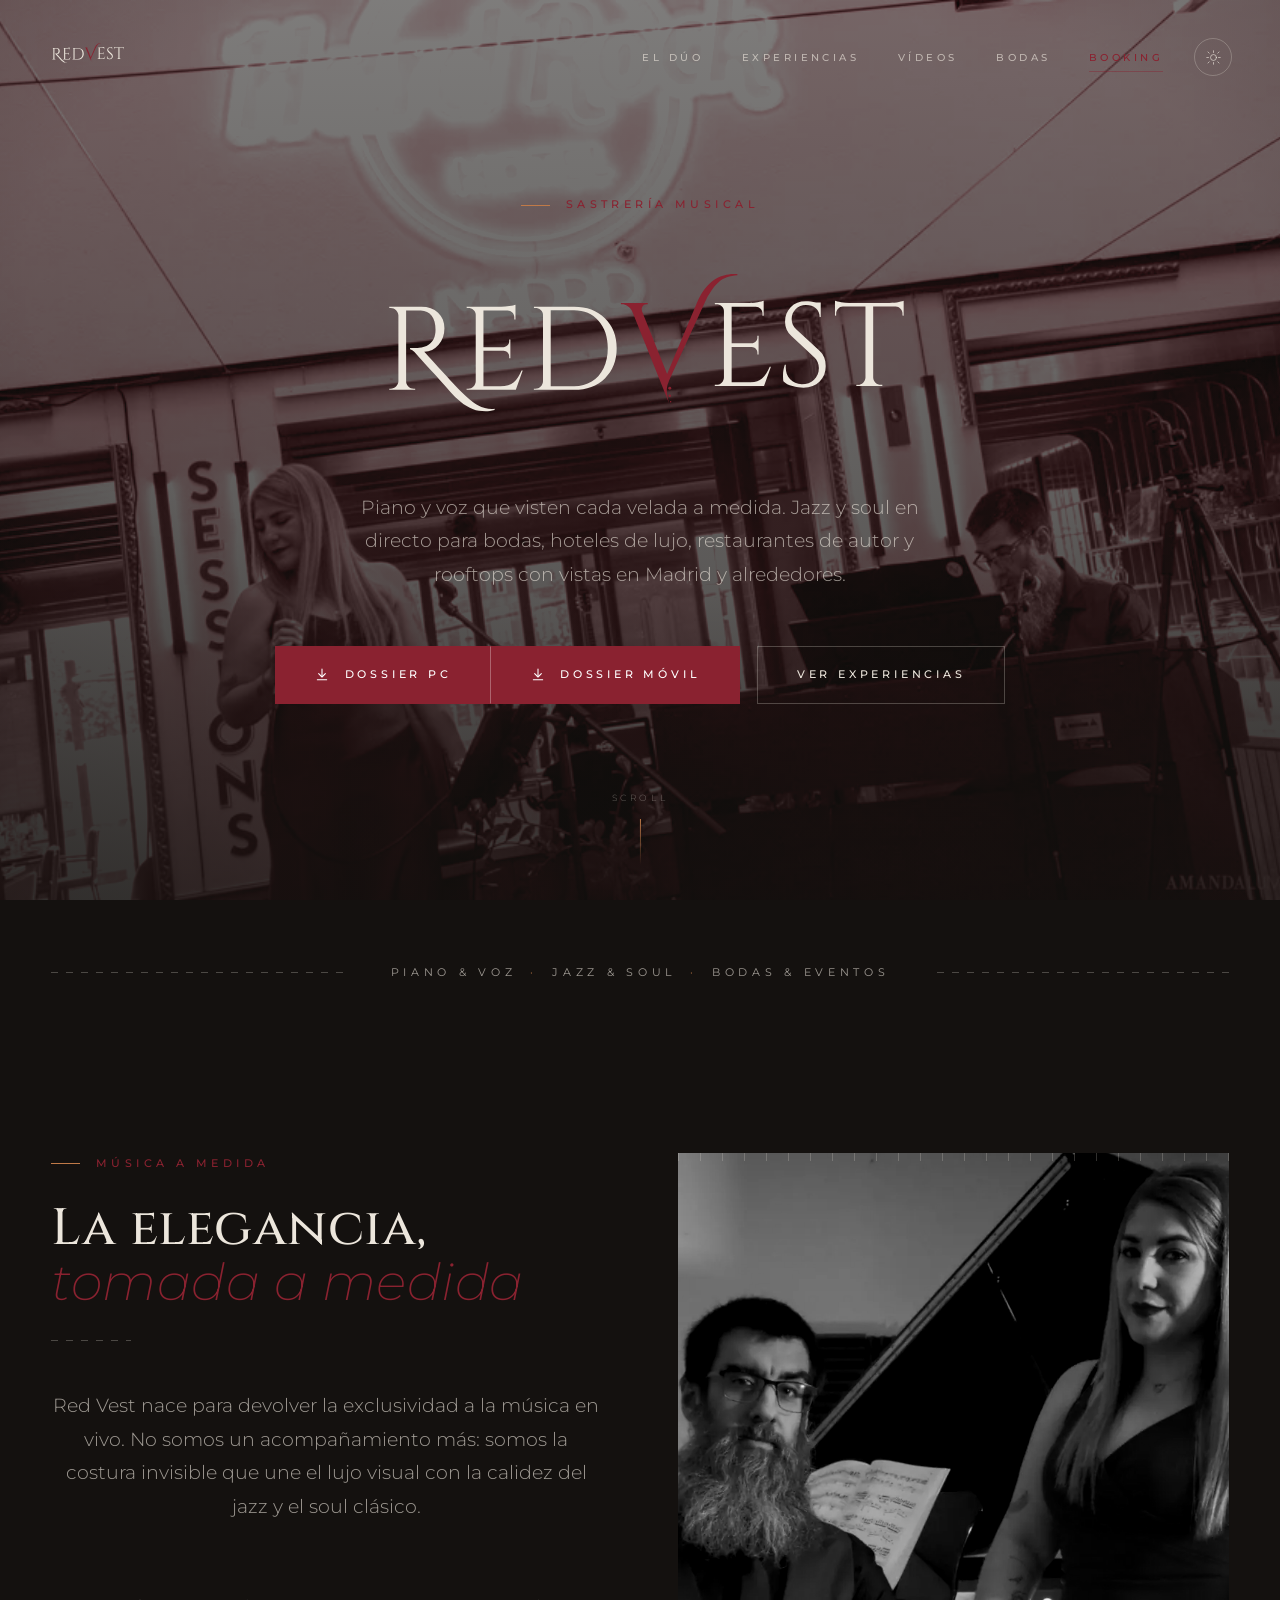
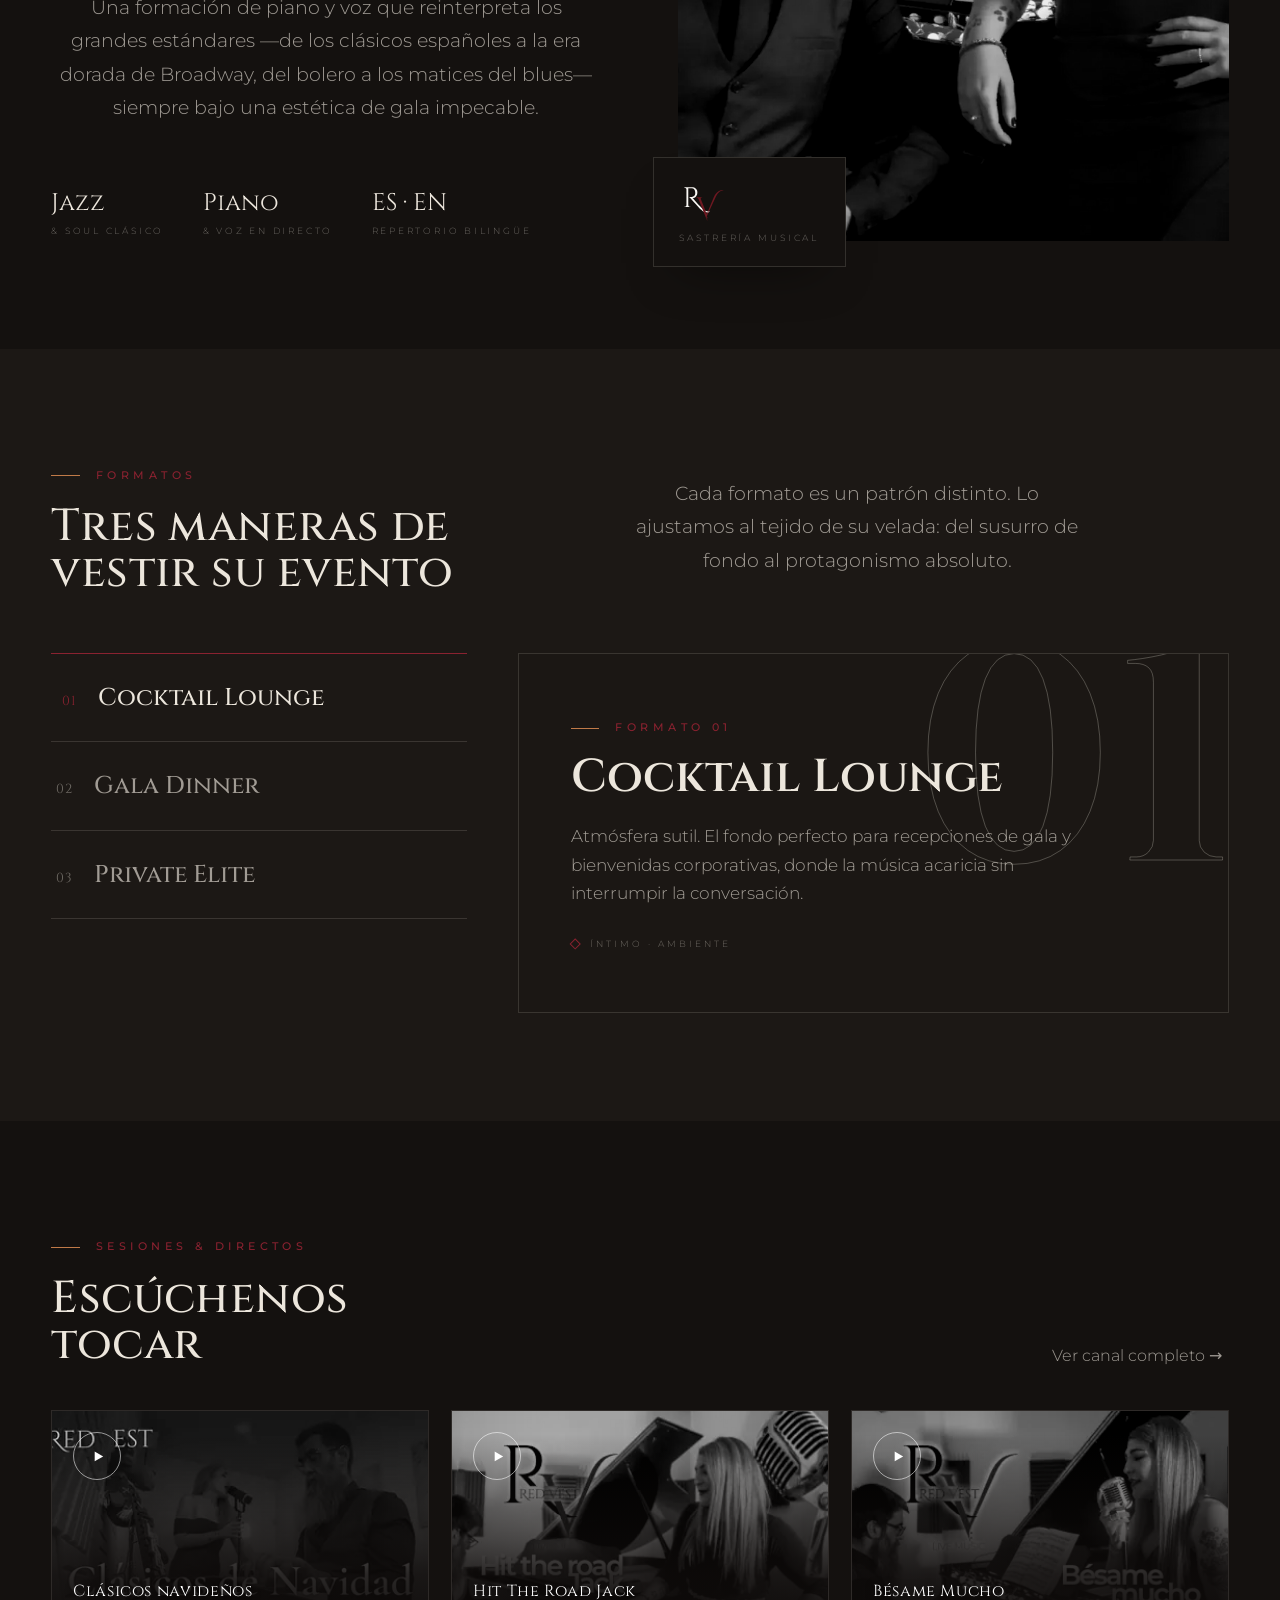
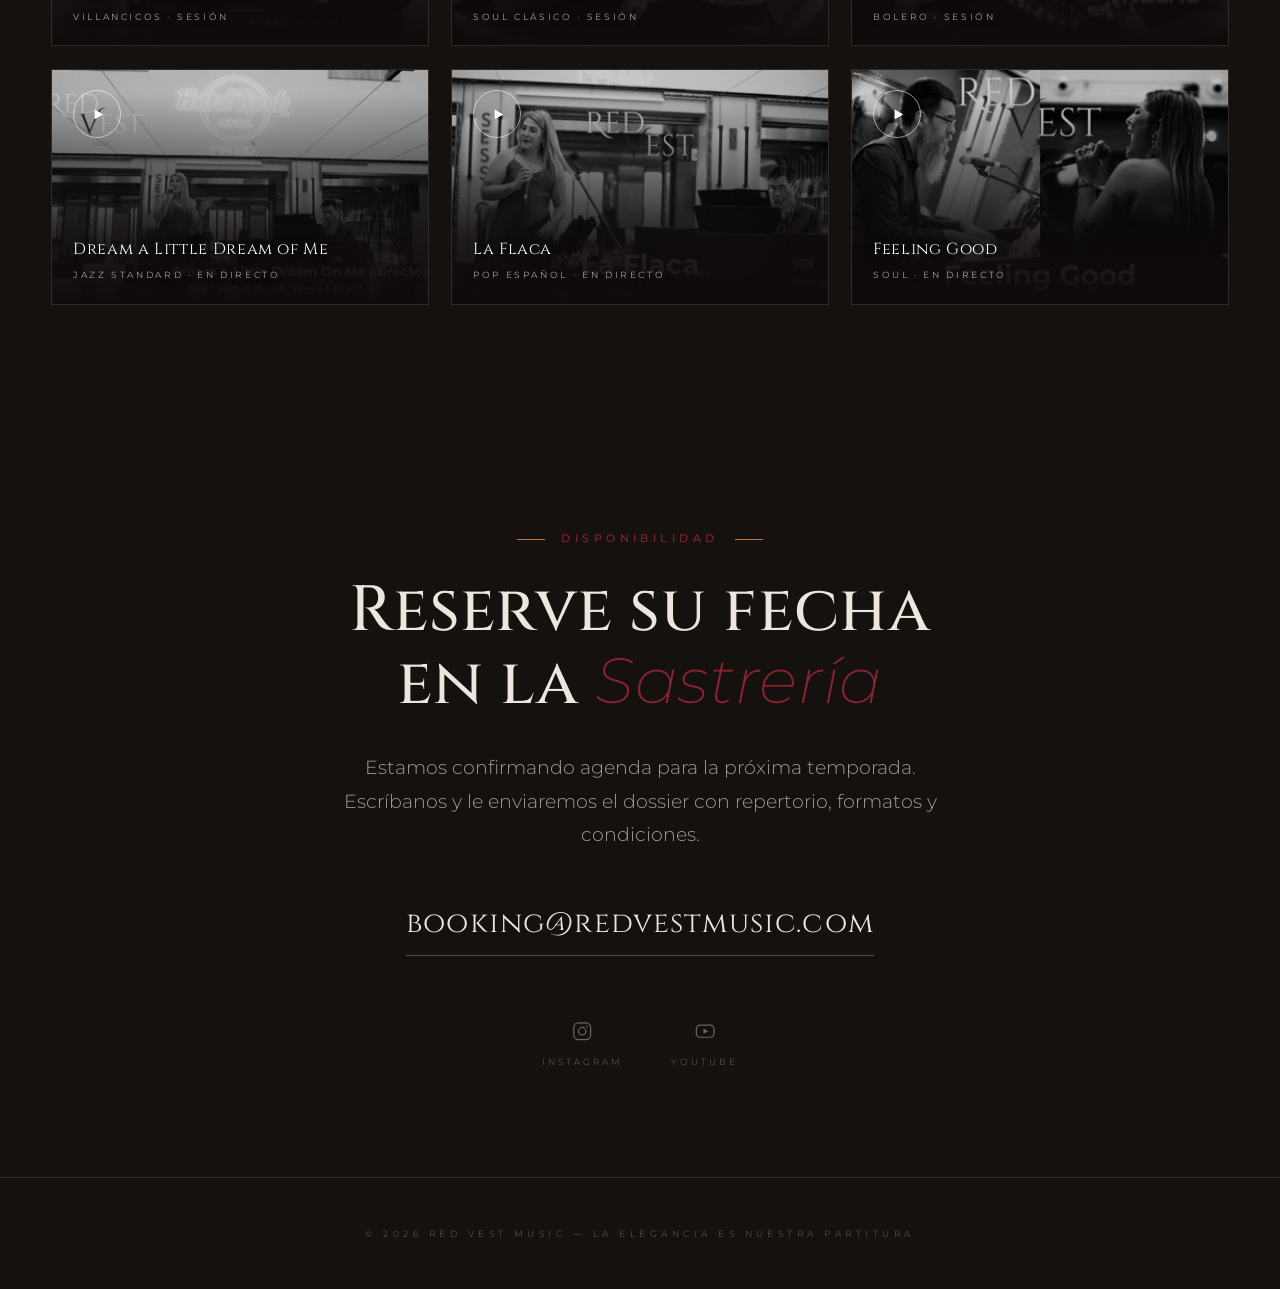
==== index.html @ f882c27f "Merge pull request #5 from tonymartin-dev/feat/self-host-fonts feat: self-host Cinzel and Montserrat" ====
<!DOCTYPE html>
<html lang="es" data-palette="midnight" data-hero="centrado" data-duo="on" data-grain="off" data-metal="copper" data-theme-sync="on">

<head>
  <meta charset="UTF-8">
  <meta name="viewport" content="width=device-width, initial-scale=1.0">
  <title>Red Vest · Música en directo para bodas y eventos en Madrid | Dúo Piano &amp; Voz</title>
  <meta name="description" content="Dúo de piano y voz para bodas, hoteles de lujo y eventos exclusivos en Madrid y alrededores. Jazz, soul y boleros en directo — de los clásicos españoles a los grandes estándares internacionales. Booking: booking@redvestmusic.com">
  <meta name="keywords" content="música para bodas Madrid, música en directo para bodas, dúo piano y voz Madrid, música para hoteles Madrid, música para eventos Madrid, jazz en vivo Madrid, soul en directo, cantante y pianista para bodas, música ceremonia civil Madrid, música cóctel evento, grupo de música para bodas Madrid, música ambiente para restaurantes, música para hoteles de lujo, música elegante en vivo, música para banquetes">
  <meta name="author" content="Red Vest">
  <meta name="robots" content="index,follow,max-image-preview:large">
  <meta name="language" content="Spanish">
  <link rel="canonical" href="https://redvestmusic.com/">
  <meta name="theme-color" content="#14110F">

  <!-- Open Graph / Social -->
  <meta property="og:title" content="Red Vest · Música en directo para bodas y eventos en Madrid">
  <meta property="og:description" content="Dúo de piano y voz: jazz, soul y boleros en directo para bodas y eventos exclusivos en Madrid y alrededores.">
  <meta property="og:type" content="website">
  <meta property="og:url" content="https://redvestmusic.com/">
  <meta property="og:site_name" content="Red Vest">
  <meta property="og:image" content="https://redvestmusic.com/assets/RV_Stacked_Logo_bg_Negative.png">
  <meta property="og:image:width" content="2008">
  <meta property="og:image:height" content="1223">
  <meta property="og:image:alt" content="Red Vest — dúo de piano y voz para eventos">
  <meta property="og:locale" content="es_ES">
  <meta name="twitter:card" content="summary_large_image">
  <meta name="twitter:title" content="Red Vest · Música en directo para bodas y eventos en Madrid">
  <meta name="twitter:description" content="Dúo de piano y voz: jazz, soul y boleros en directo para bodas y eventos exclusivos en Madrid.">
  <meta name="twitter:image" content="https://redvestmusic.com/assets/RV_Stacked_Logo_bg_Negative.png">
  <link rel="me" href="https://www.instagram.com/redvestmusic">
  <link rel="me" href="https://www.youtube.com/@redvestmusic">

  <!-- Structured Data -->
  <script type="application/ld+json">
  {
    "@context": "https://schema.org",
    "@graph": [
      {
        "@type": "MusicGroup",
        "@id": "https://redvestmusic.com/#group",
        "name": "Red Vest",
        "alternateName": "Red Vest Music",
        "url": "https://redvestmusic.com/",
        "logo": "https://redvestmusic.com/assets/RV_Stacked_Logo_bg_Negative.png",
        "image": "https://redvestmusic.com/assets/RV_Stacked_Logo_bg_Negative.png",
        "description": "Dúo de piano y voz para bodas, hoteles de lujo y eventos exclusivos en Madrid y alrededores. Jazz, soul y boleros en directo, de los clásicos españoles a los grandes estándares internacionales.",
        "email": "booking@redvestmusic.com",
        "genre": ["Jazz", "Soul", "Bolero", "Música en directo"],
        "areaServed": [
          { "@type": "City", "name": "Madrid" },
          { "@type": "AdministrativeArea", "name": "Comunidad de Madrid" }
        ],
        "address": { "@type": "PostalAddress", "addressLocality": "Madrid", "addressRegion": "Comunidad de Madrid", "addressCountry": "ES" },
        "contactPoint": [{
          "@type": "ContactPoint",
          "contactType": "booking",
          "email": "booking@redvestmusic.com",
          "availableLanguage": ["es", "en"]
        }],
        "sameAs": [
          "https://www.instagram.com/redvestmusic",
          "https://www.youtube.com/@redvestmusic"
        ]
      },
      {
        "@type": "Service",
        "@id": "https://redvestmusic.com/#service",
        "serviceType": "Música en directo para eventos",
        "provider": { "@id": "https://redvestmusic.com/#group" },
        "areaServed": [
          { "@type": "City", "name": "Madrid" },
          { "@type": "AdministrativeArea", "name": "Comunidad de Madrid" }
        ],
        "audience": { "@type": "Audience", "audienceType": "Bodas, hoteles de lujo, restaurantes y eventos privados" },
        "hasOfferCatalog": {
          "@type": "OfferCatalog",
          "name": "Formatos Red Vest",
          "itemListElement": [
            { "@type": "Offer", "itemOffered": { "@type": "Service", "name": "Cocktail Lounge", "description": "Música ambiental para recepciones y bienvenidas." } },
            { "@type": "Offer", "itemOffered": { "@type": "Service", "name": "Gala Dinner", "description": "La música como protagonista en cenas de etiqueta." } },
            { "@type": "Offer", "itemOffered": { "@type": "Service", "name": "Private Elite", "description": "Repertorio a medida para eventos privados exclusivos." } }
          ]
        }
      },
      {
        "@type": "WebSite",
        "@id": "https://redvestmusic.com/#website",
        "url": "https://redvestmusic.com/",
        "name": "Red Vest",
        "inLanguage": "es-ES",
        "publisher": { "@id": "https://redvestmusic.com/#group" }
      }
    ]
  }
  </script>

  <link rel="preload" href="assets/fonts/montserrat-latin.woff2" as="font" type="font/woff2" crossorigin>
  <link rel="stylesheet" href="fonts.css">
  <link rel="stylesheet" href="styles.css">
  <link rel="icon" href="assets/favicon.png" type="image/png">

  <!-- Apply tweak state before paint to avoid flash -->
  <script>
    var RV_TWEAKS = /*EDITMODE-BEGIN*/{
      "palette": "midnight",
      "hero": "centrado",
      "duotone": "on",
      "grain": "off",
      "metal": "copper"
    }/*EDITMODE-END*/;
    (function (t) {
      var r = document.documentElement;
      r.dataset.palette = t.palette;
      r.dataset.hero = t.hero;
      r.dataset.duo = t.duotone;
      r.dataset.grain = t.grain;
      r.dataset.metal = t.metal;
    })(RV_TWEAKS);
  </script>
</head>

<body>

  <!-- ===================== NAV ===================== -->
  <nav class="nav" id="nav" data-screen-label="Nav">
    <a href="#inicio" class="nav__brand" aria-label="Red Vest — inicio">
      <span class="nav__logo" data-logo-slot></span>
    </a>
    <button class="nav__toggle" id="navToggle" aria-label="Menú">
      <span></span><span></span><span></span>
    </button>
    <div class="nav__right">
      <div class="nav__menu" id="navMenu">
        <a href="#duo" class="nav__link">El Dúo</a>
        <a href="#experiencias" class="nav__link">Experiencias</a>
        <a href="#repertorio" class="nav__link">Vídeos</a>
        <a href="bodas/index.html" class="nav__link">Bodas</a>
        <a href="#booking" class="nav__link nav__link--book">Booking</a>
      </div>
      <button class="theme-toggle" id="themeToggle" aria-label="Cambiar entre modo claro y oscuro" title="Modo claro / oscuro">
        <svg class="ico-sun" viewBox="0 0 24 24" fill="none" stroke="currentColor" stroke-width="1.4" stroke-linecap="round"><circle cx="12" cy="12" r="4.2"/><path d="M12 2.5v2.4M12 19.1v2.4M4.2 4.2l1.7 1.7M18.1 18.1l1.7 1.7M2.5 12h2.4M19.1 12h2.4M4.2 19.8l1.7-1.7M18.1 5.9l1.7-1.7"/></svg>
        <svg class="ico-moon" viewBox="0 0 24 24" fill="currentColor"><path d="M20 14.2A8 8 0 1 1 9.8 4 6.4 6.4 0 0 0 20 14.2z"/></svg>
      </button>
    </div>
  </nav>

  <!-- ===================== HERO ===================== -->
  <header id="inicio" data-screen-label="Hero">
    <div class="hero">
      <div class="hero__copy">
        <h1 class="sr-only">Red Vest — música en directo para bodas, hoteles y eventos exclusivos en Madrid y alrededores. Dúo de piano y voz: jazz, soul y boleros, de clásicos españoles a estándares internacionales.</h1>
        <span class="eyebrow">Sastrería Musical</span>

        <svg id="brandmark" class="hero__wordmark lm-logo" viewBox="-659.49 -219.82 2000.01 666.64" xmlns="http://www.w3.org/2000/svg" role="img" aria-label="Red Vest">
          <g>
            <path fill="currentColor" d="M613.19,261.819c7.342,0,13.628-2.61,18.854-7.835c5.226-5.226,7.979-11.506,8.266-18.854V-2.135c0-6.778-2.69-12.5-8.054-17.16c-5.368-4.66-11.724-6.992-19.065-6.992h-5.082l-0.425-4.234h124.141c8.748,0,18.286-0.846,28.6-2.541c10.307-1.695,17.58-3.389,21.818-5.083v53.385h-4.238V7.612c0-6.781-2.329-12.563-6.986-17.371c-4.663-4.799-10.244-7.342-16.737-7.627h-86.433v130.917h71.605c5.645-0.278,10.445-2.393,14.402-6.355c3.952-3.952,5.932-8.895,5.932-14.827v-5.936h4.238v66.943h-4.238v-6.355c0-5.647-1.904-10.446-5.719-14.404c-3.814-3.953-8.547-6.071-14.196-6.354h-72.024v126.681h60.593c20.896,0,36.858-4.663,47.877-13.983c11.013-9.321,20.19-23.156,27.538-41.522h4.238l-24.578,68.641H607.683v-4.238H613.19z"></path>
            <path fill="currentColor" d="M852.569,248.685c-0.849-3.955-1.268-11.575-1.268-22.881c0-11.296,2.116-23.302,6.355-36.012h3.809c-0.287,3.111-0.425,6.218-0.425,9.323c0,17.228,5.22,31.564,15.676,43.002c10.451,11.442,24.292,17.161,41.522,17.161c17.798,0,32.413-5.363,43.856-16.101c11.437-10.729,17.155-24.217,17.155-40.457c0-16.238-5.507-29.448-16.524-39.618L881.38,87.691c-15.252-14.123-22.875-31.208-22.875-51.267c0-20.052,6.705-37.211,20.121-51.479c13.416-14.258,31.564-21.394,54.445-21.394c10.731,0,22.88,1.416,36.439,4.235h16.52v52.113h-3.809c0-13.274-4.595-23.864-13.772-31.776c-9.183-7.903-20.97-11.862-35.378-11.862c-14.403,0-26.482,4.808-36.223,14.405c-9.744,9.606-14.62,21.605-14.62,36.013c0,14.408,5.649,26.839,16.949,37.286l83.462,77.109c14.122,12.996,21.183,30.79,21.183,53.384c0,22.602-7.198,41.172-21.601,55.718c-14.409,14.552-33.618,21.818-57.623,21.818c-12.435,0-25.633-1.909-39.617-5.718C871.003,262.456,860.198,256.594,852.569,248.685z"></path>
            <path fill="currentColor" d="M1277.95,7.186c0-6.778-2.397-12.638-7.198-17.583c-4.813-4.938-10.463-7.55-16.95-7.838h-80.496v253.784c0.275,7.348,3.028,13.56,8.259,18.642c5.226,5.088,11.507,7.632,18.854,7.632h5.506v4.235h-92.782v-4.235h5.506c7.342,0,13.623-2.541,18.854-7.632c5.22-5.079,7.979-11.15,8.26-18.217V-18.238h-80.502c-6.779,0.288-12.498,2.899-17.162,7.838c-4.657,4.949-6.986,10.808-6.986,17.583v7.204l-4.238,0.424v-53.383c4.238,1.695,11.58,3.389,22.031,5.083s20.053,2.541,28.816,2.541h143.201c13.841,0,25.353-1.059,34.529-3.178c9.178-2.118,14.759-3.601,16.737-4.45v53.386l-4.233-0.424V7.186H1277.95z"></path>
            <circle class="lm-vest" fill="var(--wine)" cx="446.842" cy="274.309" r="5.314"></circle>
            <circle class="lm-vest" fill="var(--wine)" cx="450.029" cy="322.223" r="2.57"></circle>
            <circle class="lm-vest" fill="var(--wine)" cx="446.842" cy="300.801" r="4.438"></circle>
            <path class="lm-vest" id="Uve_2_" fill="var(--wine)" d="M313.196,0.945c-3.973-9.068-9.421-15.796-16.363-20.19c-6.952-4.394-13.965-6.59-21.045-6.59h-3.398v-4.251h95.645v4.251h-3.825c-8.507,0-14.173,3.971-17.007,11.903c-0.57,1.699-0.849,3.688-0.849,5.95c0,2.27,0.705,5.101,2.128,8.505l88.842,222.746L542.749-28.81c16.72-39.388,37.69-67.592,62.922-84.593c9.625-6.517,21.108-11.615,34.427-15.306c13.313-3.679,24.078-5.528,32.304-5.528c8.208,0,13.456,0,15.722,0v4.253c-13.318,0.569-25.788,3.186-37.397,7.861c-11.62,4.682-21.193,10.068-28.696,16.158c-7.508,6.097-14.81,14.173-21.888,24.228c-7.09,10.065-12.538,18.637-16.37,25.721c-3.826,7.086-8.291,16.152-13.388,27.206L453.671,225.833c-4.971,9.932-12.132,28.604-14.942,36.927c-7.835,23.253,5.61,63.484,5.61,65.041"></path>
            <path fill="currentColor" d="M-178.751,351.648c-11.865,3.103-22.39,4.663-31.564,4.663c-9.18,0-17.306-0.574-24.36-1.698c-7.063-1.13-14.621-3.321-22.669-6.567c-8.05-3.249-15.609-6.992-22.667-11.222c-7.063-4.239-14.127-9.473-21.183-15.677c-12.994-10.459-24.786-21.756-35.378-33.901c-10.59-12.137-31-34.951-61.223-68.423c-30.228-33.468-50.278-55.715-60.164-66.73c-9.892-11.016-17.515-16.8-22.88-17.371v-4.237c16.378,0,27.33-0.35,32.836-1.057c5.506-0.703,11.367-1.973,17.582-3.814c6.209-1.832,11.439-4.303,15.676-7.413c16.664-10.73,24.998-28.524,24.998-53.384c0-20.616-4.593-37.138-13.768-49.569c-9.183-12.427-22.106-18.784-38.769-19.066h-52.537v252.52c0,7.061,2.607,13.275,7.838,18.642c5.224,5.369,11.649,8.048,19.277,8.048h5.083l0.426,4.238h-92.787v-4.238h5.506c7.058,0,13.274-2.541,18.643-7.629c5.361-5.082,8.19-11.297,8.475-18.645V13.973c-0.284-7.342-3.039-13.624-8.261-18.854c-5.229-5.223-11.512-7.839-18.854-7.839h-5.506v-4.237h114.395c24.851,0,44.838,6.99,59.951,20.974c15.107,13.982,22.666,32.486,22.666,55.501c0,23.025-6.924,42.792-20.759,59.317c-13.841,16.522-30.789,24.786-50.841,24.786h-0.426c9.6,10.167,20.476,22.031,32.624,35.591c48.862,53.951,80.214,87.844,94.059,101.682c13.835,13.841,26.058,25.209,36.647,34.108c10.593,8.896,19.978,15.467,28.174,19.696c16.664,9.04,33.189,13.56,49.572,13.56c3.39,0,6.778-0.286,10.168-0.849V351.648z"></path>
            <path fill="currentColor" d="M-273.239,275.385c7.342,0,13.624-2.61,18.854-7.836c5.226-5.225,7.978-11.506,8.261-18.854V11.429c0-6.778-2.69-12.498-8.049-17.158c-5.369-4.661-11.724-6.991-19.066-6.991h-5.083l-0.423-4.237h124.139c8.751,0,18.284-0.849,28.599-2.54c10.308-1.695,17.582-3.39,21.819-5.083v53.383h-4.237v-7.63c0-6.777-2.329-12.563-6.989-17.371c-4.662-4.798-10.241-7.342-16.737-7.626h-86.432v130.918h71.604c5.647-0.277,10.446-2.398,14.404-6.355c3.953-3.953,5.932-8.899,5.932-14.832v-5.932h4.237v66.939h-4.237v-6.355c0-5.644-1.906-10.444-5.72-14.404c-3.813-3.951-8.546-6.069-14.193-6.354h-72.027v126.683h60.589c20.897,0,36.858-4.663,47.874-13.984c11.016-9.32,20.19-23.155,27.538-41.521h4.238l-24.575,68.641h-175.829v-4.238h5.509V275.385z"></path>
            <path fill="currentColor" d="M215.059,23.929c28.103,27.261,42.154,63.063,42.154,107.401c0,44.349-14.052,80.151-42.154,107.405c-28.107,27.257-64.757,40.888-109.945,40.888h-143.63v-4.238h5.507c7.342,0,13.622-2.61,18.854-7.836c5.224-5.225,7.976-11.506,8.261-18.854V11.429c0-6.778-2.754-12.498-8.261-17.158c-5.506-4.661-11.797-6.991-18.854-6.991h-5.085l-0.422-4.237h143.63C150.302-16.958,186.952-3.328,215.059,23.929z M21.649-4.247v271.159h83.465c23.726,0,44.697-5.649,62.917-16.949c18.218-11.293,32.338-27.182,42.368-47.664c10.023-20.478,15.042-44.126,15.042-70.965c0-40.675-11.089-73.437-33.259-98.297C170.004,8.187,140.984-4.247,105.117-4.247H21.649z"></path>
          </g>
        </svg>

        <p class="lede">Piano y voz que visten cada velada a medida. Jazz y soul en directo para bodas, hoteles de lujo, restaurantes de autor y rooftops con vistas en Madrid y alrededores.</p>

        <div class="hero__actions">
          <div class="hero__dossier" role="group" aria-label="Descargar dossier">
            <a href="https://drive.google.com/file/d/15PTk-KpDkAOPHV0LEqihn-02PngkFRr-/view?usp=drive_link" class="btn btn-wine hero__dossier-link" target="_blank" rel="noopener noreferrer">
              <svg class="hero__dossier-icon" viewBox="0 0 24 24" fill="none" stroke="currentColor" stroke-width="1.6" stroke-linecap="round" stroke-linejoin="round" aria-hidden="true"><path d="M12 3v11"/><path d="m7 10 5 5 5-5"/><path d="M5 19h14"/></svg>
              Dossier PC
            </a>
            <a href="https://drive.google.com/file/d/1-KsxnZRcZj-bfl2OVxy1sMebnj2odBSb/view?usp=drive_link" class="btn btn-wine hero__dossier-link" target="_blank" rel="noopener noreferrer">
              <svg class="hero__dossier-icon" viewBox="0 0 24 24" fill="none" stroke="currentColor" stroke-width="1.6" stroke-linecap="round" stroke-linejoin="round" aria-hidden="true"><path d="M12 3v11"/><path d="m7 10 5 5 5-5"/><path d="M5 19h14"/></svg>
              Dossier móvil
            </a>
          </div>
          <a href="#experiencias" class="btn">Ver experiencias</a>
        </div>
      </div>

      <div class="hero__media">
        <div class="photo photo--center grain">
          <picture>
            <source type="image/webp" srcset="assets/hero_home-480.webp 480w, assets/hero_home-768.webp 768w, assets/hero_home-896.webp 896w" sizes="100vw">
            <img src="assets/hero_home.webp" alt="Red Vest — piano y voz en directo" width="1920" height="1280" fetchpriority="high" decoding="async">
          </picture>
        </div>
      </div>

      <div class="hero__scroll">
        <span>Scroll</span>
        <span class="line"></span>
      </div>
    </div>
  </header>

  <!-- ===================== SEAM TAGLINE ===================== -->
  <div class="section" style="padding-block: clamp(3rem,7vh,5rem)">
    <div class="wrap">
      <div class="tagline-row reveal">
        <span class="seam-h"></span>
        <p class="tagline">Piano &amp; Voz <span class="dot">·</span> Jazz &amp; Soul <span class="dot">·</span> Bodas &amp; Eventos</p>
        <span class="seam-h"></span>
      </div>
    </div>
  </div>

  <!-- ===================== EL DÚO ===================== -->
  <section id="duo" class="section" data-screen-label="El Dúo">
    <div class="wrap">
      <div class="duo">
        <div class="duo__copy">
          <span class="eyebrow reveal">Música a medida</span>
          <h2 class="display duo__title reveal d1">La elegancia,<br><em>tomada a medida</em></h2>
          <span class="seam-h reveal d1" style="max-width:5rem"></span>
          <p class="lede reveal d2">Red Vest nace para devolver la exclusividad a la música en vivo. No somos un acompañamiento más: somos la costura invisible que une el lujo visual con la calidez del jazz y el soul clásico.</p>
          <p class="lede reveal d2">Una formación de piano y voz que reinterpreta los grandes estándares —de los clásicos españoles a la era dorada de Broadway, del bolero a los matices del blues— siempre bajo una estética de gala impecable.</p>
          <div class="signature reveal d3">
            <div class="item"><div class="k serif">Jazz</div><div class="v">&amp; Soul clásico</div></div>
            <div class="item"><div class="k serif">Piano</div><div class="v">&amp; Voz en directo</div></div>
            <div class="item"><div class="k serif">ES · EN</div><div class="v">Repertorio bilingüe</div></div>
          </div>
        </div>
        <div class="duo__media reveal d1">
          <div class="photo photo--top duo__photo ticked photo--bw">
            <picture>
              <source type="image/webp" srcset="assets/main_photo-480.webp 480w, assets/main_photo-768.webp 768w, assets/main_photo-896.webp 896w" sizes="(max-width:900px) 100vw, 46vw">
              <img src="assets/main_photo-896.webp" alt="Red Vest al piano" width="896" height="1184" loading="lazy" decoding="async">
            </picture>
          </div>
          <div class="duo__badge">
            <span class="big" aria-hidden="true">
              <img class="duo__badge-icon duo__badge-icon--negative" src="assets/RV_Jewel_Symbol_Negative.svg" alt="" width="48" height="48">
              <img class="duo__badge-icon duo__badge-icon--positive" src="assets/RV_Jewel_Symbol_Positive.svg" alt="" width="48" height="48">
            </span>
            <span class="small">Sastrería Musical</span>
          </div>
        </div>
      </div>
    </div>
  </section>

  <!-- ===================== EXPERIENCIAS ===================== -->
  <section id="experiencias" class="section exp" data-screen-label="Experiencias">
    <div class="wrap">
      <div class="exp__head">
        <div>
          <span class="eyebrow reveal">Formatos</span>
          <h2 class="display exp__title reveal d1" style="margin-top:1.2rem">Tres maneras de<br>vestir su evento</h2>
        </div>
        <p class="lede reveal d2" style="max-width:34ch">Cada formato es un patrón distinto. Lo ajustamos al tejido de su velada: del susurro de fondo al protagonismo absoluto.</p>
      </div>

      <div class="formats reveal d1">
        <div class="formats__nav" id="fmtNav">
          <button class="fmt-tab active" data-i="0"><span class="fmt-tab__bar"></span><span class="fmt-tab__n">01</span><span class="fmt-tab__name">Cocktail Lounge</span></button>
          <button class="fmt-tab" data-i="1"><span class="fmt-tab__bar"></span><span class="fmt-tab__n">02</span><span class="fmt-tab__name">Gala Dinner</span></button>
          <button class="fmt-tab" data-i="2"><span class="fmt-tab__bar"></span><span class="fmt-tab__n">03</span><span class="fmt-tab__name">Private Elite</span></button>
        </div>
        <div class="formats__stage" id="fmtStage">
          <span class="fmt-ghost" id="fmtGhost">01</span>
          <div class="fmt-body" id="fmtBody">
            <span class="eyebrow" id="fmtKicker">Formato 01</span>
            <h3 class="fmt-name" id="fmtName">Cocktail Lounge</h3>
            <p class="fmt-desc" id="fmtDesc">Atmósfera sutil. El fondo perfecto para recepciones de gala y bienvenidas corporativas, donde la música acaricia sin interrumpir la conversación.</p>
            <span class="fmt-tag" id="fmtTag">Íntimo · Ambiente</span>
          </div>
        </div>
      </div>
    </div>
  </section>

  <!-- ===================== VÍDEOS (SESIONES + DIRECTOS) ===================== -->
  <section id="repertorio" class="section" data-screen-label="Vídeos">
    <div class="wrap">
      <div class="exp__head" style="margin-bottom:2.6rem">
        <div>
          <span class="eyebrow reveal">Sesiones &amp; directos</span>
          <h2 class="display exp__title reveal d1" style="margin-top:1.2rem">Escúchenos<br>tocar</h2>
        </div>
        <a href="https://www.youtube.com/@redvestmusic" target="_blank" rel="noopener" class="btn-ghost reveal d2" style="align-self:flex-end">Ver canal completo <span class="arrow">→</span></a>
      </div>

      <div class="media__grid">
        <a class="vid reveal" data-season="resto" href="https://www.youtube.com/watch?v=bHL8_QDHadM" target="_blank" rel="noopener">
          <img src="assets/yt-fly-400.webp" alt="Fly Me To The Moon — Red Vest" loading="lazy" decoding="async">
          <div class="vid__overlay">
            <span class="vid__play"><svg viewBox="0 0 24 24" fill="currentColor"><path d="M5 3l16 9-16 9z"/></svg></span>
            <span class="vid__label">Fly Me To The Moon<span>Jazz standard · Sesión</span></span>
          </div>
        </a>
        <a class="vid reveal" data-season="navidad" hidden href="https://www.youtube.com/watch?v=q-8Wjq5Qzt8" target="_blank" rel="noopener">
          <img src="assets/yt-navidad-400.webp" alt="Clásicos navideños — Red Vest" loading="lazy" decoding="async">
          <div class="vid__overlay">
            <span class="vid__play"><svg viewBox="0 0 24 24" fill="currentColor"><path d="M5 3l16 9-16 9z"/></svg></span>
            <span class="vid__label">Clásicos navideños<span>Villancicos · Sesión</span></span>
          </div>
        </a>
        <a class="vid reveal d1" href="https://www.youtube.com/watch?v=3yUndyYxe5s" target="_blank" rel="noopener">
          <img src="assets/yt-hit_the_road-400.webp" alt="Hit The Road Jack — Red Vest" loading="lazy" decoding="async">
          <div class="vid__overlay">
            <span class="vid__play"><svg viewBox="0 0 24 24" fill="currentColor"><path d="M5 3l16 9-16 9z"/></svg></span>
            <span class="vid__label">Hit The Road Jack<span>Soul clásico · Sesión</span></span>
          </div>
        </a>
        <a class="vid reveal d2" href="https://www.youtube.com/watch?v=v73Bj7pbpmw" target="_blank" rel="noopener">
          <img src="assets/yt-besame-400.webp" alt="Bésame Mucho — Red Vest" loading="lazy" decoding="async">
          <div class="vid__overlay">
            <span class="vid__play"><svg viewBox="0 0 24 24" fill="currentColor"><path d="M5 3l16 9-16 9z"/></svg></span>
            <span class="vid__label">Bésame Mucho<span>Bolero · Sesión</span></span>
          </div>
        </a>
        <a class="vid reveal" href="https://www.youtube.com/watch?v=juX0-DUq-DI" target="_blank" rel="noopener">
          <img src="assets/yt-dream-400.webp" alt="Dream a Little Dream of Me — Red Vest" loading="lazy" decoding="async">
          <div class="vid__overlay">
            <span class="vid__play"><svg viewBox="0 0 24 24" fill="currentColor"><path d="M5 3l16 9-16 9z"/></svg></span>
            <span class="vid__label">Dream a Little Dream of Me<span>Jazz standard · En directo</span></span>
          </div>
        </a>
        <a class="vid reveal d1" href="https://www.youtube.com/watch?v=Lhr_Wz1Da14" target="_blank" rel="noopener">
          <img src="assets/yt-la_flaca-400.webp" alt="La Flaca — Red Vest" loading="lazy" decoding="async">
          <div class="vid__overlay">
            <span class="vid__play"><svg viewBox="0 0 24 24" fill="currentColor"><path d="M5 3l16 9-16 9z"/></svg></span>
            <span class="vid__label">La Flaca<span>Pop español · En directo</span></span>
          </div>
        </a>
        <a class="vid reveal d2" href="https://www.youtube.com/watch?v=MFTEsU4Vvks" target="_blank" rel="noopener">
          <img src="assets/yt-feeling-400.webp" alt="Feeling Good — Red Vest" loading="lazy" decoding="async">
          <div class="vid__overlay">
            <span class="vid__play"><svg viewBox="0 0 24 24" fill="currentColor"><path d="M5 3l16 9-16 9z"/></svg></span>
            <span class="vid__label">Feeling Good<span>Soul · En directo</span></span>
          </div>
        </a>
      </div>
      <script>
        (function () {
          var d = new Date(), m = d.getMonth(), day = d.getDate();
          var navidad = m >= 10 || (m === 0 && day <= 6);
          var show = navidad ? 'navidad' : 'resto';
          var cards = document.querySelectorAll('.media__grid [data-season]');
          for (var i = 0; i < cards.length; i++) {
            cards[i].hidden = cards[i].getAttribute('data-season') !== show;
          }
        })();
      </script>
    </div>
  </section>

  <!-- ===================== BOOKING ===================== -->
  <section id="booking" class="section booking grain-fixed" data-screen-label="Booking">
    <div class="wrap-tight">
      <span class="eyebrow center reveal" style="justify-content:center">Disponibilidad</span>
      <h2 class="display booking__title reveal d1" style="margin-top:1.8rem">Reserve su fecha<br>en la <em>Sastrería</em></h2>
      <p class="lede reveal d2" style="margin:2rem auto 3rem; text-align:center">Estamos confirmando agenda para la próxima temporada. Escríbanos y le enviaremos el dossier con repertorio, formatos y condiciones.</p>
      <div class="reveal d2">
        <a href="mailto:booking@redvestmusic.com" class="booking__mail">booking@redvestmusic.com</a>
      </div>

      <div class="social reveal d3">
        <a href="https://www.instagram.com/redvestmusic" target="_blank" rel="noopener" aria-label="Instagram">
          <svg viewBox="0 0 24 24" fill="none" stroke="currentColor" stroke-width="1.3"><rect x="3" y="3" width="18" height="18" rx="5"/><circle cx="12" cy="12" r="4"/><circle cx="17.2" cy="6.8" r="0.9" fill="currentColor" stroke="none"/></svg>
          Instagram
        </a>
        <a href="https://www.youtube.com/@redvestmusic" target="_blank" rel="noopener" aria-label="YouTube">
          <svg viewBox="0 0 24 24" fill="none" stroke="currentColor" stroke-width="1.3"><rect x="2.5" y="5.5" width="19" height="13" rx="4"/><path d="M10.2 9.2l5 2.8-5 2.8z" fill="currentColor" stroke="none"/></svg>
          YouTube
        </a>
      </div>
    </div>
  </section>

  <!-- ===================== FOOTER ===================== -->
  <footer class="foot">
    <p>© 2026 Red Vest Music — La elegancia es nuestra partitura</p>
  </footer>

  <!-- ===================== TWEAKS PANEL ===================== -->
  <aside class="tw" id="twPanel" hidden aria-label="Tweaks">
    <div class="tw__head">
      <span class="tw__title">Tweaks</span>
      <button class="tw__close" id="twClose" aria-label="Cerrar">✕</button>
    </div>
    <div class="tw__body">
      <div class="tw__group">
        <span class="tw__label">Paleta</span>
        <div class="tw__seg" data-tw="palette">
          <button data-val="midnight">Medianoche</button>
          <button data-val="claro">Atelier Claro</button>
          <button data-val="cobre">Vino &amp; Cobre</button>
        </div>
      </div>
      <div class="tw__group">
        <span class="tw__label">Hero</span>
        <div class="tw__seg" data-tw="hero">
          <button data-val="editorial">Editorial</button>
          <button data-val="centrado">Centrado</button>
          <button data-val="portico">Pórtico</button>
        </div>
      </div>
      <div class="tw__group">
        <span class="tw__label">Detalle metálico</span>
        <div class="tw__seg" data-tw="metal">
          <button data-val="brass">Latón</button>
          <button data-val="copper">Cobre</button>
          <button data-val="none">Ninguno</button>
        </div>
      </div>
      <div class="tw__group">
        <span class="tw__label">Fotografía</span>
        <div class="tw__seg" data-tw="duotone">
          <button data-val="on">Duotono</button>
          <button data-val="off">Natural</button>
        </div>
      </div>
      <div class="tw__group">
        <span class="tw__label">Grano de película</span>
        <div class="tw__seg" data-tw="grain">
          <button data-val="on">Activado</button>
          <button data-val="off">Desactivado</button>
        </div>
      </div>
    </div>
  </aside>

  <div class="film-grain" aria-hidden="true"></div>

  <script src="app.js"></script>
  <script src="tweaks.js"></script>
</body>

</html>
---- fonts.css ----
@font-face {
  font-family: 'Cinzel';
  font-style: normal;
  font-weight: 400 700;
  font-display: swap;
  src: url(assets/fonts/cinzel-latin.woff2) format('woff2');
  unicode-range: U+0000-00FF, U+0131, U+0152-0153, U+02BB-02BC, U+02C6, U+02DA, U+02DC, U+0304, U+0308, U+0329, U+2000-206F, U+20AC, U+2122, U+2191, U+2193, U+2212, U+2215, U+FEFF, U+FFFD;
}
@font-face {
  font-family: 'Montserrat';
  font-style: normal;
  font-weight: 200 500;
  font-display: swap;
  src: url(assets/fonts/montserrat-latin.woff2) format('woff2');
  unicode-range: U+0000-00FF, U+0131, U+0152-0153, U+02BB-02BC, U+02C6, U+02DA, U+02DC, U+0304, U+0308, U+0329, U+2000-206F, U+20AC, U+2122, U+2191, U+2193, U+2212, U+2215, U+FEFF, U+FFFD;
}
@font-face {
  font-family: 'Montserrat';
  font-style: italic;
  font-weight: 200 300;
  font-display: swap;
  src: url(assets/fonts/montserrat-italic-latin.woff2) format('woff2');
  unicode-range: U+0000-00FF, U+0131, U+0152-0153, U+02BB-02BC, U+02C6, U+02DA, U+02DC, U+0304, U+0308, U+0329, U+2000-206F, U+20AC, U+2122, U+2191, U+2193, U+2212, U+2215, U+FEFF, U+FFFD;
}
---- styles.css ----
/* ============================================================
   RED VEST — "Atelier" design system
   Sastrería Musical · piano & voz · jazz & soul
   ============================================================ */

/* ---------- Palettes (switchable via [data-palette]) -------- */
:root,
:root[data-palette="midnight"] {
  --bg:        #14110F;
  --bg-2:      #1C1815;
  --ink:       #ECE6DC;
  --ink-soft:  rgba(236, 230, 220, 0.64);
  --ink-faint: rgba(236, 230, 220, 0.40);
  --wine:      #8A2230;
  --wine-deep: #5E141C;
  --hair:      rgba(236, 230, 220, 0.14);
  --hair-strong: rgba(236, 230, 220, 0.26);
  --metal:     #B8975C;
  --duo-tint:  #8A2230;
  --duo-base:  #0E0B0A;
  --shadow:    rgba(0, 0, 0, 0.55);
  color-scheme: dark;
}

:root[data-palette="claro"] {
  --bg:        #F3EEE4;
  --bg-2:      #EAE2D4;
  --ink:       #211C19;
  --ink-soft:  rgba(33, 28, 25, 0.68);
  --ink-faint: rgba(33, 28, 25, 0.44);
  --wine:      #6D1821;
  --wine-deep: #54121A;
  --hair:      rgba(33, 28, 25, 0.16);
  --hair-strong: rgba(33, 28, 25, 0.30);
  --metal:     #9C7A3C;
  --duo-tint:  #6D1821;
  --duo-base:  #2A211C;
  --shadow:    rgba(60, 48, 40, 0.18);
  color-scheme: light;
}

:root[data-palette="cobre"] {
  --bg:        #16100E;
  --bg-2:      #20161300;
  --bg-2:      #201613;
  --ink:       #F0E7DB;
  --ink-soft:  rgba(240, 231, 219, 0.64);
  --ink-faint: rgba(240, 231, 219, 0.38);
  --wine:      #8E2433;
  --wine-deep: #611620;
  --hair:      rgba(240, 231, 219, 0.14);
  --hair-strong: rgba(240, 231, 219, 0.26);
  --metal:     #C07A48;
  --duo-tint:  #9A2A36;
  --duo-base:  #0C0807;
  --shadow:    rgba(0, 0, 0, 0.6);
  color-scheme: dark;
}

/* Metal accent override (tweak) */
:root[data-metal="brass"]  { --metal: #B8975C; }
:root[data-metal="copper"] { --metal: #C07A48; }
:root[data-metal="none"]   { --metal: var(--ink-faint); }

/* ---------- Base ------------------------------------------- */
* { box-sizing: border-box; }

html { scroll-behavior: smooth; }

body {
  margin: 0;
  background: var(--bg);
  color: var(--ink);
  font-family: "Montserrat", system-ui, -apple-system, "Segoe UI", sans-serif;
  font-weight: 300;
  line-height: 1.7;
  -webkit-font-smoothing: antialiased;
  text-rendering: optimizeLegibility;
  overflow-x: hidden;
  transition: background 0.6s ease, color 0.6s ease;
}

::selection { background: var(--wine); color: #fff; }

img { display: block; max-width: 100%; }

a { color: inherit; text-decoration: none; }

.serif { font-family: "Cinzel", serif; }

/* ---------- Layout helpers --------------------------------- */
.wrap { width: min(1180px, 92vw); margin-inline: auto; }
.wrap-tight { width: min(880px, 92vw); margin-inline: auto; }

.section { padding: clamp(5rem, 12vh, 11rem) 0; }

/* ---------- Typographic primitives ------------------------- */
.eyebrow {
  font-size: 0.66rem;
  letter-spacing: 0.42em;
  text-transform: uppercase;
  font-weight: 500;
  color: var(--wine);
  display: inline-flex;
  align-items: center;
  gap: 1rem;
}
:root[data-palette="claro"] .eyebrow { color: var(--wine); }
.eyebrow::before {
  content: "";
  width: 1.8rem;
  height: 1px;
  background: var(--metal);
  display: inline-block;
}
.eyebrow.center::after {
  content: "";
  width: 1.8rem;
  height: 1px;
  background: var(--metal);
  display: inline-block;
}

.display {
  font-family: "Cinzel", serif;
  font-weight: 500;
  line-height: 1.04;
  letter-spacing: 0.01em;
  margin: 0;
}

.lede {
  font-size: clamp(1.05rem, 1.5vw, 1.22rem);
  line-height: 1.75;
  color: var(--ink-soft);
  font-weight: 300;
  max-width: 46ch;
}

.quote {
  font-family: "Montserrat", sans-serif;
  font-style: italic;
  font-weight: 300;
  line-height: 1.4;
}

/* ---------- Seam / stitch motif (tailoring) ---------------- */
.seam-v {
  width: 1px;
  background-image: repeating-linear-gradient(
    to bottom, var(--hair-strong) 0 7px, transparent 7px 15px);
}
.seam-h {
  height: 1px;
  width: 100%;
  background-image: repeating-linear-gradient(
    to right, var(--hair-strong) 0 7px, transparent 7px 15px);
}
.rule {
  height: 1px;
  width: 100%;
  background: var(--hair);
}

/* ---------- Buttons ---------------------------------------- */
.btn {
  --pad-x: 2.4rem;
  position: relative;
  display: inline-flex;
  align-items: center;
  gap: 0.9rem;
  padding: 1.15rem var(--pad-x);
  font-size: 0.7rem;
  letter-spacing: 0.34em;
  text-transform: uppercase;
  font-weight: 500;
  color: var(--ink);
  border: 1px solid var(--hair-strong);
  background: transparent;
  overflow: hidden;
  cursor: pointer;
  transition: color 0.5s cubic-bezier(0.19,1,0.22,1),
              border-color 0.5s ease;
  z-index: 0;
}
.btn::before {
  content: "";
  position: absolute;
  inset: 0;
  background: var(--ink);
  transform: translateX(-101%);
  transition: transform 0.55s cubic-bezier(0.19,1,0.22,1);
  z-index: -1;
}
.btn:hover { color: var(--bg); border-color: var(--ink); }
.btn:hover::before { transform: translateX(0); }

.btn-wine {
  color: #fff;
  border-color: var(--wine);
  background: var(--wine);
}
.btn-wine::before { background: var(--wine-deep); }
.btn-wine:hover { color: #fff; border-color: var(--wine-deep); }

.btn-ghost {
  border-color: transparent;
  padding-inline: 0.4rem;
  color: var(--ink-soft);
}
.btn-ghost::before { display: none; }
.btn-ghost:hover { color: var(--ink); }
.btn-ghost .arrow { transition: transform 0.4s ease; }
.btn-ghost:hover .arrow { transform: translateX(6px); }

/* ---------- Photo: duotone + grain ------------------------- */
.photo {
  position: relative;
  overflow: hidden;
  background: var(--duo-base);
  isolation: isolate;
}
.photo img {
  position: absolute;
  inset: 0;
  width: 100%; height: 100%;
  object-fit: cover;
  object-position: center;
  transition: transform 1.4s cubic-bezier(0.19,1,0.22,1), filter 1.2s ease;
}
.photo--top img { object-position: center top; }
.photo--center img { object-position: center; }
.photo picture { position: absolute; inset: 0; display: block; }
/* duotone on — grayscale image, wine tint via colour blend (image stays visible) */
:root[data-duo="on"] .photo img {
  filter: grayscale(1) contrast(1.05) brightness(1.04);
}
:root[data-duo="on"] .photo::after {
  content: "";
  position: absolute; inset: 0;
  background: var(--duo-tint);
  mix-blend-mode: color;
  opacity: 0.55;
  pointer-events: none;
  z-index: 1;
}
/* gentle vignette always */
.photo::before {
  content: "";
  position: absolute; inset: 0;
  background: radial-gradient(120% 90% at 50% 30%,
              transparent 40%, var(--duo-base) 140%);
  opacity: 0.55;
  pointer-events: none;
  z-index: 2;
}
.photo:hover img { transform: scale(1.04); }

/* soften vignette on light palettes so white pages don't get heavy edges */
:root[data-palette="claro"] .photo::before { opacity: 0.28; }

/* black & white -> colour on hover (no duotone tint) */
.photo--bw::after { display: none !important; }
.photo--bw img {
  filter: grayscale(1) contrast(1.05) brightness(0.92) !important;
  mix-blend-mode: normal !important;
  opacity: 1 !important;
}
.photo--bw:hover img { filter: grayscale(0) contrast(1.02) !important; transform: scale(1.04); }

/* screen-reader only */
.sr-only {
  position: absolute !important;
  width: 1px; height: 1px;
  padding: 0; margin: -1px;
  overflow: hidden; clip: rect(0 0 0 0);
  white-space: nowrap; border: 0;
}

/* ============================================================
   FORMATOS — interactive switcher
   ============================================================ */
.formats {
  display: grid;
  grid-template-columns: 0.82fr 1.4fr;
  gap: clamp(1.8rem, 4vw, 4.5rem);
  align-items: stretch;
}
.formats__nav { display: flex; flex-direction: column; }
.fmt-tab {
  position: relative;
  display: flex; align-items: baseline; gap: 1.3rem;
  text-align: left;
  background: none; border: none;
  border-top: 1px solid var(--hair);
  padding: 1.7rem 0.3rem;
  color: var(--ink-soft);
  cursor: pointer;
  font-family: inherit;
  transition: color 0.4s ease, padding-left 0.5s cubic-bezier(0.19,1,0.22,1);
}
.fmt-tab:last-child { border-bottom: 1px solid var(--hair); }
.fmt-tab:hover { color: var(--ink); padding-left: 0.7rem; }
.fmt-tab.active { color: var(--ink); padding-left: 0.7rem; }
.fmt-tab__n { font-family: "Cinzel", serif; font-size: 0.82rem; letter-spacing: 0.08em; color: var(--ink-faint); transition: color 0.4s ease; }
.fmt-tab.active .fmt-tab__n { color: var(--wine); }
.fmt-tab__name { font-family: "Cinzel", serif; font-size: clamp(1.15rem, 1.9vw, 1.55rem); font-weight: 500; }
.fmt-tab__bar {
  position: absolute; left: 0; top: -1px; height: 1px; width: 100%;
  background: var(--wine);
  transform: scaleX(0); transform-origin: left;
}
.fmt-tab.active .fmt-tab__bar { animation: fmtfill 6s linear forwards; }
@keyframes fmtfill { from { transform: scaleX(0); } to { transform: scaleX(1); } }

.formats__stage {
  position: relative;
  border: 1px solid var(--hair);
  background: color-mix(in srgb, var(--bg-2) 55%, transparent);
  padding: clamp(2rem, 4vw, 3.6rem);
  display: flex; flex-direction: column; justify-content: center;
  min-height: 360px;
  overflow: hidden;
}
.fmt-ghost {
  position: absolute; top: -2.5rem; right: -0.5rem;
  font-family: "Cinzel", serif; font-weight: 700;
  font-size: clamp(11rem, 24vw, 20rem); line-height: 1;
  color: transparent; -webkit-text-stroke: 1px var(--hair-strong);
  pointer-events: none; user-select: none;
}
.fmt-body { position: relative; z-index: 1; }
.fmt-name { font-family: "Cinzel", serif; font-size: clamp(1.9rem, 3.6vw, 3.1rem); font-weight: 600; margin: 1rem 0 0; line-height: 1.05; }
.fmt-desc { color: var(--ink-soft); max-width: 46ch; margin: 1.3rem 0 0; font-size: 1.04rem; line-height: 1.7; }
.fmt-tag {
  display: inline-flex; align-items: center; gap: 0.7rem;
  margin-top: 1.8rem;
  font-size: 0.58rem; letter-spacing: 0.32em; text-transform: uppercase; color: var(--ink-faint);
}
.fmt-tag::before { content: ""; width: 0.4rem; height: 0.4rem; border: 1px solid var(--wine); transform: rotate(45deg); }
.fmt-anim { animation: fmtIn 0.6s cubic-bezier(0.19,1,0.22,1) both; }
@keyframes fmtIn { from { opacity: 0; transform: translateY(14px); } to { opacity: 1; transform: none; } }

@media (max-width: 820px) {
  .formats { grid-template-columns: 1fr; }
  .formats__stage { min-height: 300px; order: -1; }
}

/* grain — single global film layer (avoids ::after conflicts on photos) */
.film-grain {
  position: fixed;
  inset: 0;
  z-index: 150;
  pointer-events: none;
  opacity: 0;
  mix-blend-mode: overlay;
  background-image: url("data:image/svg+xml,%3Csvg xmlns='http://www.w3.org/2000/svg' width='160' height='160'%3E%3Cfilter id='n'%3E%3CfeTurbulence type='fractalNoise' baseFrequency='0.9' numOctaves='2' stitchTiles='stitch'/%3E%3C/filter%3E%3Crect width='100%25' height='100%25' filter='url(%23n)'/%3E%3C/svg%3E");
  transition: opacity 0.5s ease;
}
:root[data-grain="on"] .film-grain { opacity: 0.06; }

/* measurement-tick frame (tailoring detail) */
.ticked { position: relative; }
.ticked::before {
  content: "";
  position: absolute;
  top: -1px; left: 0; right: 0;
  height: 9px;
  background-image: repeating-linear-gradient(
    to right, var(--hair-strong) 0 1px, transparent 1px 22px);
  opacity: 0.8;
}

/* ============================================================
   NAV
   ============================================================ */
.nav {
  position: fixed;
  top: 0; left: 0; right: 0;
  z-index: 60;
  display: flex;
  justify-content: space-between;
  align-items: center;
  padding: 2.4rem clamp(1.4rem, 4vw, 3rem);
  transition: padding 0.5s ease, background 0.5s ease, border-color 0.5s ease;
  border-bottom: 1px solid transparent;
}
.nav.scrolled {
  padding-block: 1.15rem;
  background: color-mix(in srgb, var(--bg) 86%, transparent);
  -webkit-backdrop-filter: blur(14px);
  backdrop-filter: blur(14px);
  border-bottom-color: var(--hair);
}
.nav__logo { display: inline-flex; align-items: center; height: 26px; color: var(--ink); }
.nav__logo svg { height: 26px; width: auto; display: block; }
.nav__menu {
  display: flex;
  gap: clamp(1.6rem, 3vw, 3rem);
  align-items: center;
}
.nav__right { display: flex; align-items: center; gap: clamp(1.2rem, 2.4vw, 2rem); }

/* light/dark theme toggle */
.theme-toggle {
  background: none;
  border: 1px solid var(--hair-strong);
  color: var(--ink-soft);
  width: 38px; height: 38px;
  border-radius: 50%;
  display: grid; place-items: center;
  cursor: pointer;
  transition: color 0.35s ease, border-color 0.35s ease, transform 0.4s ease;
  flex: none;
}
.theme-toggle:hover { color: var(--ink); border-color: var(--ink); transform: rotate(18deg); }
.theme-toggle svg { width: 17px; height: 17px; }
.theme-toggle .ico-sun, .theme-toggle .ico-moon { display: none; }
:root[data-palette="claro"] .theme-toggle .ico-moon { display: block; }
:root:not([data-palette="claro"]) .theme-toggle .ico-sun { display: block; }
.nav__link {
  font-size: 0.64rem;
  letter-spacing: 0.34em;
  text-transform: uppercase;
  font-weight: 500;
  color: var(--ink-soft);
  position: relative;
  padding-block: 0.4rem;
  transition: color 0.35s ease;
}
.nav__link::after {
  content: "";
  position: absolute;
  left: 0; bottom: 0;
  width: 100%; height: 1px;
  background: var(--wine);
  transform: scaleX(0);
  transform-origin: left;
  transition: transform 0.45s cubic-bezier(0.25,0.46,0.45,0.94);
}
.nav__link:hover { color: var(--ink); }
.nav__link:hover::after { transform: scaleX(1); }
.nav__link--book { color: var(--wine); }
.nav__link--book::after { transform: scaleX(1); opacity: 0.4; }
.nav__toggle { display: none; }

/* ============================================================
   HERO  (3 layouts via [data-hero])
   ============================================================ */
.hero { position: relative; overflow: hidden; }

/* shared hero bits */
.hero__wordmark { width: min(420px, 70vw); height: auto; }
.hero__wordmark .ink { fill: var(--ink); }
.hero__wordmark .wine { fill: var(--wine); }
.hero__tag {
  font-size: 0.72rem;
  letter-spacing: 0.5em;
  text-transform: uppercase;
  color: var(--ink-soft);
  font-weight: 300;
}
.hero__tag b { color: var(--wine); font-weight: 500; }

.hero__scroll {
  position: absolute;
  bottom: 2.2rem; left: 50%;
  transform: translateX(-50%);
  display: flex; flex-direction: column; align-items: center; gap: 0.8rem;
  font-size: 0.55rem; letter-spacing: 0.4em; text-transform: uppercase;
  color: var(--ink-faint);
}
.hero__scroll .line {
  width: 1px; height: 46px;
  background: linear-gradient(var(--metal), transparent);
  animation: drip 2.6s ease-in-out infinite;
  transform-origin: top;
}
@keyframes drip {
  0%,100% { transform: scaleY(0.4); opacity: 0.4; }
  50%     { transform: scaleY(1);   opacity: 1; }
}

/* --- layout: editorial (split) --- */
:root[data-hero="editorial"] .hero {
  min-height: 100vh;
  display: grid;
  grid-template-columns: 1.05fr 0.95fr;
  align-items: stretch;
}
:root[data-hero="editorial"] .hero__copy {
  display: flex; flex-direction: column; justify-content: center;
  padding: 8rem clamp(2rem, 5vw, 6rem) 6rem;
  gap: 2.4rem;
}
:root[data-hero="editorial"] .hero__media { position: relative; }
:root[data-hero="editorial"] .hero__media .photo { position: absolute; inset: 0; }
:root[data-hero="editorial"] .hero__wordmark { width: min(440px, 60vw); }
:root[data-hero="editorial"] .hero__center-only { display: none; }

/* --- layout: centrado (full-bleed photo) --- */
:root[data-hero="centrado"] .hero {
  min-height: 100vh;
  display: grid;
  place-items: center;
  text-align: center;
}
:root[data-hero="centrado"] .hero__media {
  position: absolute; inset: 0; z-index: 0;
}
:root[data-hero="centrado"] .hero__media .photo { position: absolute; inset: 0; }
:root[data-hero="centrado"] .hero__media .photo::before { opacity: 0.9; }
:root[data-hero="centrado"] .hero__media::after {
  content: ""; position: absolute; inset: 0;
  background: linear-gradient(to bottom,
    color-mix(in srgb, var(--bg) 55%, transparent),
    color-mix(in srgb, var(--bg) 78%, transparent));
}
:root[data-hero="centrado"] .hero__copy {
  position: relative; z-index: 2;
  display: flex; flex-direction: column; align-items: center; gap: 2.2rem;
  padding: 2rem;
}
:root[data-hero="centrado"] .hero__wordmark { width: min(560px, 82vw); }
:root[data-hero="centrado"] .lede { text-align: center; margin-inline: auto; }
:root[data-hero="centrado"] .hero__actions { justify-content: center; }

/* --- layout: portico (type-forward, minimal) --- */
:root[data-hero="portico"] .hero {
  min-height: 100vh;
  display: flex; flex-direction: column;
  justify-content: center; align-items: center;
  text-align: center;
  gap: 3rem;
  padding: 8rem 2rem 4rem;
}
:root[data-hero="portico"] .hero__media {
  position: relative;
  width: min(760px, 88vw);
  height: clamp(160px, 26vh, 280px);
}
:root[data-hero="portico"] .hero__media .photo { position: absolute; inset: 0; }
:root[data-hero="portico"] .hero__wordmark { width: min(520px, 80vw); }
:root[data-hero="portico"] .lede { text-align: center; margin-inline: auto; }
:root[data-hero="portico"] .hero__actions { justify-content: center; }

.hero__actions {
  display: flex; flex-wrap: wrap; gap: 1.1rem; align-items: center;
}
.hero__dossier { display: inline-flex; }
.hero__dossier-link:first-child { border-right: 0; }
.hero__dossier-link + .hero__dossier-link { border-left-color: var(--hair-strong); }
.hero__dossier-link.btn-wine + .hero__dossier-link.btn-wine { border-left-color: rgba(255,255,255,0.3); }
.hero__dossier-icon { width: 1rem; height: 1rem; flex: 0 0 auto; }

/* media wrapper used by portico (needs relative box) */
.hero__media-box { position: relative; }

/* ============================================================
   DÚO (editorial)
   ============================================================ */
.duo {
  display: grid;
  grid-template-columns: 1fr 1fr;
  gap: clamp(2.5rem, 6vw, 6rem);
  align-items: center;
}
.duo__copy { display: flex; flex-direction: column; gap: 1.8rem; }
.duo__title { font-size: clamp(2rem, 4vw, 3.4rem); }
.duo__title em { font-style: italic; font-family: "Montserrat"; font-weight: 200; color: var(--wine); }
.duo__media { position: relative; }
.duo__photo { aspect-ratio: 4/5; }
.duo__badge {
  position: absolute;
  bottom: -1.6rem; left: -1.6rem;
  background: var(--bg);
  border: 1px solid var(--hair);
  padding: 1.3rem 1.6rem;
  display: flex; flex-direction: column; gap: 0.2rem;
  box-shadow: 0 24px 50px -28px var(--shadow);
}
.duo__badge .big {
  line-height: 1;
  display: inline-grid;
  place-items: center;
  width: 3rem;
  min-height: 3rem;
}
.duo__badge-icon {
  grid-area: 1 / 1;
  width: 100%;
  height: auto;
}
.duo__badge-icon--positive { display: none; }
:root[data-palette="claro"] .duo__badge-icon--negative { display: none; }
:root[data-palette="claro"] .duo__badge-icon--positive { display: block; }
.duo__badge .small { font-size: 0.56rem; letter-spacing: 0.32em; text-transform: uppercase; color: var(--ink-faint); }

.signature {
  display: flex; gap: 2.4rem; flex-wrap: wrap;
  padding-top: 0.6rem;
}
.signature .item .k { font-family: "Cinzel", serif; font-size: 1.5rem; color: var(--ink); }
.signature .item .v { font-size: 0.58rem; letter-spacing: 0.3em; text-transform: uppercase; color: var(--ink-faint); }

/* ============================================================
   EXPERIENCIAS (numbered editorial list)
   ============================================================ */
.exp { background: var(--bg-2); }
.exp__head {
  display: flex; justify-content: space-between; align-items: flex-end;
  gap: 2rem; flex-wrap: wrap; margin-bottom: 3.5rem;
}
.exp__title { font-size: clamp(1.8rem, 3.5vw, 2.8rem); }
.exp__list { display: flex; flex-direction: column; }
.exp__row {
  display: grid;
  grid-template-columns: 5.5rem 1fr auto;
  gap: clamp(1rem, 4vw, 4rem);
  align-items: center;
  padding: 2.4rem 0.5rem;
  border-top: 1px solid var(--hair);
  position: relative;
  transition: padding-left 0.5s cubic-bezier(0.19,1,0.22,1);
}
.exp__row:last-child { border-bottom: 1px solid var(--hair); }
.exp__row::before {
  content: "";
  position: absolute; left: 0; top: -1px; height: 1px; width: 0;
  background: var(--wine);
  transition: width 0.6s cubic-bezier(0.19,1,0.22,1);
}
.exp__row:hover { padding-left: 1.4rem; }
.exp__row:hover::before { width: 100%; }
.exp__num { font-family: "Cinzel", serif; font-size: 1.05rem; color: var(--metal); letter-spacing: 0.1em; }
.exp__name { font-family: "Cinzel", serif; font-size: clamp(1.3rem, 2.6vw, 2rem); font-weight: 500; }
.exp__desc { color: var(--ink-soft); max-width: 52ch; font-size: 0.96rem; margin-top: 0.5rem; }
.exp__tag {
  justify-self: end;
  font-size: 0.56rem; letter-spacing: 0.32em; text-transform: uppercase;
  color: var(--ink-faint); white-space: nowrap;
  display: flex; align-items: center; gap: 0.7rem;
}
.exp__tag::before { content: ""; width: 0.4rem; height: 0.4rem; border: 1px solid var(--wine); transform: rotate(45deg); }

/* ============================================================
   VÍDEOS
   ============================================================ */
.media__grid {
  display: grid;
  grid-template-columns: repeat(3, 1fr);
  gap: 1.4rem;
}
.vid {
  position: relative;
  aspect-ratio: 16/10;
  overflow: hidden;
  border: 1px solid var(--hair);
  background: var(--duo-base);
}
.vid img {
  width: 100%; height: 100%; object-fit: cover;
  filter: grayscale(1) contrast(1.05) brightness(0.78);
  transition: filter 0.7s ease, transform 1.2s cubic-bezier(0.19,1,0.22,1);
}
.vid:hover img { filter: grayscale(0) brightness(0.92); transform: scale(1.05); }
.vid__overlay {
  position: absolute; inset: 0;
  display: flex; flex-direction: column; justify-content: space-between;
  padding: 1.3rem;
  isolation: isolate;
}
.vid__overlay::before {
  content: "";
  position: absolute; inset: 0;
  z-index: -1;
  background: linear-gradient(to top, var(--duo-base) 0%, color-mix(in srgb, var(--duo-base) 85%, transparent) 30%, transparent 90%);
  transition: opacity 0.5s ease;
}
.vid__play {
  align-self: flex-start;
  width: 3rem; height: 3rem; border-radius: 50%;
  border: 1px solid rgba(255,255,255,0.55);
  display: grid; place-items: center;
  color: #fff;
  transition: background 0.4s ease, border-color 0.4s ease, transform 0.4s ease;
}
.vid:hover .vid__play { background: var(--wine); border-color: var(--wine); transform: scale(1.08); }
.vid__play svg { width: 0.8rem; height: 0.8rem; margin-left: 2px; }
.vid__label {
  align-self: flex-start;
  color: #fff;
  font-family: "Cinzel", serif;
  font-size: 1rem;
  letter-spacing: 0.04em;
  text-shadow: 0 1px 8px rgba(0,0,0,0.6);
  transition: opacity 0.5s ease;
}
@media (hover: hover) {
  .vid:hover .vid__overlay::before,
  .vid:hover .vid__label { opacity: 0; }
}
.vid__label span { display: block; font-family: "Montserrat"; font-size: 0.55rem; letter-spacing: 0.3em; text-transform: uppercase; color: rgba(255,255,255,0.6); margin-top: 0.3rem; font-weight: 400; }

/* ============================================================
   BOOKING
   ============================================================ */
.booking { text-align: center; }
.booking__title { font-size: clamp(2.2rem, 5vw, 4.2rem); line-height: 1.08; }
.booking__title em { font-style: italic; font-family: "Montserrat"; font-weight: 200; color: var(--wine); }
.booking__mail {
  display: inline-block;
  font-family: "Cinzel", serif;
  font-size: clamp(1.1rem, 2.6vw, 1.8rem);
  letter-spacing: 0.04em;
  padding-bottom: 0.4rem;
  border-bottom: 1px solid var(--hair-strong);
  transition: border-color 0.4s ease, color 0.4s ease;
}
.booking__mail:hover { color: var(--wine); border-color: var(--wine); }
.social {
  display: flex; justify-content: center; gap: 3rem;
  margin-top: 4rem;
}
.social a {
  display: flex; flex-direction: column; align-items: center; gap: 0.7rem;
  font-size: 0.56rem; letter-spacing: 0.34em; text-transform: uppercase;
  color: var(--ink-faint);
  transition: color 0.4s ease, transform 0.4s ease;
}
.social a:hover { color: var(--wine); transform: translateY(-3px); }
.social svg { width: 1.4rem; height: 1.4rem; }

/* ============================================================
   FOOTER
   ============================================================ */
.foot {
  border-top: 1px solid var(--hair);
  padding: 3rem 0;
  text-align: center;
}
.foot p {
  font-size: 0.56rem; letter-spacing: 0.5em; text-transform: uppercase;
  color: var(--ink-faint); margin: 0;
}

/* ---------- Tagline seam row ------------------------------- */
.tagline-row {
  display: grid;
  grid-template-columns: 1fr auto 1fr;
  align-items: center;
  gap: clamp(1.2rem, 4vw, 3rem);
}
.tagline {
  font-size: 0.7rem;
  letter-spacing: 0.42em;
  text-transform: uppercase;
  color: var(--ink-soft);
  margin: 0;
  white-space: nowrap;
  font-weight: 400;
}
.tagline .dot { color: var(--metal); margin: 0 0.4rem; }
@media (max-width: 620px) {
  .tagline { font-size: 0.56rem; letter-spacing: 0.28em; white-space: normal; text-align: center; }
}

/* ============================================================
   TWEAKS PANEL
   ============================================================ */
.tw {
  position: fixed;
  right: clamp(1rem, 3vw, 2rem);
  bottom: clamp(1rem, 3vw, 2rem);
  z-index: 200;
  width: 290px;
  max-width: calc(100vw - 2rem);
  background: color-mix(in srgb, var(--bg-2) 94%, #000);
  border: 1px solid var(--hair-strong);
  box-shadow: 0 30px 70px -30px rgba(0,0,0,0.7);
  color: var(--ink);
  font-family: "Montserrat", sans-serif;
  animation: twIn 0.4s cubic-bezier(0.19,1,0.22,1);
}
@keyframes twIn { from { opacity: 0; transform: translateY(14px); } to { opacity: 1; transform: none; } }
.tw[hidden] { display: none; }
.tw__head {
  display: flex; align-items: center; justify-content: space-between;
  padding: 1rem 1.2rem;
  border-bottom: 1px solid var(--hair);
}
.tw__title {
  font-family: "Cinzel", serif;
  font-size: 0.82rem;
  letter-spacing: 0.28em;
  text-transform: uppercase;
}
.tw__close {
  background: none; border: none; color: var(--ink-faint);
  cursor: pointer; font-size: 0.85rem; line-height: 1; padding: 4px;
  transition: color 0.3s ease;
}
.tw__close:hover { color: var(--ink); }
.tw__body { padding: 1.1rem 1.2rem 1.4rem; display: flex; flex-direction: column; gap: 1.1rem; }
.tw__group { display: flex; flex-direction: column; gap: 0.55rem; }
.tw__label {
  font-size: 0.56rem; letter-spacing: 0.3em; text-transform: uppercase;
  color: var(--ink-faint);
}
.tw__seg {
  display: flex;
  border: 1px solid var(--hair);
  overflow: hidden;
}
.tw__seg button {
  flex: 1;
  background: transparent;
  border: none;
  border-right: 1px solid var(--hair);
  color: var(--ink-soft);
  font-family: inherit;
  font-size: 0.6rem;
  letter-spacing: 0.08em;
  text-transform: uppercase;
  padding: 0.6rem 0.3rem;
  cursor: pointer;
  transition: background 0.3s ease, color 0.3s ease;
  white-space: nowrap;
}
.tw__seg button:last-child { border-right: none; }
.tw__seg button:hover { color: var(--ink); }
.tw__seg button.active { background: var(--wine); color: #fff; }

/* ============================================================
   REVEAL ANIMATION
   ============================================================ */
.reveal {
  opacity: 0;
  transform: translateY(34px);
  transition: opacity 1.1s cubic-bezier(0.19,1,0.22,1),
              transform 1.1s cubic-bezier(0.19,1,0.22,1);
}
.reveal.in { opacity: 1; transform: none; }
.reveal.d1 { transition-delay: 0.12s; }
.reveal.d2 { transition-delay: 0.24s; }
.reveal.d3 { transition-delay: 0.36s; }
@media (prefers-reduced-motion: reduce) {
  .reveal { opacity: 1; transform: none; transition: none; }
  .hero__scroll .line { animation: none; }
}

/* ============================================================
   RESPONSIVE
   ============================================================ */
@media (max-width: 900px) {
  .nav__menu { display: none; }
  .nav__menu.open {
    display: flex; flex-direction: column;
    position: absolute; top: 100%; right: 0; left: 0;
    background: var(--bg); padding: 1.6rem 2rem 2rem; gap: 1.4rem;
    border-bottom: 1px solid var(--hair);
  }
  .nav__toggle {
    display: flex; flex-direction: column; gap: 5px;
    background: none; border: none; cursor: pointer; padding: 6px;
  }
  .nav__toggle span { width: 26px; height: 1px; background: var(--ink); transition: 0.3s; }

  :root[data-hero="editorial"] .hero { grid-template-columns: 1fr; }
  :root[data-hero="editorial"] .hero__media { min-height: 56vh; order: -1; }
  :root[data-hero="editorial"] .hero__copy { padding: 7rem 1.8rem 4rem; text-align: center; align-items: center; }
  :root[data-hero="editorial"] .lede { text-align: center; }
  :root[data-hero="editorial"] .hero__actions { justify-content: center; }

  .duo { grid-template-columns: 1fr; }
  .duo__media { order: -1; }
  .duo__photo { aspect-ratio: 4/3; }
  .media__grid { grid-template-columns: 1fr; }

  .exp__row { grid-template-columns: 3rem 1fr; }
  .exp__tag { grid-column: 1 / -1; justify-self: start; padding-left: 0; }
}

@media (max-width: 560px) {
  .hero__copy { width: 100%; }
  .hero__actions { flex-direction: column; align-items: stretch; width: 100%; }
  .btn { justify-content: center; }
  .hero__dossier { display: flex; width: 100%; }
  .hero__dossier-link {
    --pad-x: 0.75rem;
    flex: 1;
    min-width: 0;
    gap: 0.5rem;
    font-size: 0.54rem;
    letter-spacing: 0.1em;
  }
  .hero__dossier-icon { width: 0.9rem; height: 0.9rem; }
  .social { gap: 2rem; }
}
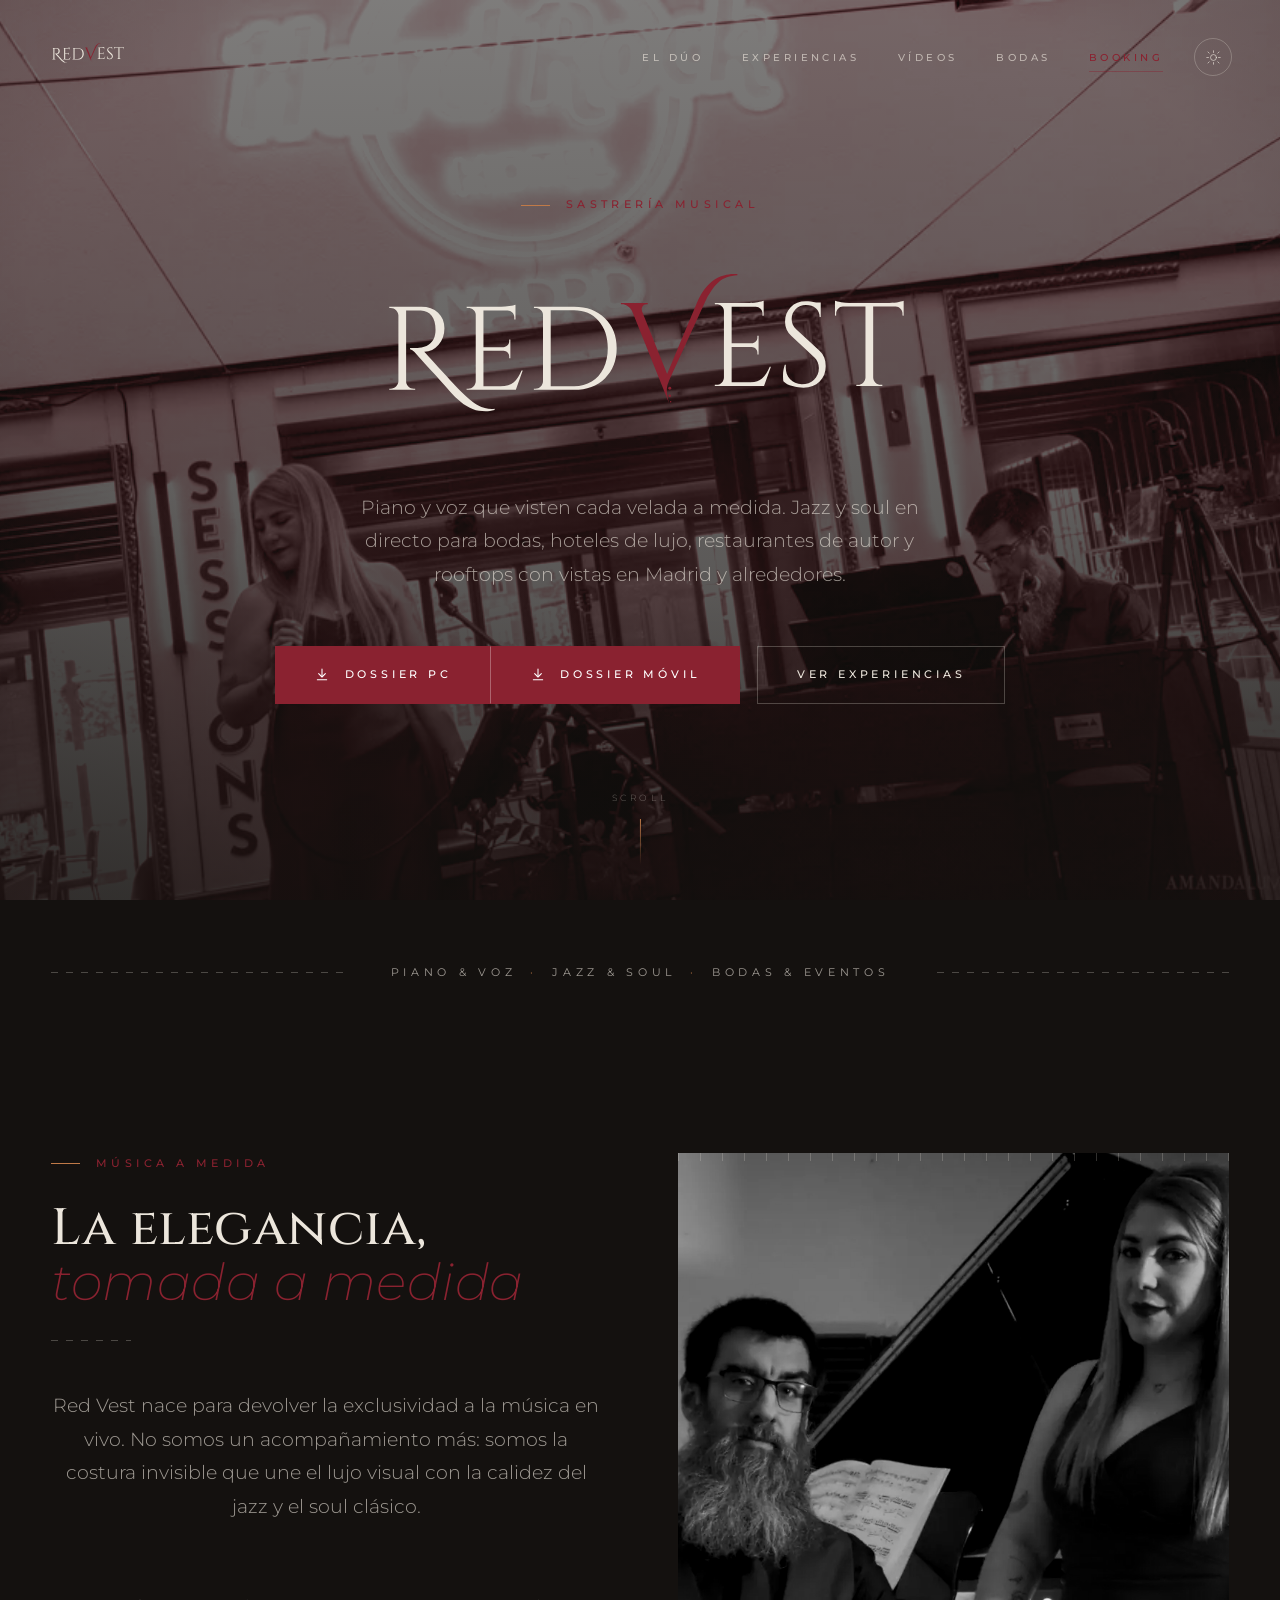
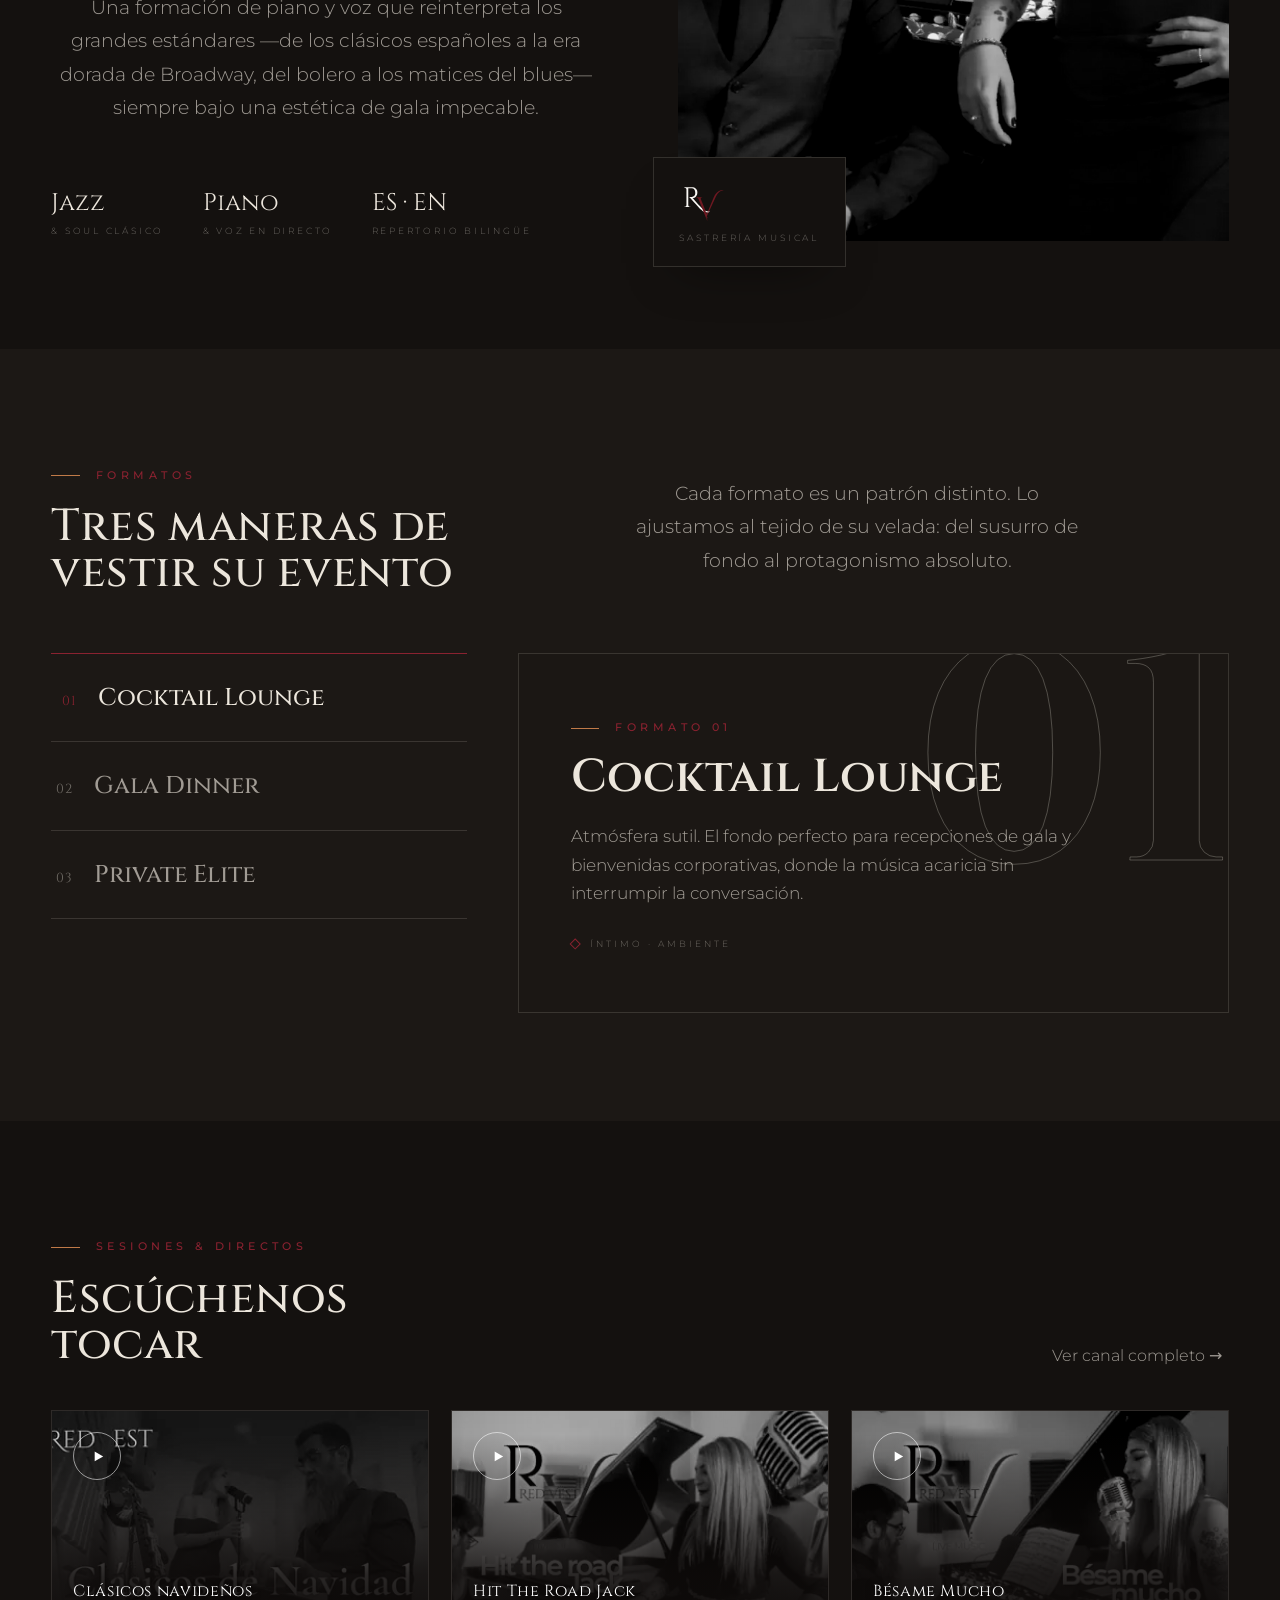
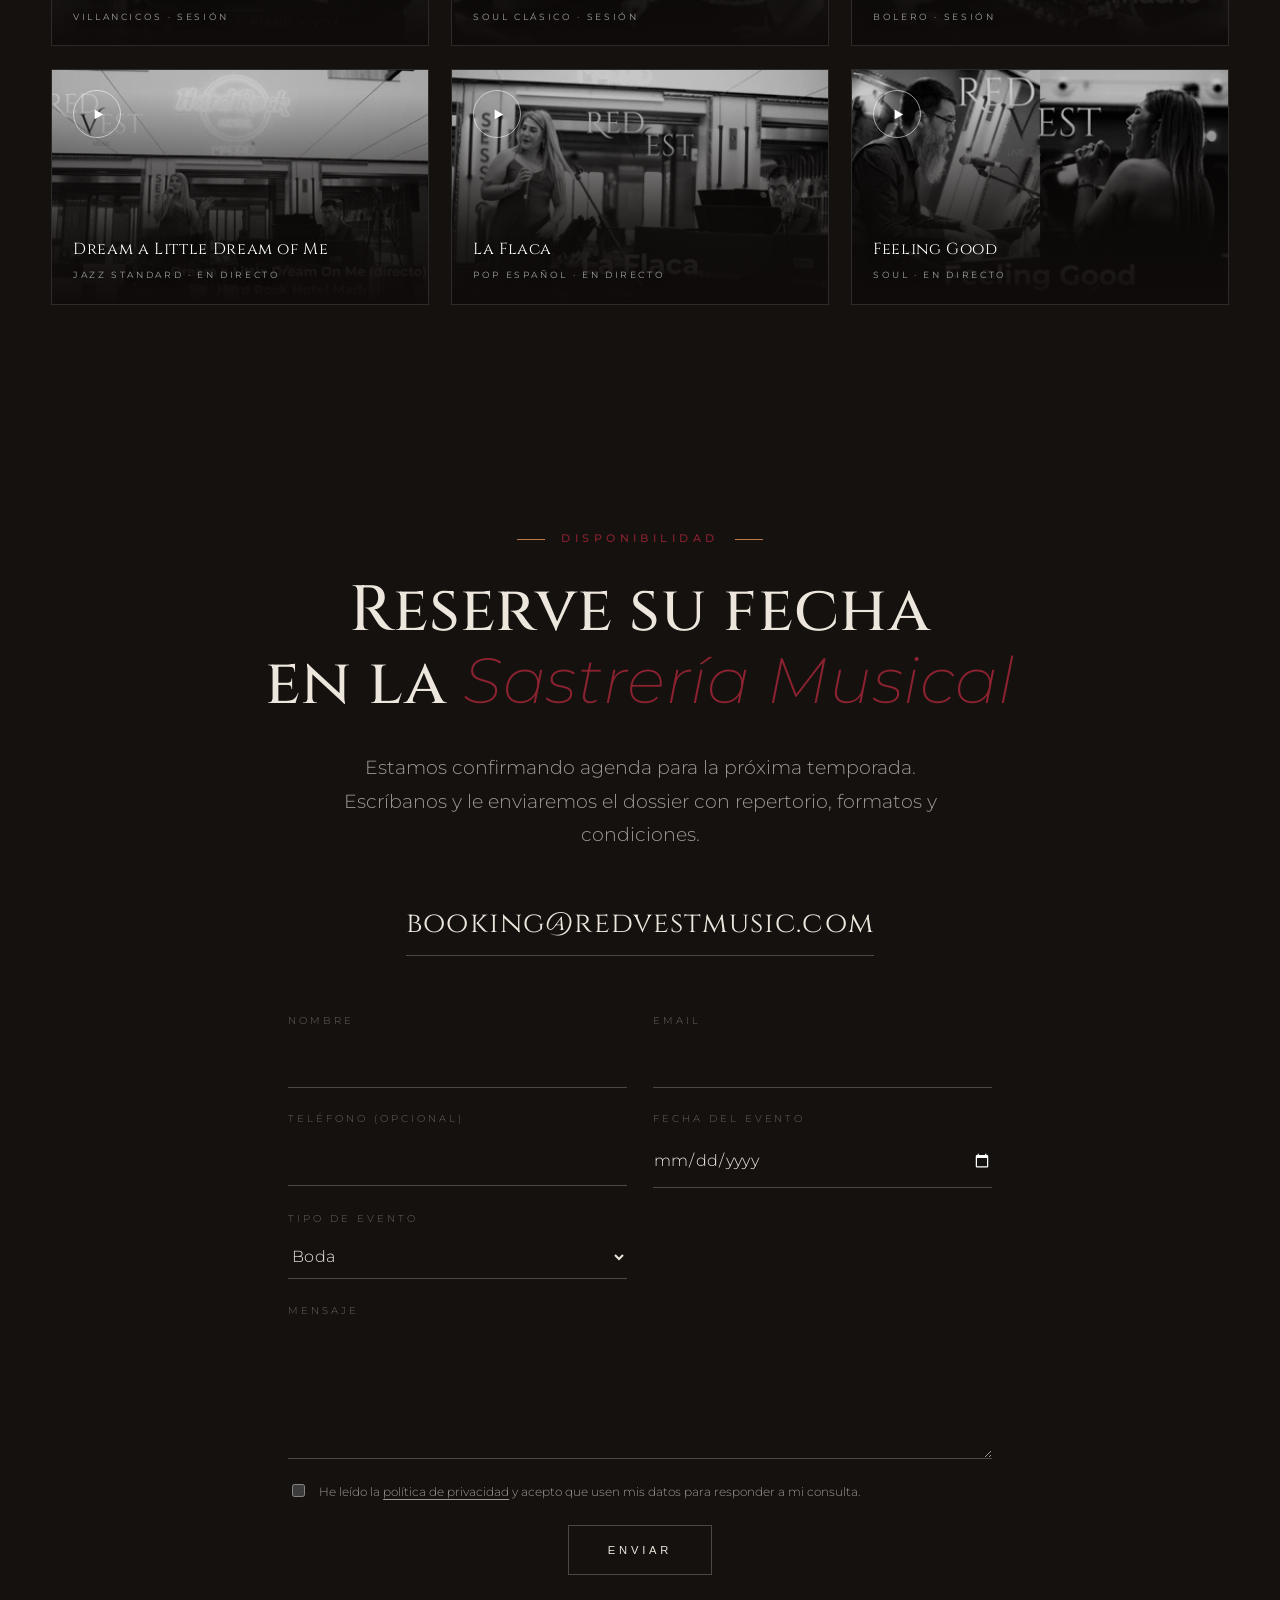
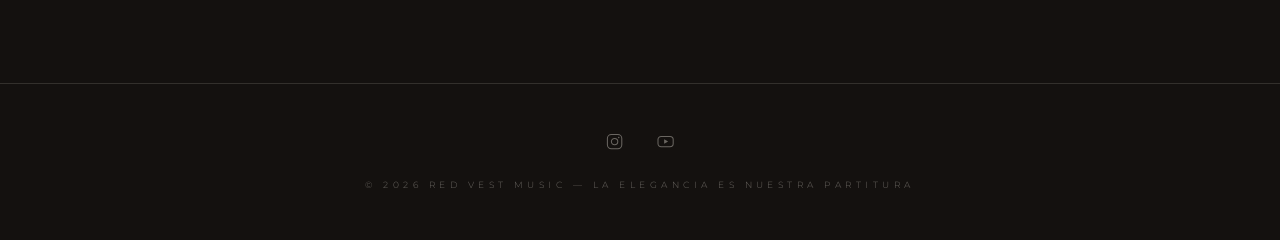
==== commit 645de8f8: "Merge main into feat/contact-form" ====
--- a/index.html
+++ b/index.html
@@ -98,6 +98,7 @@
   <link rel="preload" href="assets/fonts/montserrat-latin.woff2" as="font" type="font/woff2" crossorigin>
   <link rel="stylesheet" href="fonts.css">
   <link rel="stylesheet" href="styles.css">
+  <link rel="stylesheet" href="contact.css">
   <link rel="icon" href="assets/favicon.png" type="image/png">
 
   <!-- Apply tweak state before paint to avoid flash -->
@@ -356,27 +357,57 @@
   <section id="booking" class="section booking grain-fixed" data-screen-label="Booking">
     <div class="wrap-tight">
       <span class="eyebrow center reveal" style="justify-content:center">Disponibilidad</span>
-      <h2 class="display booking__title reveal d1" style="margin-top:1.8rem">Reserve su fecha<br>en la <em>Sastrería</em></h2>
+      <h2 class="display booking__title reveal d1" style="margin-top:1.8rem">Reserve su fecha<br>en la <em>Sastrería Musical</em></h2>
       <p class="lede reveal d2" style="margin:2rem auto 3rem; text-align:center">Estamos confirmando agenda para la próxima temporada. Escríbanos y le enviaremos el dossier con repertorio, formatos y condiciones.</p>
       <div class="reveal d2">
         <a href="mailto:booking@redvestmusic.com" class="booking__mail">booking@redvestmusic.com</a>
       </div>
 
-      <div class="social reveal d3">
-        <a href="https://www.instagram.com/redvestmusic" target="_blank" rel="noopener" aria-label="Instagram">
-          <svg viewBox="0 0 24 24" fill="none" stroke="currentColor" stroke-width="1.3"><rect x="3" y="3" width="18" height="18" rx="5"/><circle cx="12" cy="12" r="4"/><circle cx="17.2" cy="6.8" r="0.9" fill="currentColor" stroke="none"/></svg>
-          Instagram
-        </a>
-        <a href="https://www.youtube.com/@redvestmusic" target="_blank" rel="noopener" aria-label="YouTube">
-          <svg viewBox="0 0 24 24" fill="none" stroke="currentColor" stroke-width="1.3"><rect x="2.5" y="5.5" width="19" height="13" rx="4"/><path d="M10.2 9.2l5 2.8-5 2.8z" fill="currentColor" stroke="none"/></svg>
-          YouTube
-        </a>
-      </div>
+      <form name="contacto" method="POST" action="/gracias/" class="contact reveal d2" data-netlify="true" netlify-honeypot="bot-field">
+        <input type="hidden" name="form-name" value="contacto">
+        <input type="hidden" name="origen" value="home">
+        <p class="contact__trap" hidden><label>No rellenar: <input name="bot-field"></label></p>
+        <label class="contact__field">Nombre
+          <input type="text" name="nombre" required autocomplete="name">
+        </label>
+        <label class="contact__field">Email
+          <input type="email" name="email" required autocomplete="email">
+        </label>
+        <label class="contact__field">Teléfono (opcional)
+          <input type="tel" name="telefono" autocomplete="tel">
+        </label>
+        <label class="contact__field">Fecha del evento
+          <input type="date" name="fecha">
+        </label>
+        <label class="contact__field">Tipo de evento
+          <select name="tipo">
+            <option value="boda">Boda</option>
+            <option value="hotel">Hotel</option>
+            <option value="evento">Otro evento</option>
+          </select>
+        </label>
+        <label class="contact__field contact__field--wide">Mensaje
+          <textarea name="mensaje" rows="4" required></textarea>
+        </label>
+        <label class="contact__legal">
+          <input type="checkbox" name="privacidad" required>
+          <span>He leído la <a href="/privacidad/">política de privacidad</a> y acepto que usen mis datos para responder a mi consulta.</span>
+        </label>
+        <button type="submit" class="btn contact__submit">Enviar</button>
+      </form>
     </div>
   </section>
 
   <!-- ===================== FOOTER ===================== -->
   <footer class="foot">
+    <div class="social">
+      <a href="https://www.instagram.com/redvestmusic" target="_blank" rel="noopener" aria-label="Instagram">
+        <svg viewBox="0 0 24 24" fill="none" stroke="currentColor" stroke-width="1.3"><rect x="3" y="3" width="18" height="18" rx="5"/><circle cx="12" cy="12" r="4"/><circle cx="17.2" cy="6.8" r="0.9" fill="currentColor" stroke="none"/></svg>
+      </a>
+      <a href="https://www.youtube.com/@redvestmusic" target="_blank" rel="noopener" aria-label="YouTube">
+        <svg viewBox="0 0 24 24" fill="none" stroke="currentColor" stroke-width="1.3"><rect x="2.5" y="5.5" width="19" height="13" rx="4"/><path d="M10.2 9.2l5 2.8-5 2.8z" fill="currentColor" stroke="none"/></svg>
+      </a>
+    </div>
     <p>© 2026 Red Vest Music — La elegancia es nuestra partitura</p>
   </footer>
 
--- a/contact.css
+++ b/contact.css
@@ -0,0 +1,67 @@
+.contact {
+  display: grid;
+  grid-template-columns: 1fr 1fr;
+  gap: 1.4rem 1.6rem;
+  margin: 3.5rem auto 0;
+  max-width: 44rem;
+  text-align: left;
+}
+
+.contact__field {
+  display: flex;
+  flex-direction: column;
+  gap: 0.5rem;
+  font-size: 0.62rem;
+  letter-spacing: 0.3em;
+  text-transform: uppercase;
+  color: var(--ink-faint);
+}
+
+.contact__field--wide,
+.contact__legal,
+.contact__submit { grid-column: 1 / -1; }
+
+.contact input[type="text"],
+.contact input[type="email"],
+.contact input[type="tel"],
+.contact input[type="date"],
+.contact select,
+.contact textarea {
+  width: 100%;
+  padding: 0.7rem 0;
+  background: transparent;
+  color: var(--ink);
+  border: 0;
+  border-bottom: 1px solid var(--hair-strong);
+  border-radius: 0;
+  font: inherit;
+  font-size: 1rem;
+  letter-spacing: 0.02em;
+  text-transform: none;
+}
+
+.contact select option { color: #211C19; }
+
+.contact input:focus,
+.contact select:focus,
+.contact textarea:focus { outline: none; border-bottom-color: var(--ink); }
+
+.contact__legal {
+  display: flex;
+  gap: 0.7rem;
+  align-items: flex-start;
+  font-size: 0.78rem;
+  color: var(--ink-soft);
+}
+
+.contact__legal a { text-decoration: underline; text-underline-offset: 3px; }
+
+.contact__submit { justify-self: center; }
+
+@media (max-width: 600px) {
+  .contact { grid-template-columns: 1fr; }
+}
+
+.foot .social { margin: 0 0 1.6rem; gap: 2rem; }
+.foot .social a { gap: 0; }
+.foot .social svg { width: 1.2rem; height: 1.2rem; }
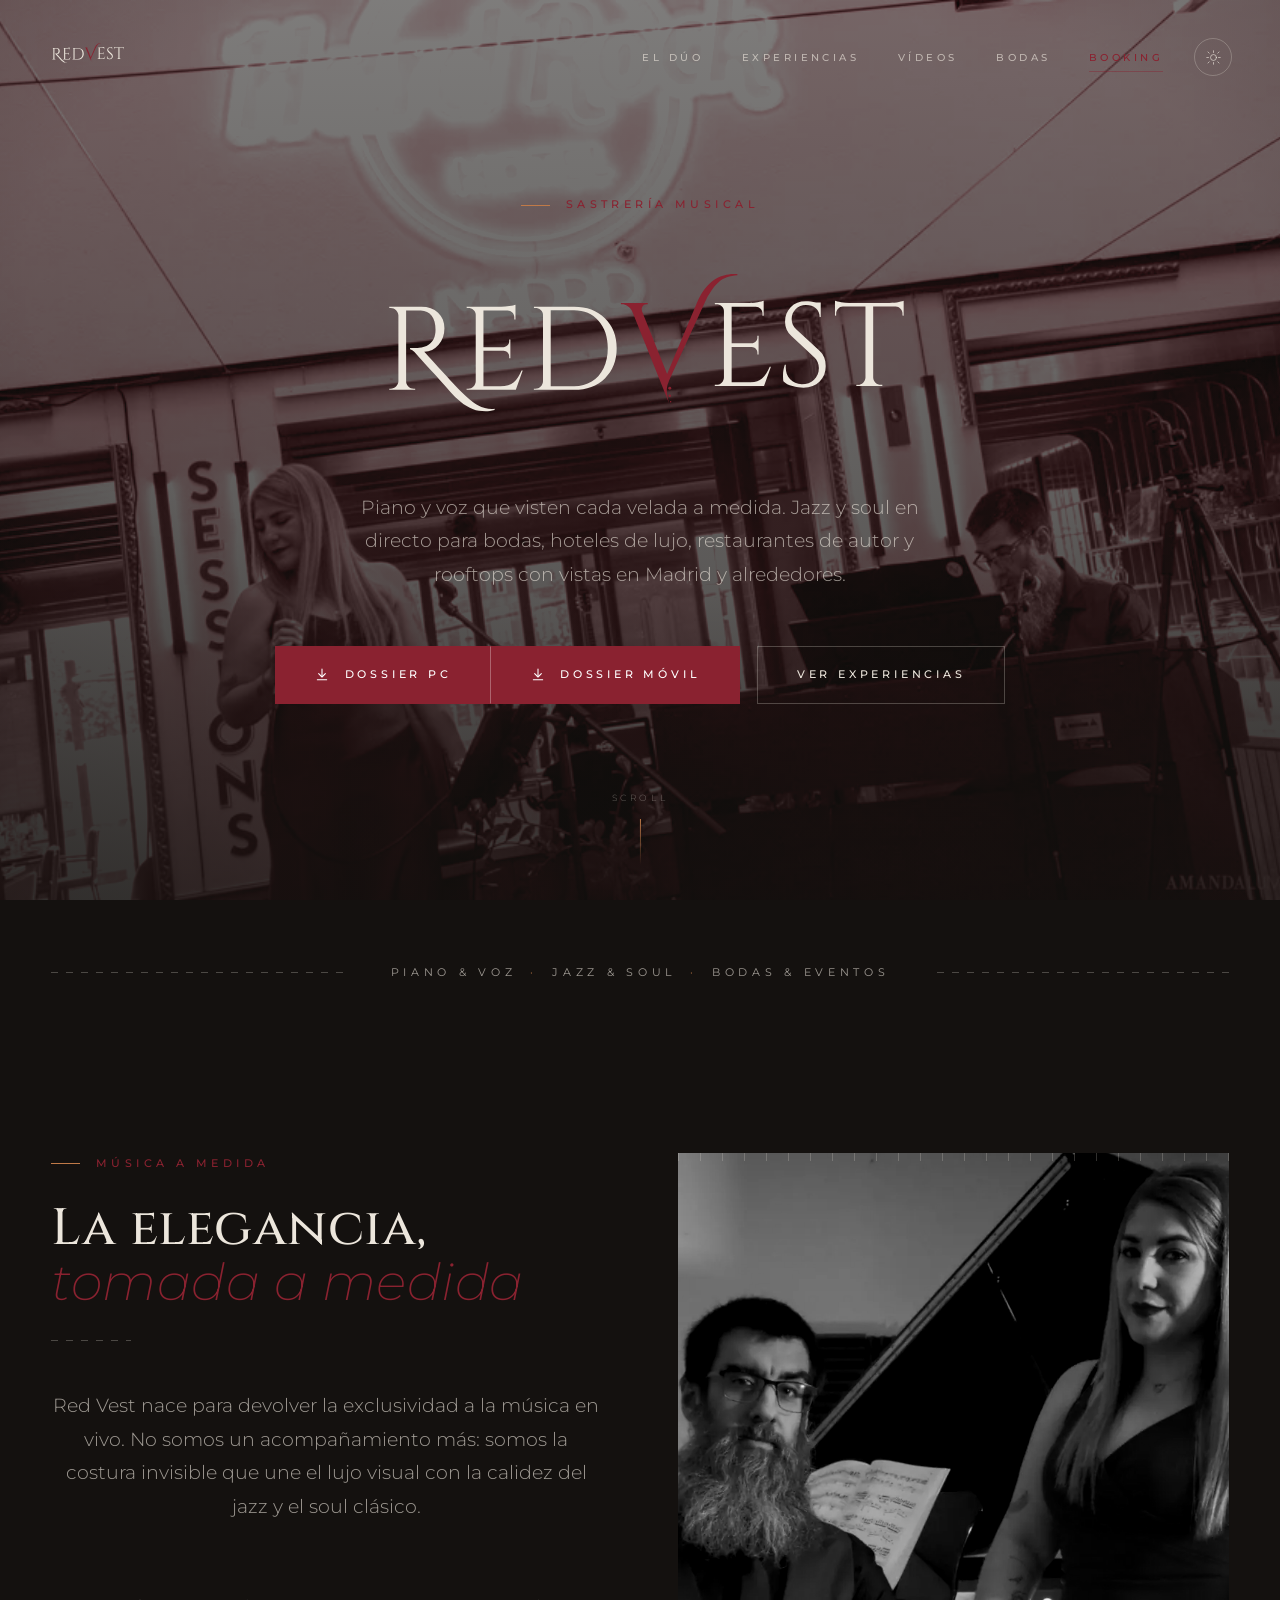
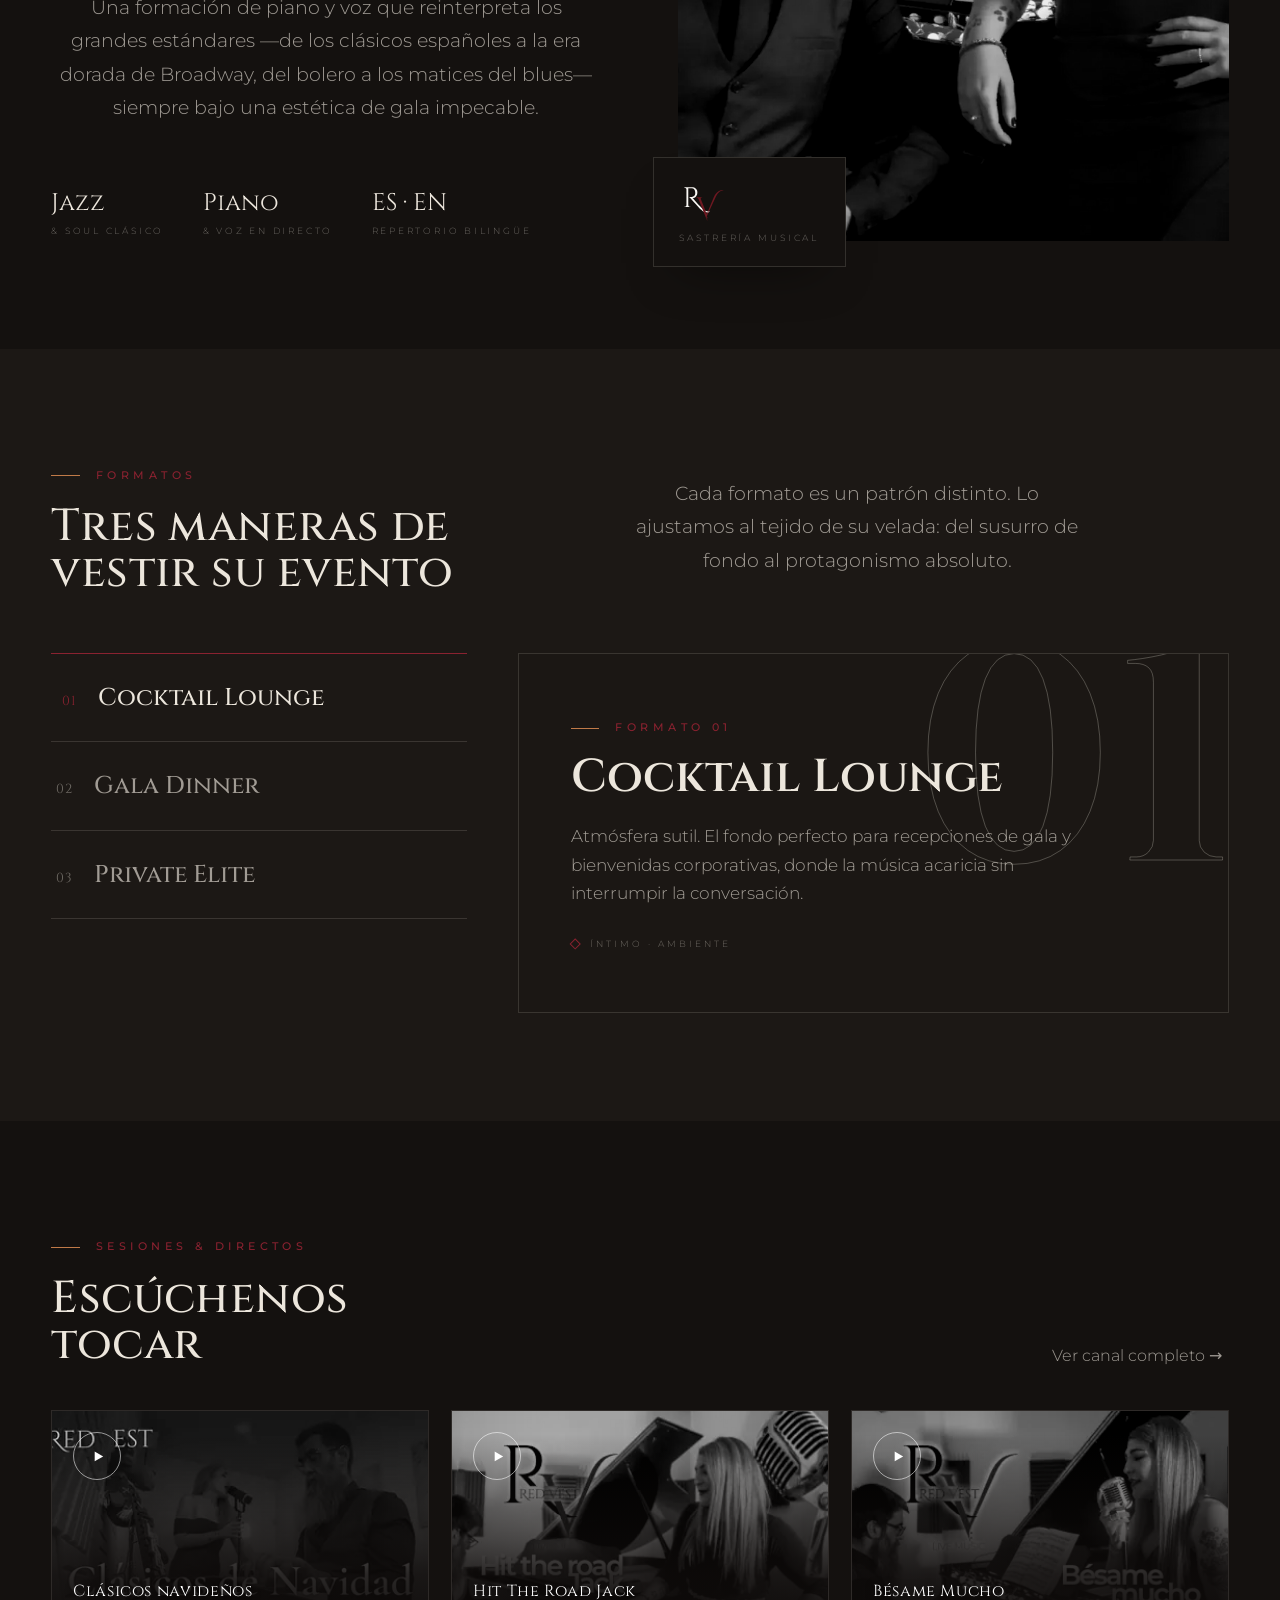
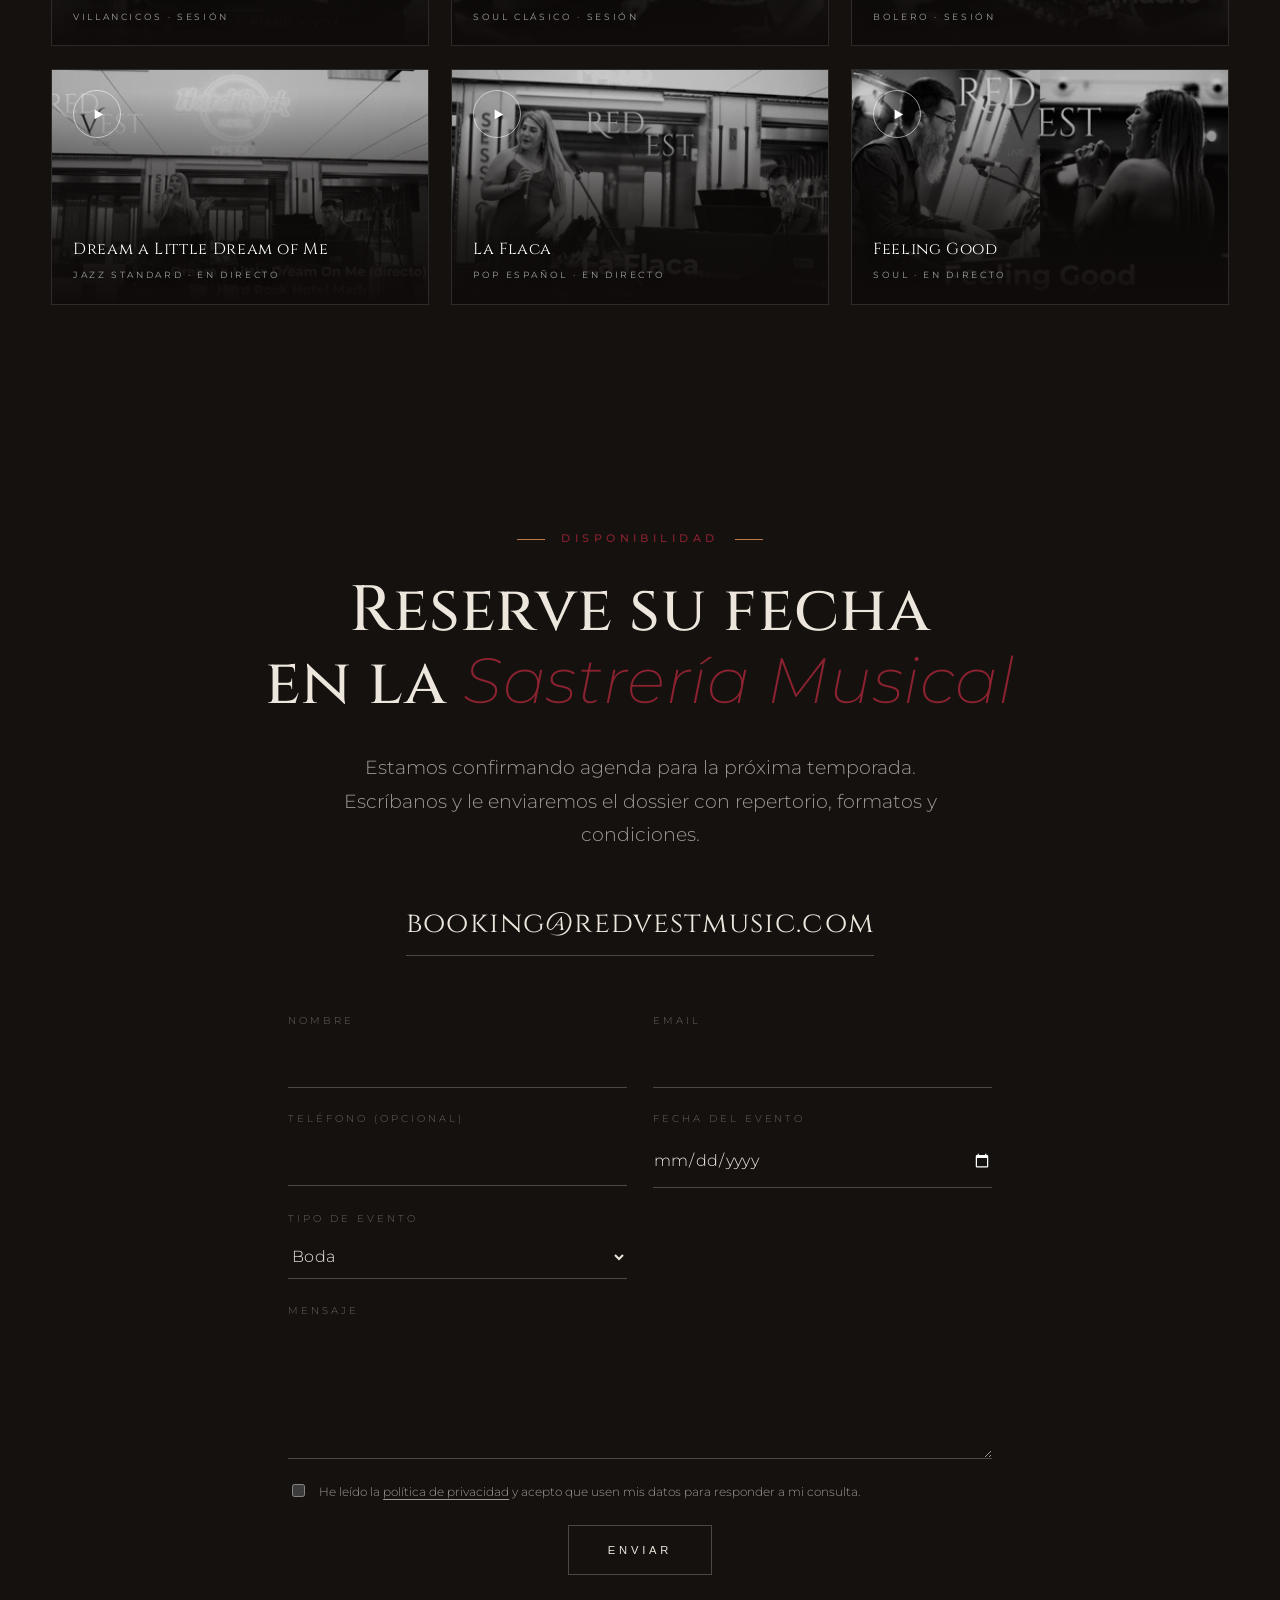
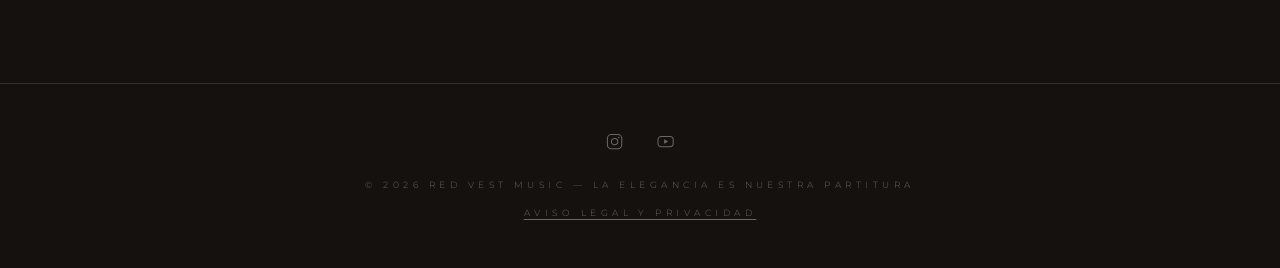
==== commit 6ccc7b81: "feat: combine legal notice and privacy policy, link from footers Co-Authored-By: Claude Sonnet 5.5 <" ====
--- a/index.html
+++ b/index.html
@@ -409,6 +409,7 @@
       </a>
     </div>
     <p>© 2026 Red Vest Music — La elegancia es nuestra partitura</p>
+    <p class="foot__legal"><a href="/privacidad/">Aviso legal y privacidad</a></p>
   </footer>
 
   <!-- ===================== TWEAKS PANEL ===================== -->
--- a/contact.css
+++ b/contact.css
@@ -65,3 +65,6 @@
 .foot .social { margin: 0 0 1.6rem; gap: 2rem; }
 .foot .social a { gap: 0; }
 .foot .social svg { width: 1.2rem; height: 1.2rem; }
+
+.foot .foot__legal { margin-top: 0.8rem; }
+.foot .foot__legal a { text-decoration: underline; text-underline-offset: 3px; }
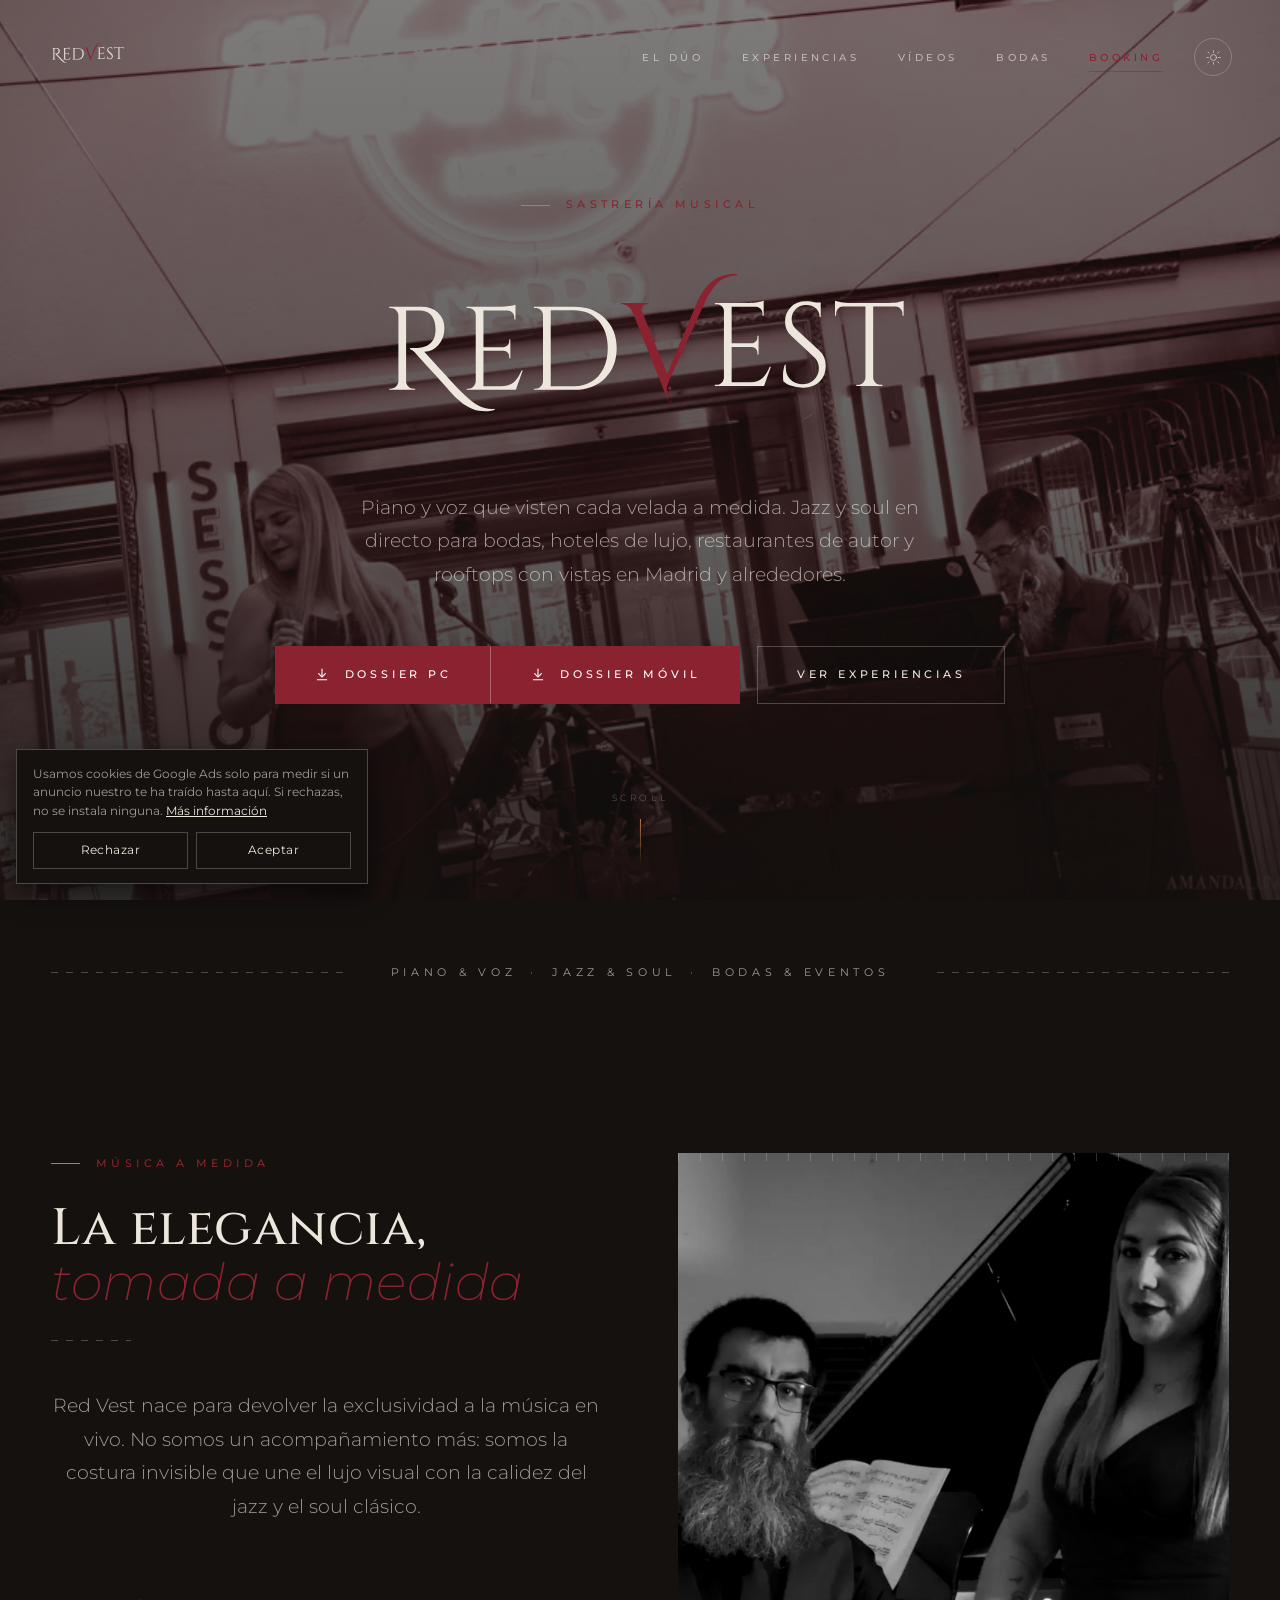
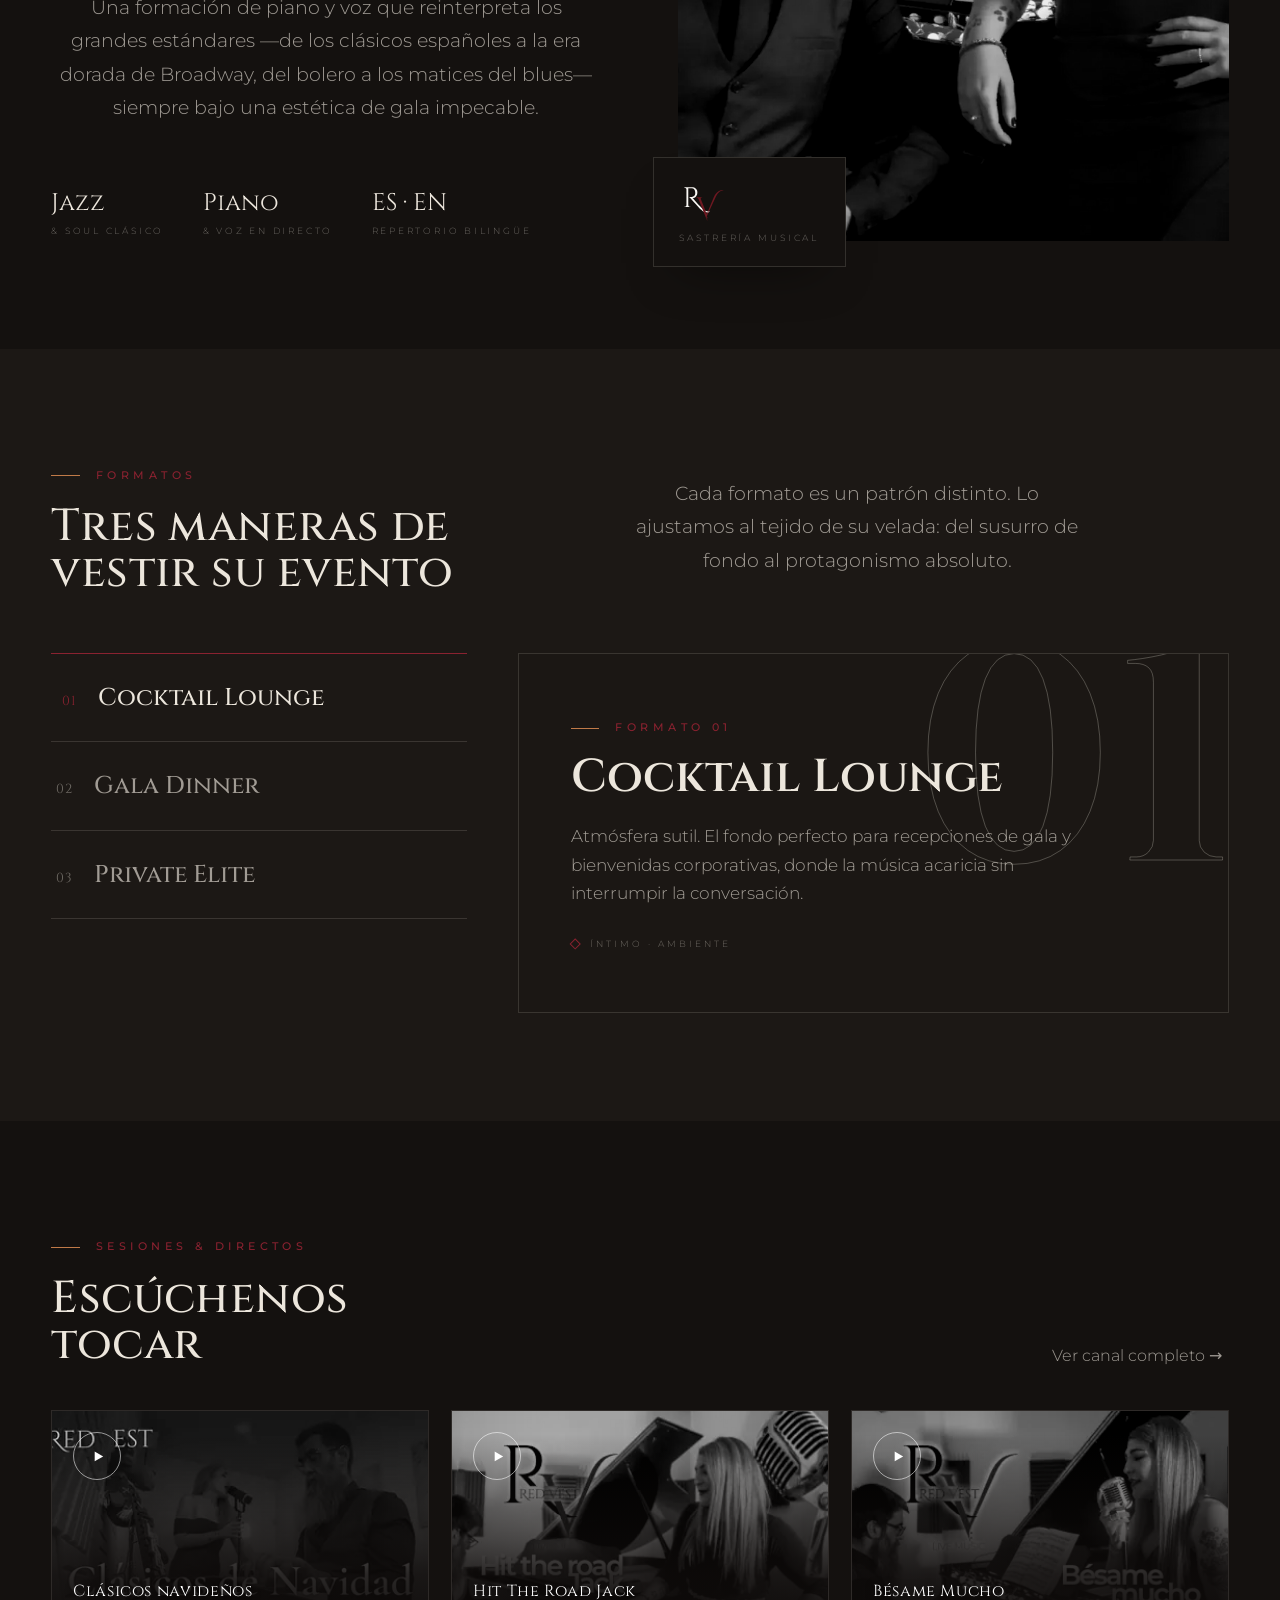
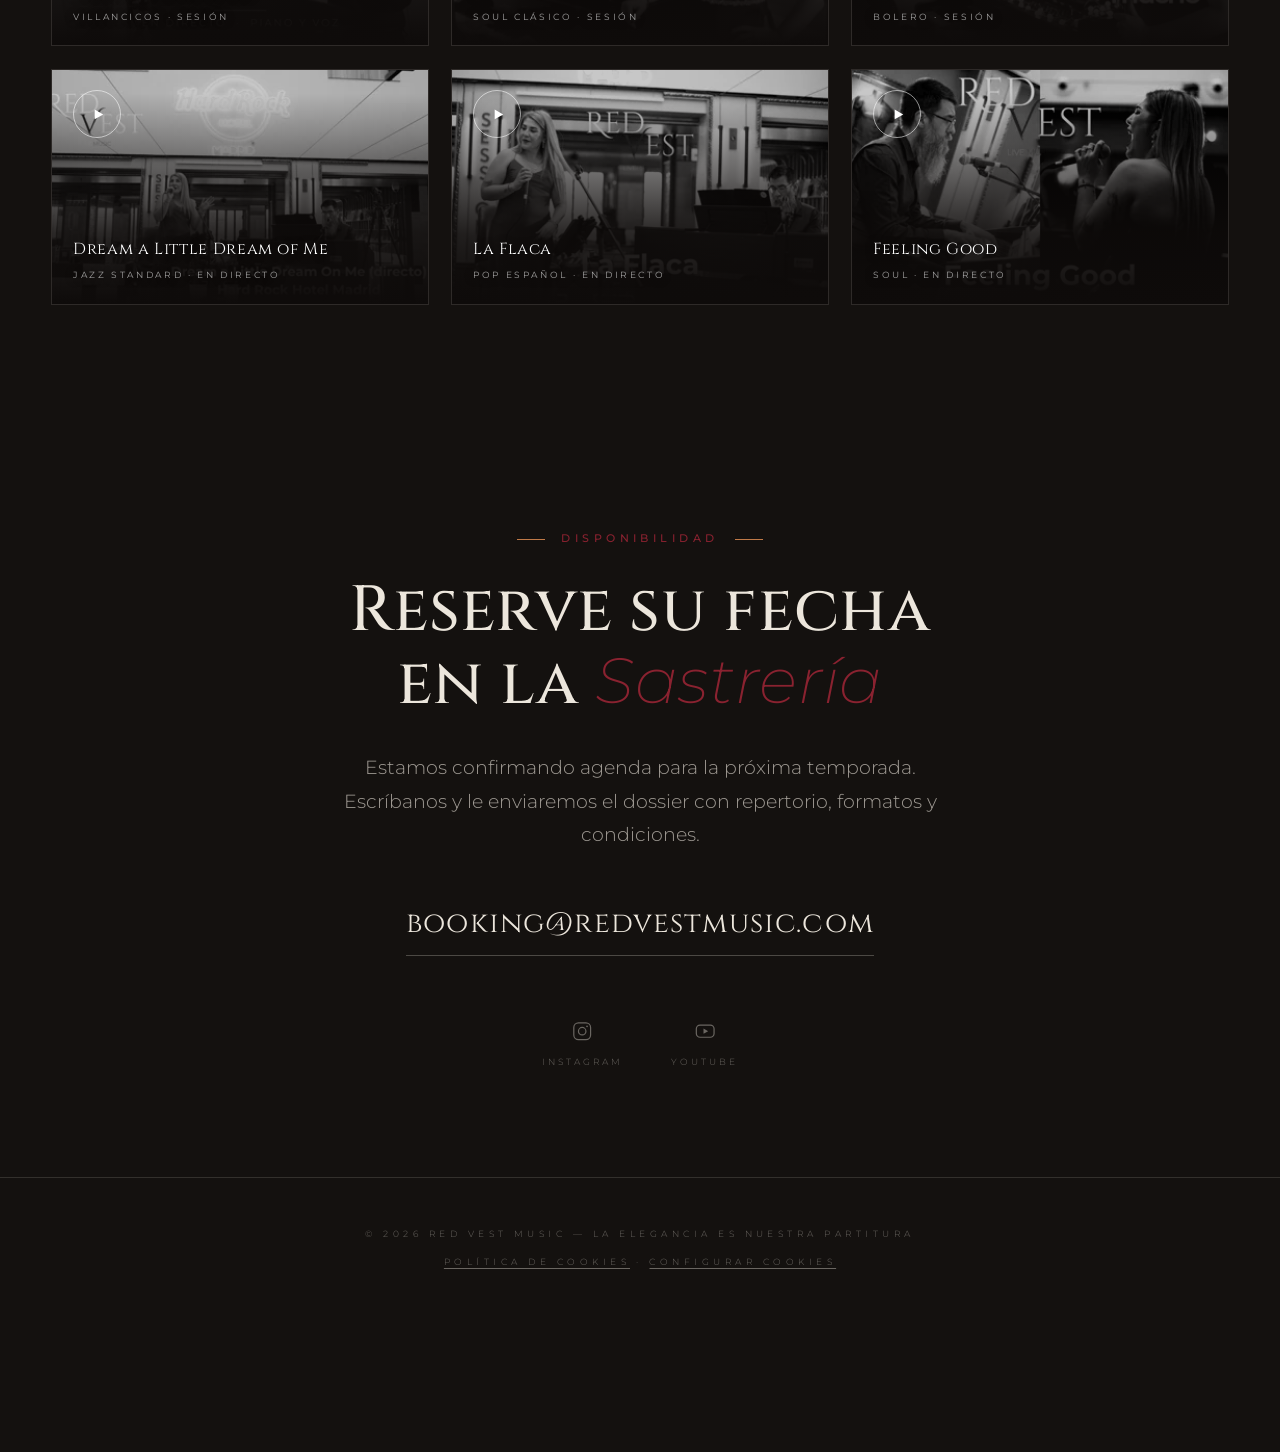
==== commit ff814043: "Merge pull request #2 from tonymartin-dev/feat/google-ads-tag feat: Google Ads tag with consent bann" ====
--- a/index.html
+++ b/index.html
@@ -98,7 +98,7 @@
   <link rel="preload" href="assets/fonts/montserrat-latin.woff2" as="font" type="font/woff2" crossorigin>
   <link rel="stylesheet" href="fonts.css">
   <link rel="stylesheet" href="styles.css">
-  <link rel="stylesheet" href="contact.css">
+  <link rel="stylesheet" href="consent.css">
   <link rel="icon" href="assets/favicon.png" type="image/png">
 
   <!-- Apply tweak state before paint to avoid flash -->
@@ -119,6 +119,32 @@
       r.dataset.metal = t.metal;
     })(RV_TWEAKS);
   </script>
+
+  <!-- Google tag (gtag.js) -->
+  <script async src="https://www.googletagmanager.com/gtag/js?id=AW-18553879747"></script>
+  <script>
+    window.dataLayer = window.dataLayer || [];
+    function gtag(){dataLayer.push(arguments);}
+    gtag('consent', 'default', {
+      ad_storage: 'denied',
+      ad_user_data: 'denied',
+      ad_personalization: 'denied',
+      analytics_storage: 'denied'
+    });
+    try {
+      if (localStorage.getItem('rv-consent') === 'granted') {
+        gtag('consent', 'update', {
+          ad_storage: 'granted',
+          ad_user_data: 'granted',
+          ad_personalization: 'granted',
+          analytics_storage: 'granted'
+        });
+      }
+    } catch (e) {}
+    gtag('js', new Date());
+
+    gtag('config', 'AW-18553879747');
+  </script>
 </head>
 
 <body>
@@ -357,59 +383,29 @@
   <section id="booking" class="section booking grain-fixed" data-screen-label="Booking">
     <div class="wrap-tight">
       <span class="eyebrow center reveal" style="justify-content:center">Disponibilidad</span>
-      <h2 class="display booking__title reveal d1" style="margin-top:1.8rem">Reserve su fecha<br>en la <em>Sastrería Musical</em></h2>
+      <h2 class="display booking__title reveal d1" style="margin-top:1.8rem">Reserve su fecha<br>en la <em>Sastrería</em></h2>
       <p class="lede reveal d2" style="margin:2rem auto 3rem; text-align:center">Estamos confirmando agenda para la próxima temporada. Escríbanos y le enviaremos el dossier con repertorio, formatos y condiciones.</p>
       <div class="reveal d2">
         <a href="mailto:booking@redvestmusic.com" class="booking__mail">booking@redvestmusic.com</a>
       </div>
 
-      <form name="contacto" method="POST" action="/gracias/" class="contact reveal d2" data-netlify="true" netlify-honeypot="bot-field">
-        <input type="hidden" name="form-name" value="contacto">
-        <input type="hidden" name="origen" value="home">
-        <p class="contact__trap" hidden><label>No rellenar: <input name="bot-field"></label></p>
-        <label class="contact__field">Nombre
-          <input type="text" name="nombre" required autocomplete="name">
-        </label>
-        <label class="contact__field">Email
-          <input type="email" name="email" required autocomplete="email">
-        </label>
-        <label class="contact__field">Teléfono (opcional)
-          <input type="tel" name="telefono" autocomplete="tel">
-        </label>
-        <label class="contact__field">Fecha del evento
-          <input type="date" name="fecha">
-        </label>
-        <label class="contact__field">Tipo de evento
-          <select name="tipo">
-            <option value="boda">Boda</option>
-            <option value="hotel">Hotel</option>
-            <option value="evento">Otro evento</option>
-          </select>
-        </label>
-        <label class="contact__field contact__field--wide">Mensaje
-          <textarea name="mensaje" rows="4" required></textarea>
-        </label>
-        <label class="contact__legal">
-          <input type="checkbox" name="privacidad" required>
-          <span>He leído la <a href="/privacidad/">política de privacidad</a> y acepto que usen mis datos para responder a mi consulta.</span>
-        </label>
-        <button type="submit" class="btn contact__submit">Enviar</button>
-      </form>
+      <div class="social reveal d3">
+        <a href="https://www.instagram.com/redvestmusic" target="_blank" rel="noopener" aria-label="Instagram">
+          <svg viewBox="0 0 24 24" fill="none" stroke="currentColor" stroke-width="1.3"><rect x="3" y="3" width="18" height="18" rx="5"/><circle cx="12" cy="12" r="4"/><circle cx="17.2" cy="6.8" r="0.9" fill="currentColor" stroke="none"/></svg>
+          Instagram
+        </a>
+        <a href="https://www.youtube.com/@redvestmusic" target="_blank" rel="noopener" aria-label="YouTube">
+          <svg viewBox="0 0 24 24" fill="none" stroke="currentColor" stroke-width="1.3"><rect x="2.5" y="5.5" width="19" height="13" rx="4"/><path d="M10.2 9.2l5 2.8-5 2.8z" fill="currentColor" stroke="none"/></svg>
+          YouTube
+        </a>
+      </div>
     </div>
   </section>
 
   <!-- ===================== FOOTER ===================== -->
   <footer class="foot">
-    <div class="social">
-      <a href="https://www.instagram.com/redvestmusic" target="_blank" rel="noopener" aria-label="Instagram">
-        <svg viewBox="0 0 24 24" fill="none" stroke="currentColor" stroke-width="1.3"><rect x="3" y="3" width="18" height="18" rx="5"/><circle cx="12" cy="12" r="4"/><circle cx="17.2" cy="6.8" r="0.9" fill="currentColor" stroke="none"/></svg>
-      </a>
-      <a href="https://www.youtube.com/@redvestmusic" target="_blank" rel="noopener" aria-label="YouTube">
-        <svg viewBox="0 0 24 24" fill="none" stroke="currentColor" stroke-width="1.3"><rect x="2.5" y="5.5" width="19" height="13" rx="4"/><path d="M10.2 9.2l5 2.8-5 2.8z" fill="currentColor" stroke="none"/></svg>
-      </a>
-    </div>
     <p>© 2026 Red Vest Music — La elegancia es nuestra partitura</p>
-    <p class="foot__legal"><a href="/privacidad/">Aviso legal y privacidad</a></p>
+    <p class="foot__legal"><a href="/cookies/">Política de cookies</a> · <a href="#" data-consent-open>Configurar cookies</a></p>
   </footer>
 
   <!-- ===================== TWEAKS PANEL ===================== -->
@@ -464,6 +460,7 @@
 
   <script src="app.js"></script>
   <script src="tweaks.js"></script>
+  <script src="consent.js"></script>
 </body>
 
 </html>
--- a/consent.css
+++ b/consent.css
@@ -0,0 +1,50 @@
+.consent {
+  position: fixed;
+  left: 1rem;
+  bottom: 1rem;
+  z-index: 1000;
+  max-width: 22rem;
+  padding: 0.9rem 1rem;
+  background: var(--bg);
+  color: var(--ink-soft);
+  border: 1px solid var(--hair-strong);
+  box-shadow: 0 8px 24px var(--shadow);
+  font: 0.78rem/1.5 "Montserrat", system-ui, sans-serif;
+}
+
+.consent p { margin: 0 0 0.7rem; }
+
+.consent__actions { display: flex; gap: 0.5rem; }
+
+.consent__btn {
+  flex: 1;
+  padding: 0.5rem 0.75rem;
+  background: transparent;
+  color: var(--ink);
+  border: 1px solid var(--hair-strong);
+  font: inherit;
+  letter-spacing: 0.04em;
+  cursor: pointer;
+}
+
+.consent__btn:hover,
+.consent__btn:focus-visible { border-color: var(--ink); }
+
+@media (max-width: 480px) {
+  .consent { left: 0.5rem; right: 0.5rem; bottom: 0.5rem; max-width: none; }
+}
+
+.consent a { color: var(--ink); text-decoration: underline; }
+
+.foot .foot__legal { margin-top: 0.8rem; }
+.foot .foot__legal a { text-decoration: underline; text-underline-offset: 3px; }
+
+.legal { padding: clamp(3rem, 8vh, 6rem) 0; font-size: 0.9rem; }
+.legal h1 { font-weight: 500; letter-spacing: 0.06em; margin: 2rem 0; }
+.legal h2 { font-size: 1rem; font-weight: 500; margin: 2rem 0 0.5rem; }
+.legal a { text-decoration: underline; text-underline-offset: 3px; }
+.legal__back { font-size: 0.7rem; letter-spacing: 0.3em; text-transform: uppercase; text-decoration: none !important; color: var(--ink-faint); }
+.legal__date { color: var(--ink-faint); margin-top: 2rem; }
+.legal table { width: 100%; border-collapse: collapse; font-size: 0.8rem; }
+.legal th, .legal td { text-align: left; vertical-align: top; padding: 0.6rem 0.5rem; border-bottom: 1px solid var(--hair); }
+.legal-table-wrap { overflow-x: auto; }
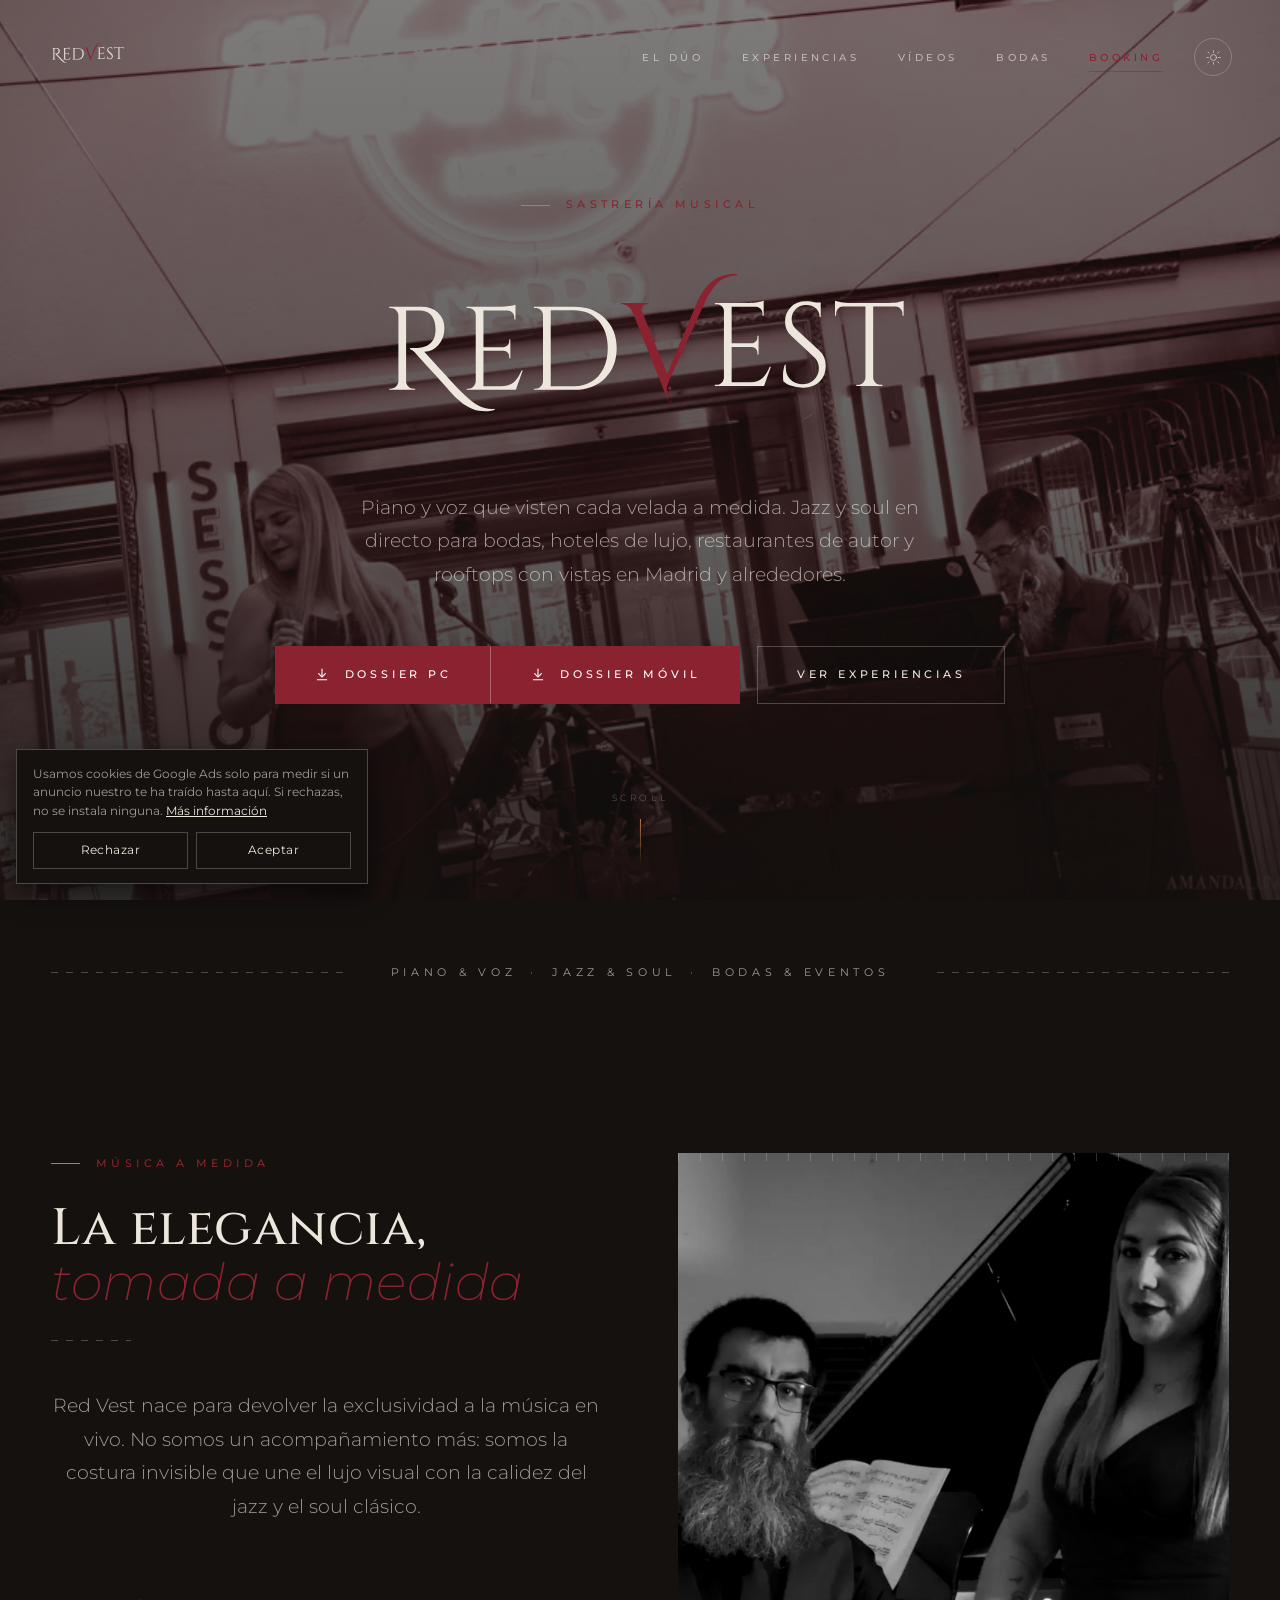
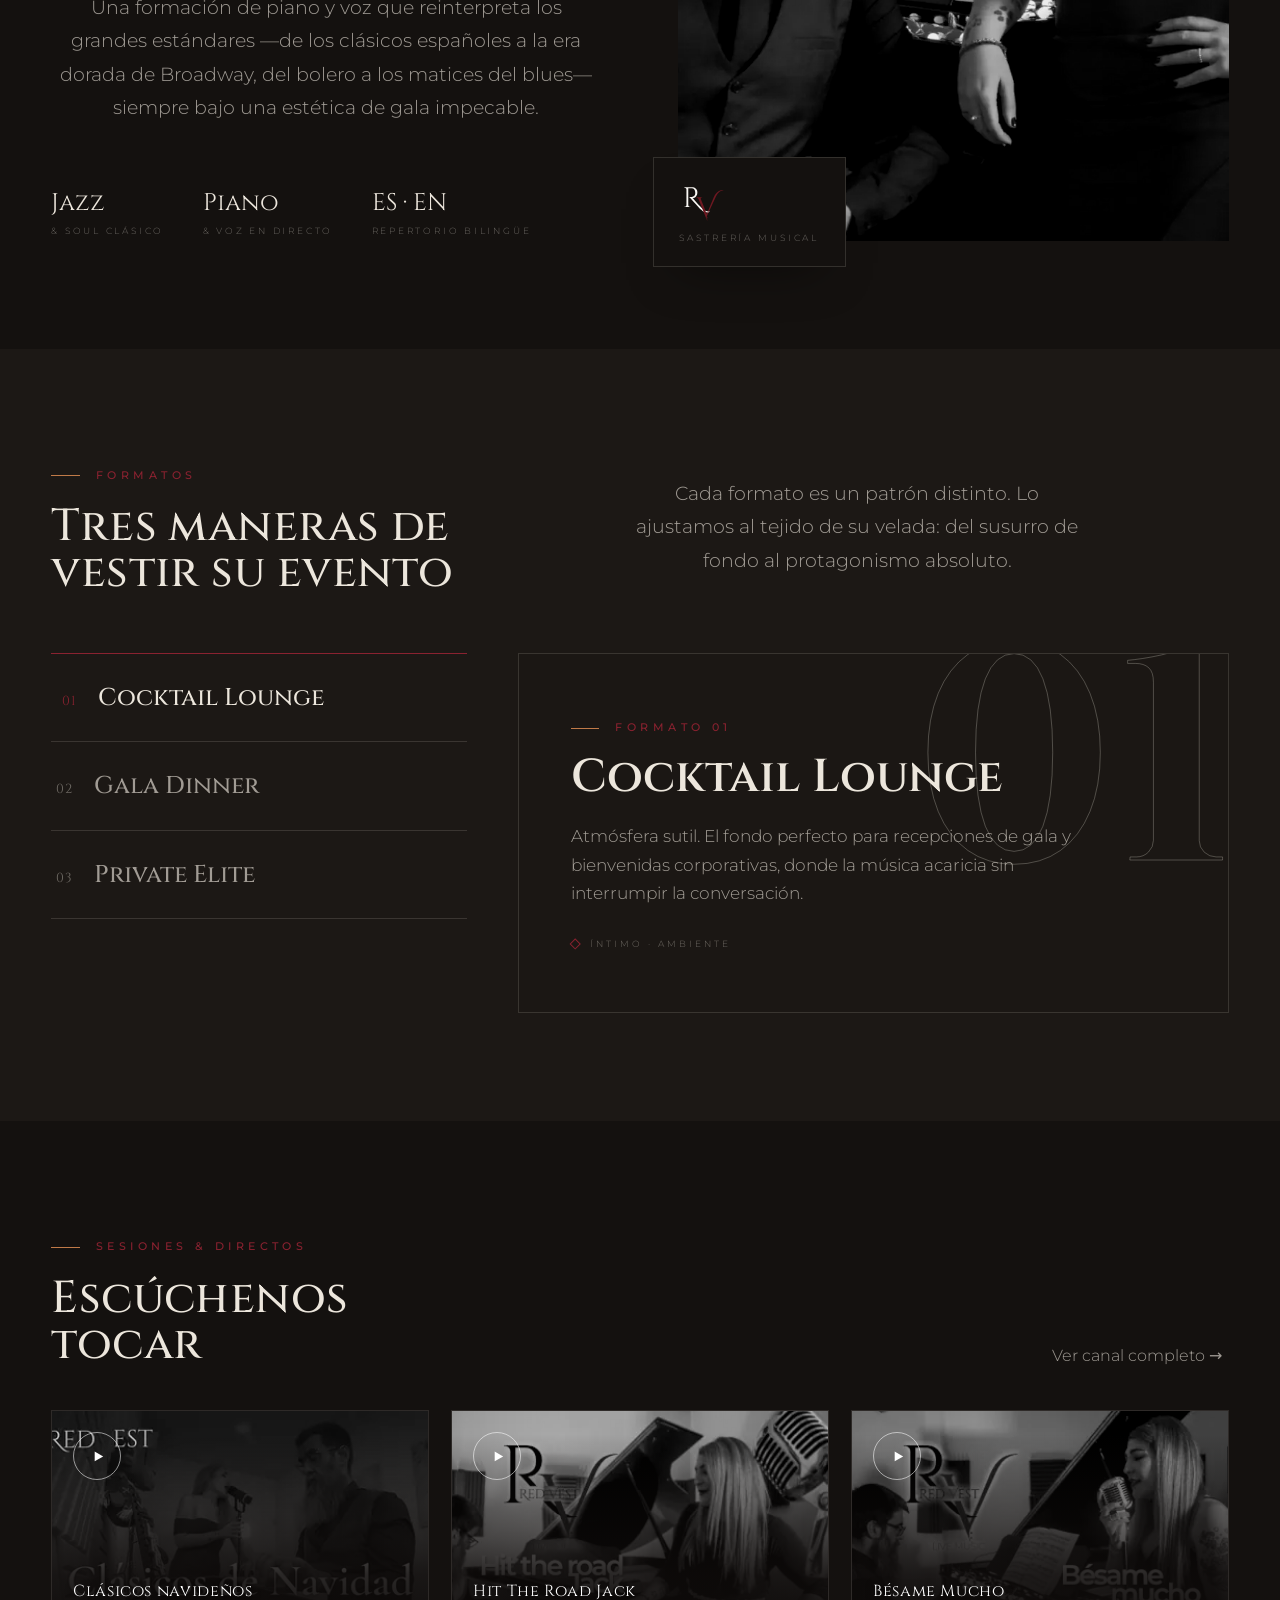
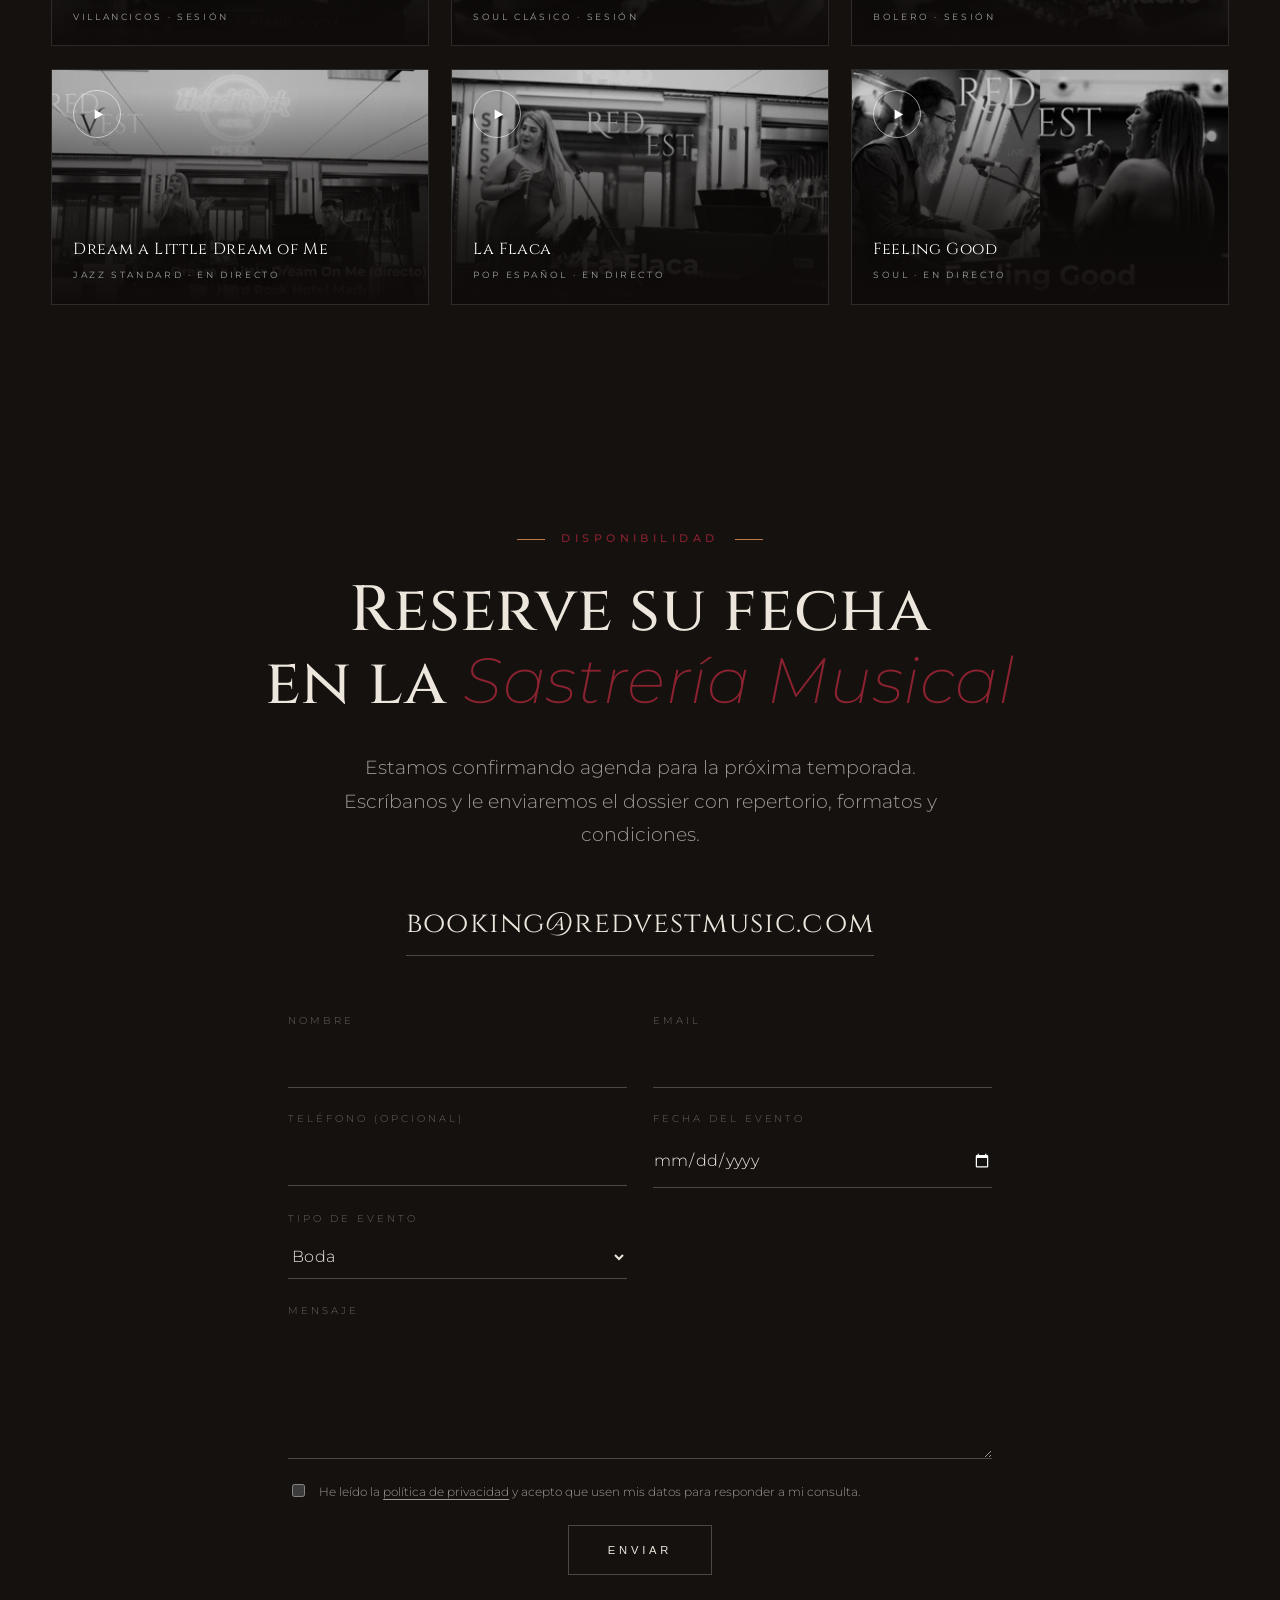
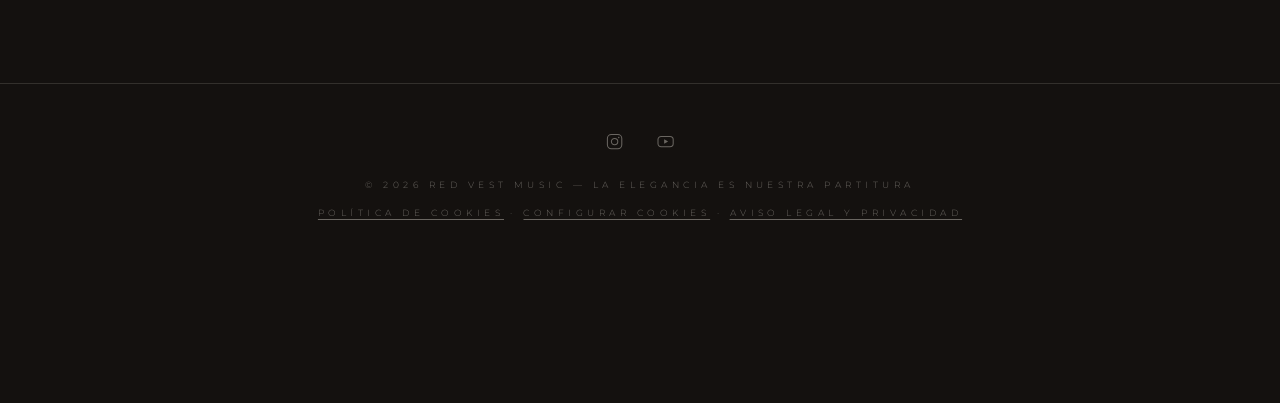
==== commit 706e14ff: "Merge main into feat/contact-form Combine footer legal links and move shared legal styles to legal.c" ====
--- a/index.html
+++ b/index.html
@@ -99,6 +99,7 @@
   <link rel="stylesheet" href="fonts.css">
   <link rel="stylesheet" href="styles.css">
   <link rel="stylesheet" href="consent.css">
+  <link rel="stylesheet" href="contact.css">
   <link rel="icon" href="assets/favicon.png" type="image/png">
 
   <!-- Apply tweak state before paint to avoid flash -->
@@ -383,29 +384,59 @@
   <section id="booking" class="section booking grain-fixed" data-screen-label="Booking">
     <div class="wrap-tight">
       <span class="eyebrow center reveal" style="justify-content:center">Disponibilidad</span>
-      <h2 class="display booking__title reveal d1" style="margin-top:1.8rem">Reserve su fecha<br>en la <em>Sastrería</em></h2>
+      <h2 class="display booking__title reveal d1" style="margin-top:1.8rem">Reserve su fecha<br>en la <em>Sastrería Musical</em></h2>
       <p class="lede reveal d2" style="margin:2rem auto 3rem; text-align:center">Estamos confirmando agenda para la próxima temporada. Escríbanos y le enviaremos el dossier con repertorio, formatos y condiciones.</p>
       <div class="reveal d2">
         <a href="mailto:booking@redvestmusic.com" class="booking__mail">booking@redvestmusic.com</a>
       </div>
 
-      <div class="social reveal d3">
-        <a href="https://www.instagram.com/redvestmusic" target="_blank" rel="noopener" aria-label="Instagram">
-          <svg viewBox="0 0 24 24" fill="none" stroke="currentColor" stroke-width="1.3"><rect x="3" y="3" width="18" height="18" rx="5"/><circle cx="12" cy="12" r="4"/><circle cx="17.2" cy="6.8" r="0.9" fill="currentColor" stroke="none"/></svg>
-          Instagram
-        </a>
-        <a href="https://www.youtube.com/@redvestmusic" target="_blank" rel="noopener" aria-label="YouTube">
-          <svg viewBox="0 0 24 24" fill="none" stroke="currentColor" stroke-width="1.3"><rect x="2.5" y="5.5" width="19" height="13" rx="4"/><path d="M10.2 9.2l5 2.8-5 2.8z" fill="currentColor" stroke="none"/></svg>
-          YouTube
-        </a>
-      </div>
+      <form name="contacto" method="POST" action="/gracias/" class="contact reveal d2" data-netlify="true" netlify-honeypot="bot-field">
+        <input type="hidden" name="form-name" value="contacto">
+        <input type="hidden" name="origen" value="home">
+        <p class="contact__trap" hidden><label>No rellenar: <input name="bot-field"></label></p>
+        <label class="contact__field">Nombre
+          <input type="text" name="nombre" required autocomplete="name">
+        </label>
+        <label class="contact__field">Email
+          <input type="email" name="email" required autocomplete="email">
+        </label>
+        <label class="contact__field">Teléfono (opcional)
+          <input type="tel" name="telefono" autocomplete="tel">
+        </label>
+        <label class="contact__field">Fecha del evento
+          <input type="date" name="fecha">
+        </label>
+        <label class="contact__field">Tipo de evento
+          <select name="tipo">
+            <option value="boda">Boda</option>
+            <option value="hotel">Hotel</option>
+            <option value="evento">Otro evento</option>
+          </select>
+        </label>
+        <label class="contact__field contact__field--wide">Mensaje
+          <textarea name="mensaje" rows="4" required></textarea>
+        </label>
+        <label class="contact__legal">
+          <input type="checkbox" name="privacidad" required>
+          <span>He leído la <a href="/privacidad/">política de privacidad</a> y acepto que usen mis datos para responder a mi consulta.</span>
+        </label>
+        <button type="submit" class="btn contact__submit">Enviar</button>
+      </form>
     </div>
   </section>
 
   <!-- ===================== FOOTER ===================== -->
   <footer class="foot">
+    <div class="social">
+      <a href="https://www.instagram.com/redvestmusic" target="_blank" rel="noopener" aria-label="Instagram">
+        <svg viewBox="0 0 24 24" fill="none" stroke="currentColor" stroke-width="1.3"><rect x="3" y="3" width="18" height="18" rx="5"/><circle cx="12" cy="12" r="4"/><circle cx="17.2" cy="6.8" r="0.9" fill="currentColor" stroke="none"/></svg>
+      </a>
+      <a href="https://www.youtube.com/@redvestmusic" target="_blank" rel="noopener" aria-label="YouTube">
+        <svg viewBox="0 0 24 24" fill="none" stroke="currentColor" stroke-width="1.3"><rect x="2.5" y="5.5" width="19" height="13" rx="4"/><path d="M10.2 9.2l5 2.8-5 2.8z" fill="currentColor" stroke="none"/></svg>
+      </a>
+    </div>
     <p>© 2026 Red Vest Music — La elegancia es nuestra partitura</p>
-    <p class="foot__legal"><a href="/cookies/">Política de cookies</a> · <a href="#" data-consent-open>Configurar cookies</a></p>
+    <p class="foot__legal"><a href="/cookies/">Política de cookies</a> · <a href="#" data-consent-open>Configurar cookies</a> · <a href="/privacidad/">Aviso legal y privacidad</a></p>
   </footer>
 
   <!-- ===================== TWEAKS PANEL ===================== -->
--- a/consent.css
+++ b/consent.css
@@ -39,12 +39,3 @@
 .foot .foot__legal { margin-top: 0.8rem; }
 .foot .foot__legal a { text-decoration: underline; text-underline-offset: 3px; }
 
-.legal { padding: clamp(3rem, 8vh, 6rem) 0; font-size: 0.9rem; }
-.legal h1 { font-weight: 500; letter-spacing: 0.06em; margin: 2rem 0; }
-.legal h2 { font-size: 1rem; font-weight: 500; margin: 2rem 0 0.5rem; }
-.legal a { text-decoration: underline; text-underline-offset: 3px; }
-.legal__back { font-size: 0.7rem; letter-spacing: 0.3em; text-transform: uppercase; text-decoration: none !important; color: var(--ink-faint); }
-.legal__date { color: var(--ink-faint); margin-top: 2rem; }
-.legal table { width: 100%; border-collapse: collapse; font-size: 0.8rem; }
-.legal th, .legal td { text-align: left; vertical-align: top; padding: 0.6rem 0.5rem; border-bottom: 1px solid var(--hair); }
-.legal-table-wrap { overflow-x: auto; }
--- a/contact.css
+++ b/contact.css
@@ -0,0 +1,67 @@
+.contact {
+  display: grid;
+  grid-template-columns: 1fr 1fr;
+  gap: 1.4rem 1.6rem;
+  margin: 3.5rem auto 0;
+  max-width: 44rem;
+  text-align: left;
+}
+
+.contact__field {
+  display: flex;
+  flex-direction: column;
+  gap: 0.5rem;
+  font-size: 0.62rem;
+  letter-spacing: 0.3em;
+  text-transform: uppercase;
+  color: var(--ink-faint);
+}
+
+.contact__field--wide,
+.contact__legal,
+.contact__submit { grid-column: 1 / -1; }
+
+.contact input[type="text"],
+.contact input[type="email"],
+.contact input[type="tel"],
+.contact input[type="date"],
+.contact select,
+.contact textarea {
+  width: 100%;
+  padding: 0.7rem 0;
+  background: transparent;
+  color: var(--ink);
+  border: 0;
+  border-bottom: 1px solid var(--hair-strong);
+  border-radius: 0;
+  font: inherit;
+  font-size: 1rem;
+  letter-spacing: 0.02em;
+  text-transform: none;
+}
+
+.contact select option { color: #211C19; }
+
+.contact input:focus,
+.contact select:focus,
+.contact textarea:focus { outline: none; border-bottom-color: var(--ink); }
+
+.contact__legal {
+  display: flex;
+  gap: 0.7rem;
+  align-items: flex-start;
+  font-size: 0.78rem;
+  color: var(--ink-soft);
+}
+
+.contact__legal a { text-decoration: underline; text-underline-offset: 3px; }
+
+.contact__submit { justify-self: center; }
+
+@media (max-width: 600px) {
+  .contact { grid-template-columns: 1fr; }
+}
+
+.foot .social { margin: 0 0 1.6rem; gap: 2rem; }
+.foot .social a { gap: 0; }
+.foot .social svg { width: 1.2rem; height: 1.2rem; }
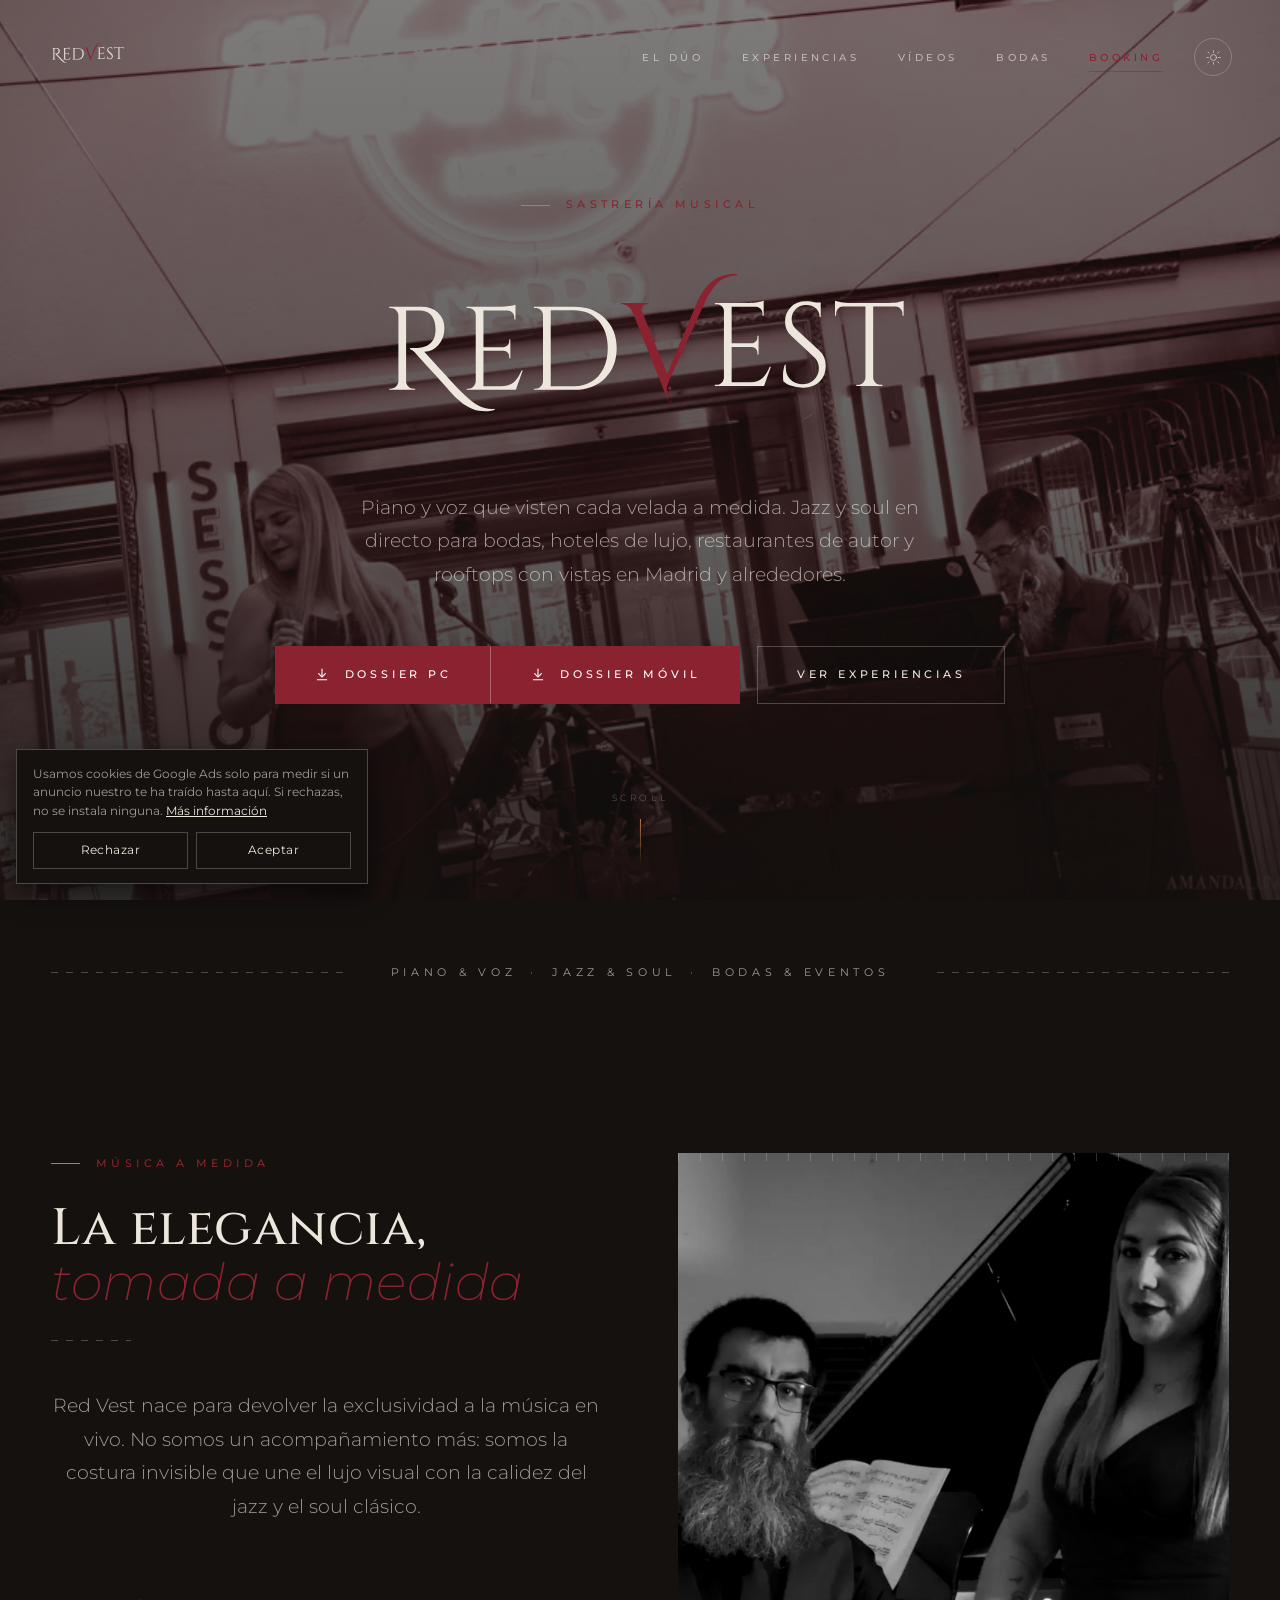
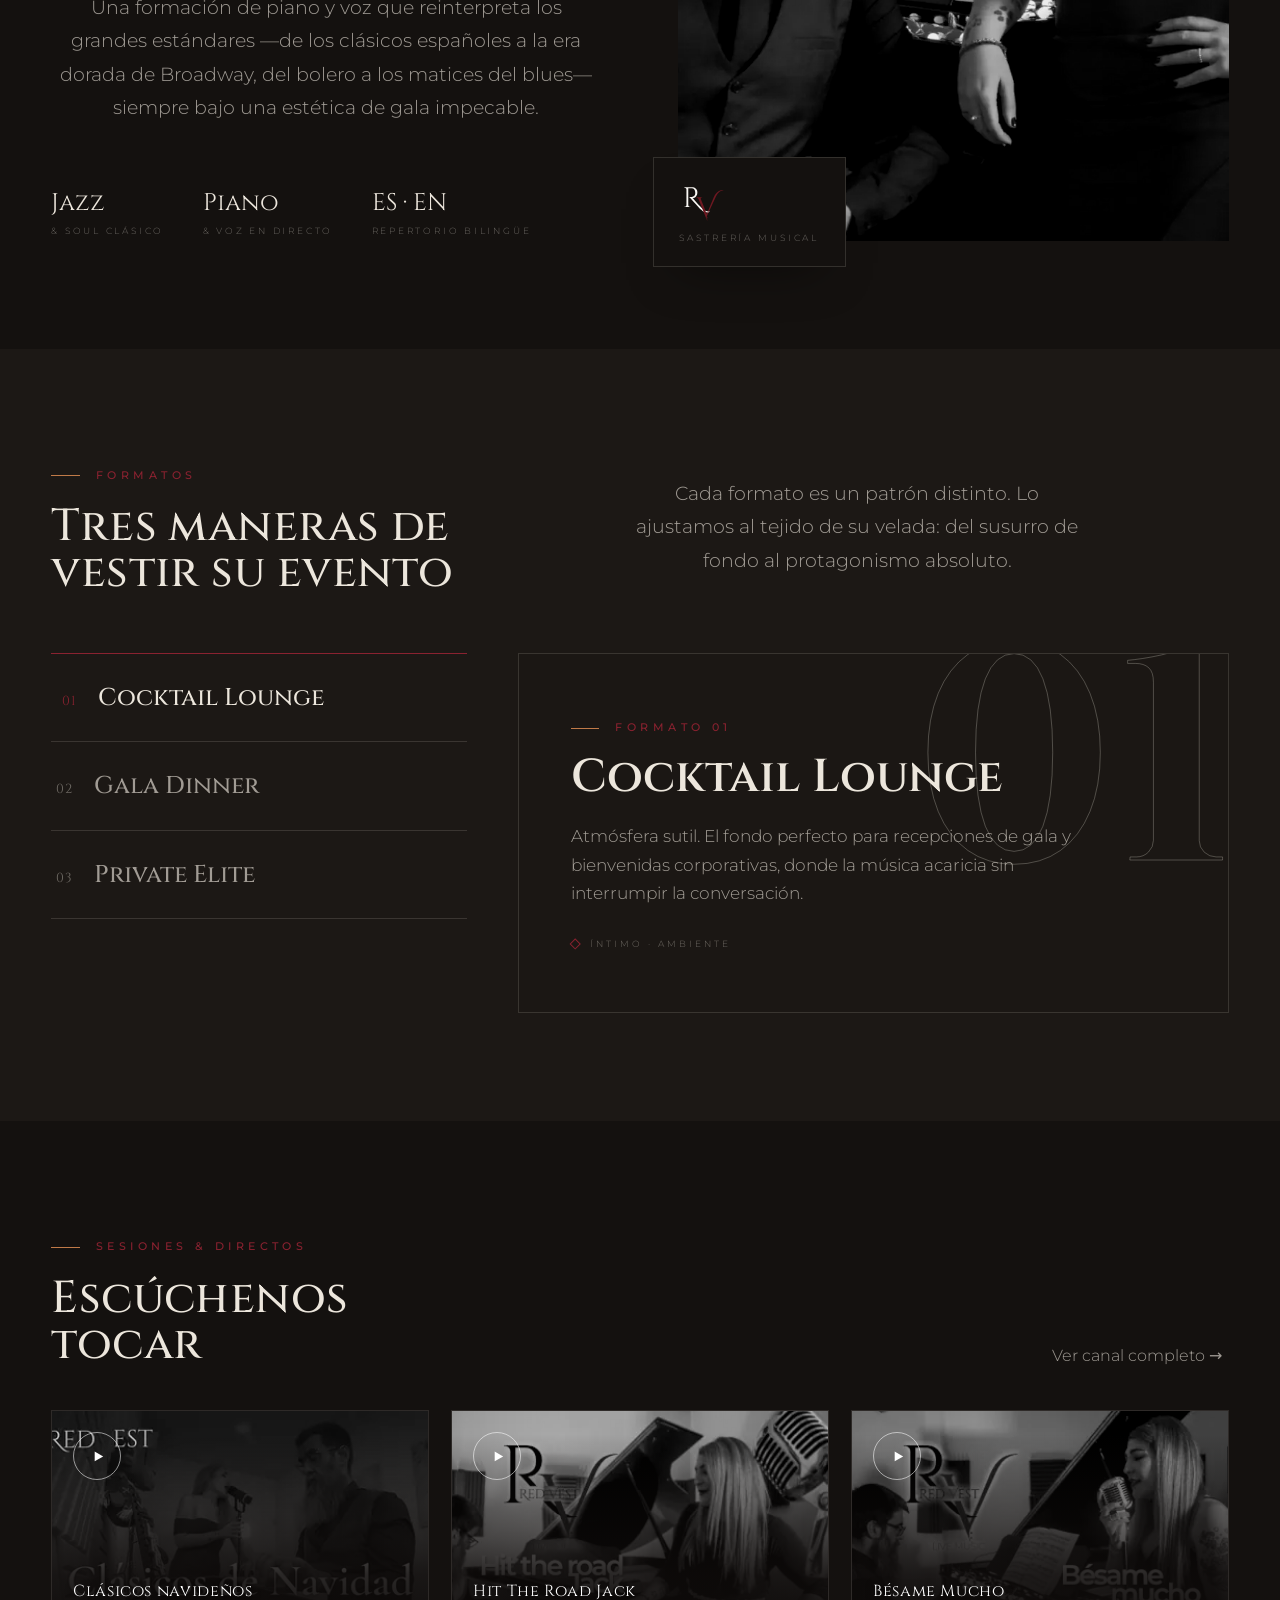
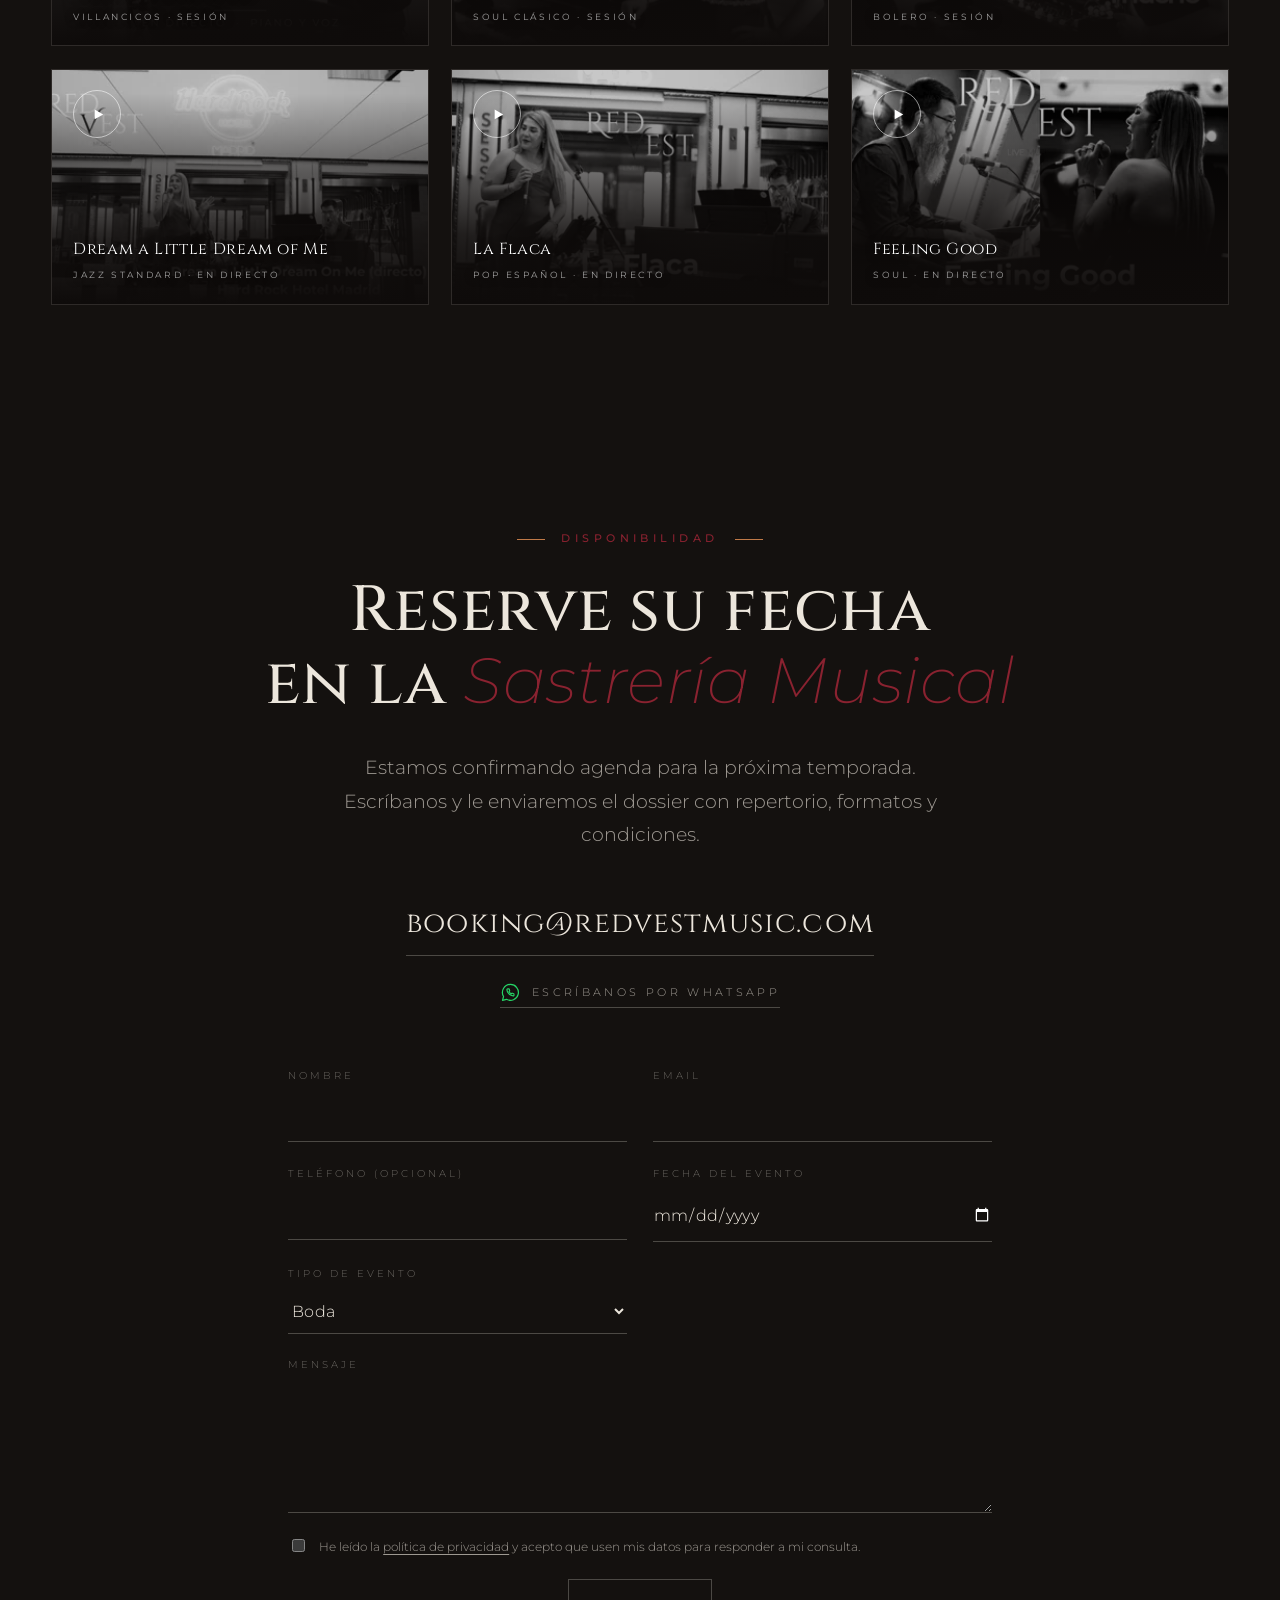
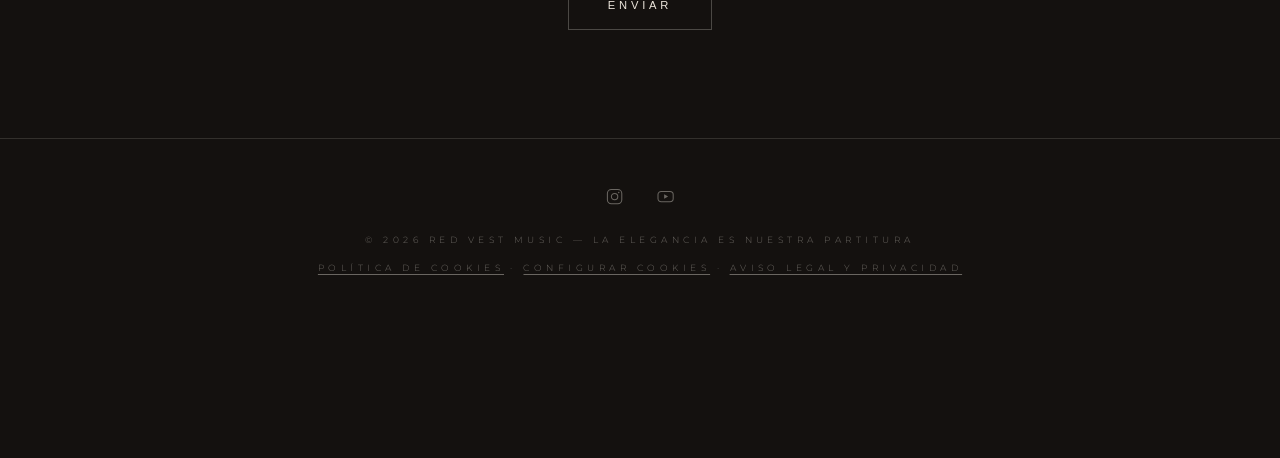
==== commit 8b7098ce: "feat: add WhatsApp contact button and mention it in the privacy policy Co-Authored-By: Claude Sonnet" ====
--- a/index.html
+++ b/index.html
@@ -100,6 +100,7 @@
   <link rel="stylesheet" href="styles.css">
   <link rel="stylesheet" href="consent.css">
   <link rel="stylesheet" href="contact.css">
+  <link rel="stylesheet" href="whatsapp.css">
   <link rel="icon" href="assets/favicon.png" type="image/png">
 
   <!-- Apply tweak state before paint to avoid flash -->
@@ -389,6 +390,9 @@
       <div class="reveal d2">
         <a href="mailto:booking@redvestmusic.com" class="booking__mail">booking@redvestmusic.com</a>
       </div>
+      <div class="reveal d2 wa-row">
+        <a href="https://wa.me/34600269239?s=p&text=Hola%2C%20me%20gustar%C3%ADa%20informaci%C3%B3n%20sobre%20su%20m%C3%BAsica%20en%20directo%20para%20un%20evento." target="_blank" rel="noopener" class="wa-link"><svg class="wa-icon" viewBox="0 0 24 24" fill="none" stroke="#25D366" stroke-width="1.4" stroke-linecap="round" stroke-linejoin="round" aria-hidden="true"><path d="M12 2.8a9.2 9.2 0 0 0-7.9 13.9L2.9 21.2l4.6-1.2A9.2 9.2 0 1 0 12 2.8z"/><g transform="translate(7.1 7.1) scale(0.41)" stroke-width="3.2"><path d="M22 16.92v3a2 2 0 0 1-2.18 2 19.79 19.79 0 0 1-8.63-3.07 19.5 19.5 0 0 1-6-6 19.79 19.79 0 0 1-3.07-8.67A2 2 0 0 1 4.11 2h3a2 2 0 0 1 2 1.72 12.84 12.84 0 0 0 .7 2.81 2 2 0 0 1-.45 2.11L8.09 9.91a16 16 0 0 0 6 6l1.27-1.27a2 2 0 0 1 2.11-.45 12.84 12.84 0 0 0 2.81.7A2 2 0 0 1 22 16.92z"/></g></svg><span>Escríbanos por WhatsApp</span></a>
+      </div>
 
       <form name="contacto" method="POST" action="/gracias/" class="contact reveal d2" data-netlify="true" netlify-honeypot="bot-field">
         <input type="hidden" name="form-name" value="contacto">
@@ -491,6 +495,8 @@
 
   <script src="app.js"></script>
   <script src="tweaks.js"></script>
+  <a href="https://wa.me/34600269239?s=p&text=Hola%2C%20me%20gustar%C3%ADa%20informaci%C3%B3n%20sobre%20su%20m%C3%BAsica%20en%20directo%20para%20un%20evento." target="_blank" rel="noopener" class="wa-float" aria-label="WhatsApp"><svg class="wa-icon" viewBox="0 0 24 24" fill="none" stroke="#25D366" stroke-width="1.4" stroke-linecap="round" stroke-linejoin="round" aria-hidden="true"><path d="M12 2.8a9.2 9.2 0 0 0-7.9 13.9L2.9 21.2l4.6-1.2A9.2 9.2 0 1 0 12 2.8z"/><g transform="translate(7.1 7.1) scale(0.41)" stroke-width="3.2"><path d="M22 16.92v3a2 2 0 0 1-2.18 2 19.79 19.79 0 0 1-8.63-3.07 19.5 19.5 0 0 1-6-6 19.79 19.79 0 0 1-3.07-8.67A2 2 0 0 1 4.11 2h3a2 2 0 0 1 2 1.72 12.84 12.84 0 0 0 .7 2.81 2 2 0 0 1-.45 2.11L8.09 9.91a16 16 0 0 0 6 6l1.27-1.27a2 2 0 0 1 2.11-.45 12.84 12.84 0 0 0 2.81.7A2 2 0 0 1 22 16.92z"/></g></svg></a>
+  <script src="whatsapp.js"></script>
   <script src="consent.js"></script>
 </body>
 
--- a/whatsapp.css
+++ b/whatsapp.css
@@ -0,0 +1,39 @@
+.wa-row { margin-top: 1.6rem; }
+
+.wa-link {
+  display: inline-flex;
+  align-items: center;
+  gap: 0.7rem;
+  padding-bottom: 0.3rem;
+  border-bottom: 1px solid var(--hair-strong);
+  font-size: 0.7rem;
+  letter-spacing: 0.3em;
+  text-transform: uppercase;
+  color: var(--ink-soft);
+  transition: color 0.4s ease, border-color 0.4s ease;
+}
+.wa-link:hover { color: var(--ink); border-color: #25D366; }
+.wa-link .wa-icon { width: 1.3rem; height: 1.3rem; }
+
+.wa-float { display: none; }
+
+@media (max-width: 768px) {
+  .wa-float {
+    display: grid;
+    place-items: center;
+    position: fixed;
+    right: 1rem;
+    bottom: 1rem;
+    z-index: 900;
+    width: 3rem;
+    height: 3rem;
+    border-radius: 50%;
+    background: var(--bg);
+    border: 1px solid #25D366;
+    box-shadow: 0 4px 14px var(--shadow);
+    transition: opacity 0.3s ease, visibility 0.3s ease;
+  }
+  .wa-float .wa-icon { width: 1.6rem; height: 1.6rem; }
+  .wa-float--hidden,
+  body:has(.consent) .wa-float { opacity: 0; visibility: hidden; pointer-events: none; }
+}
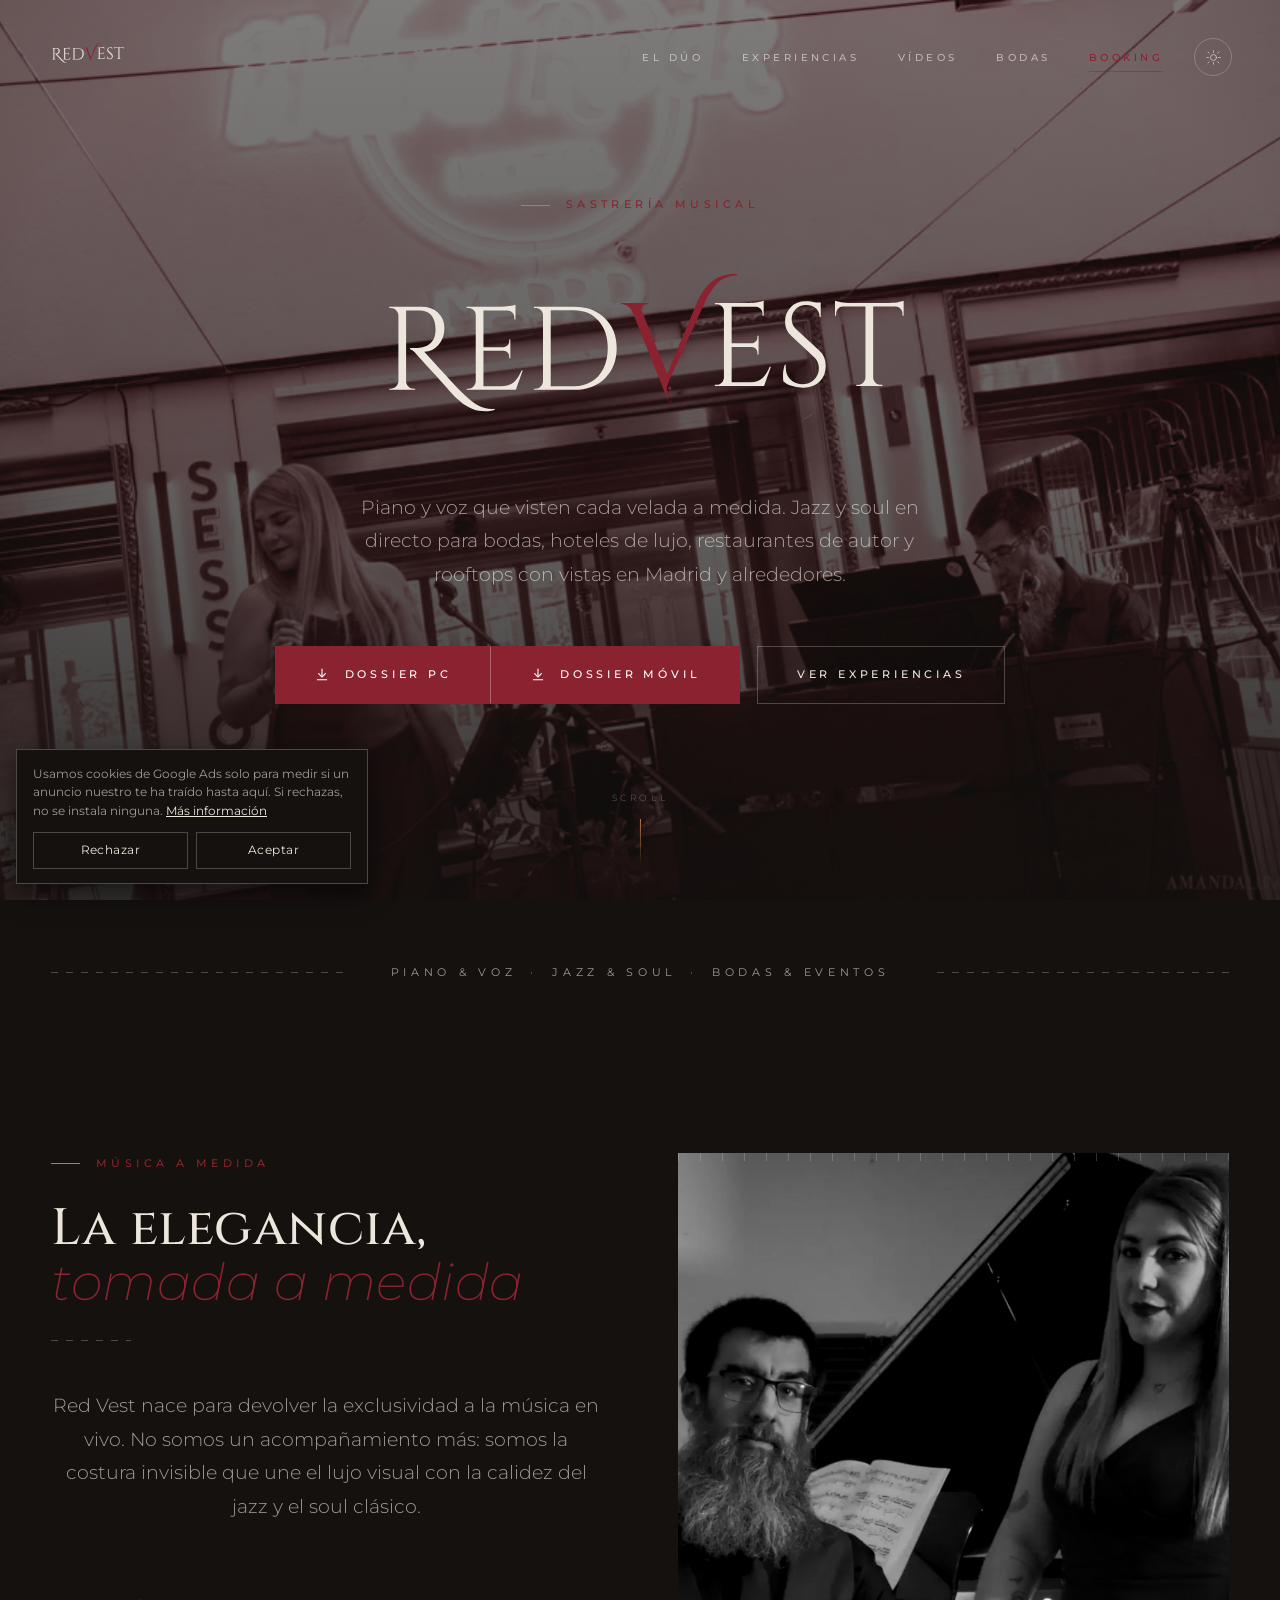
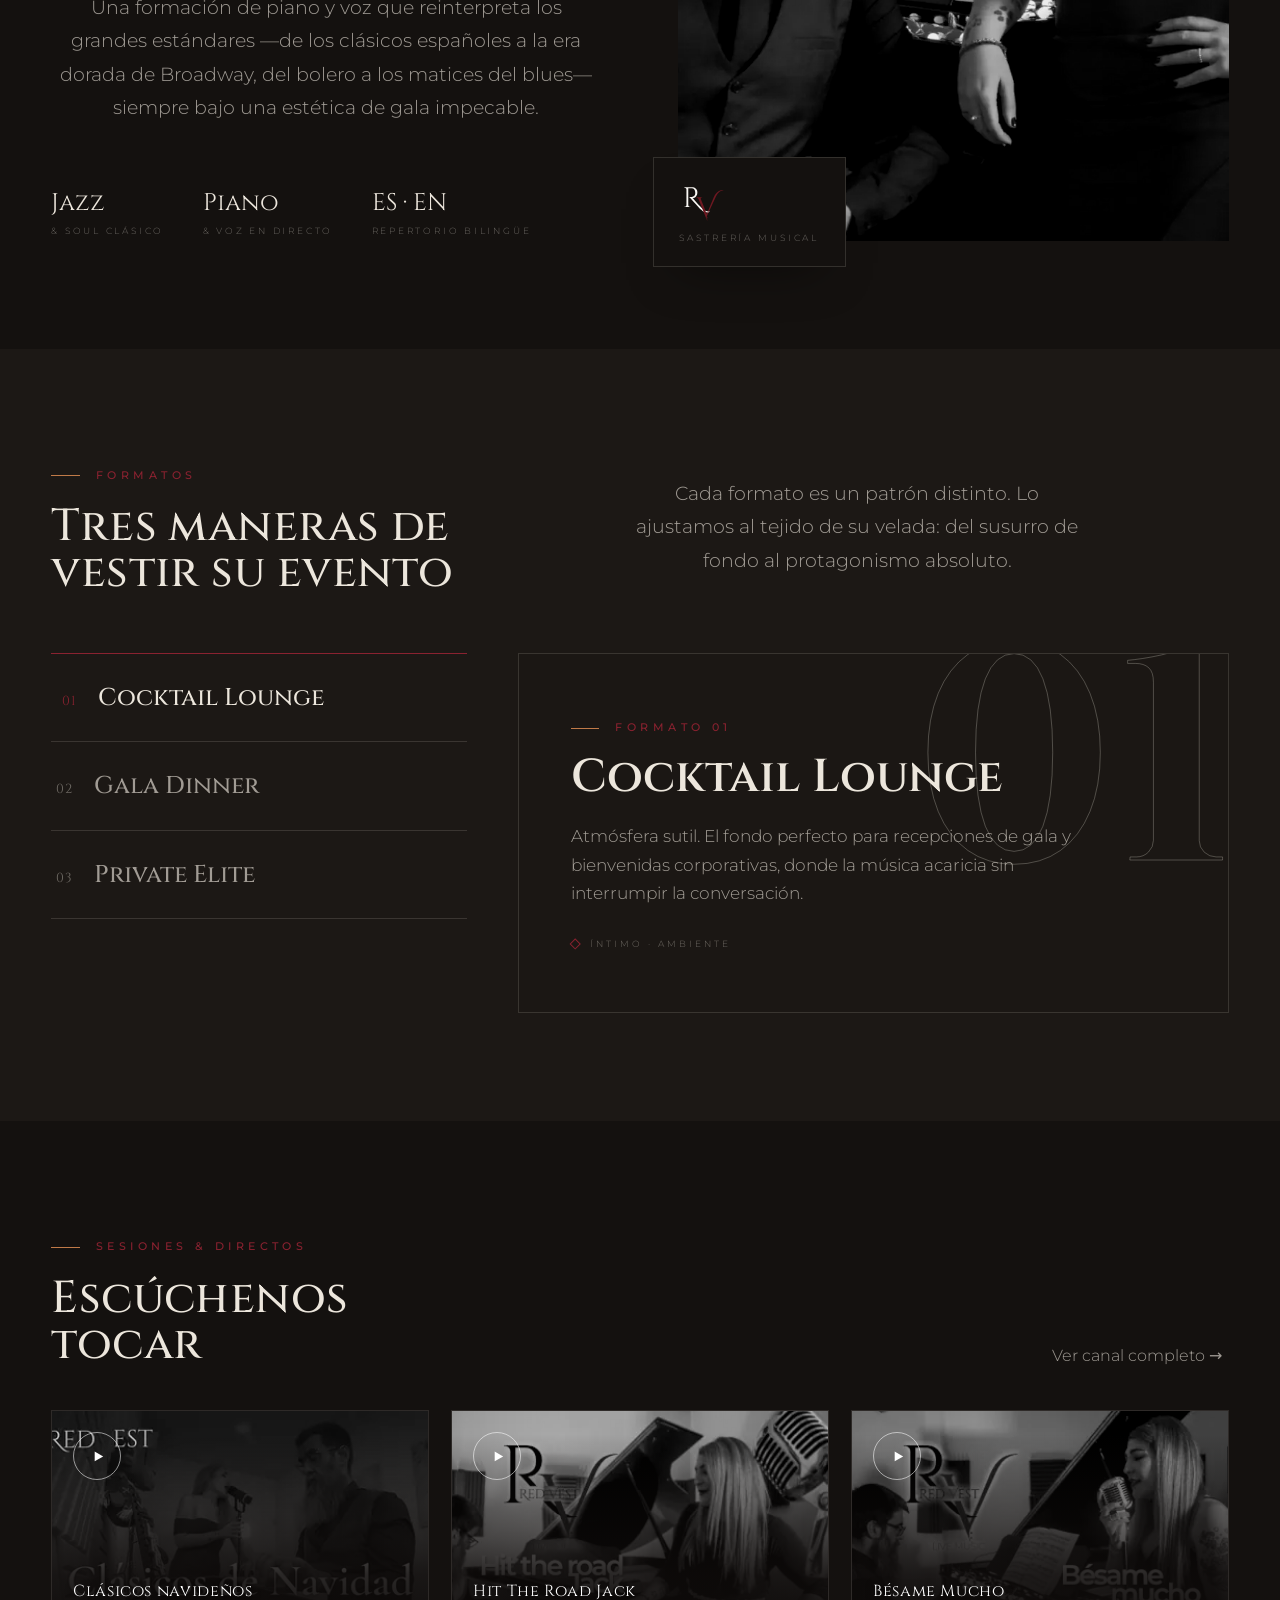
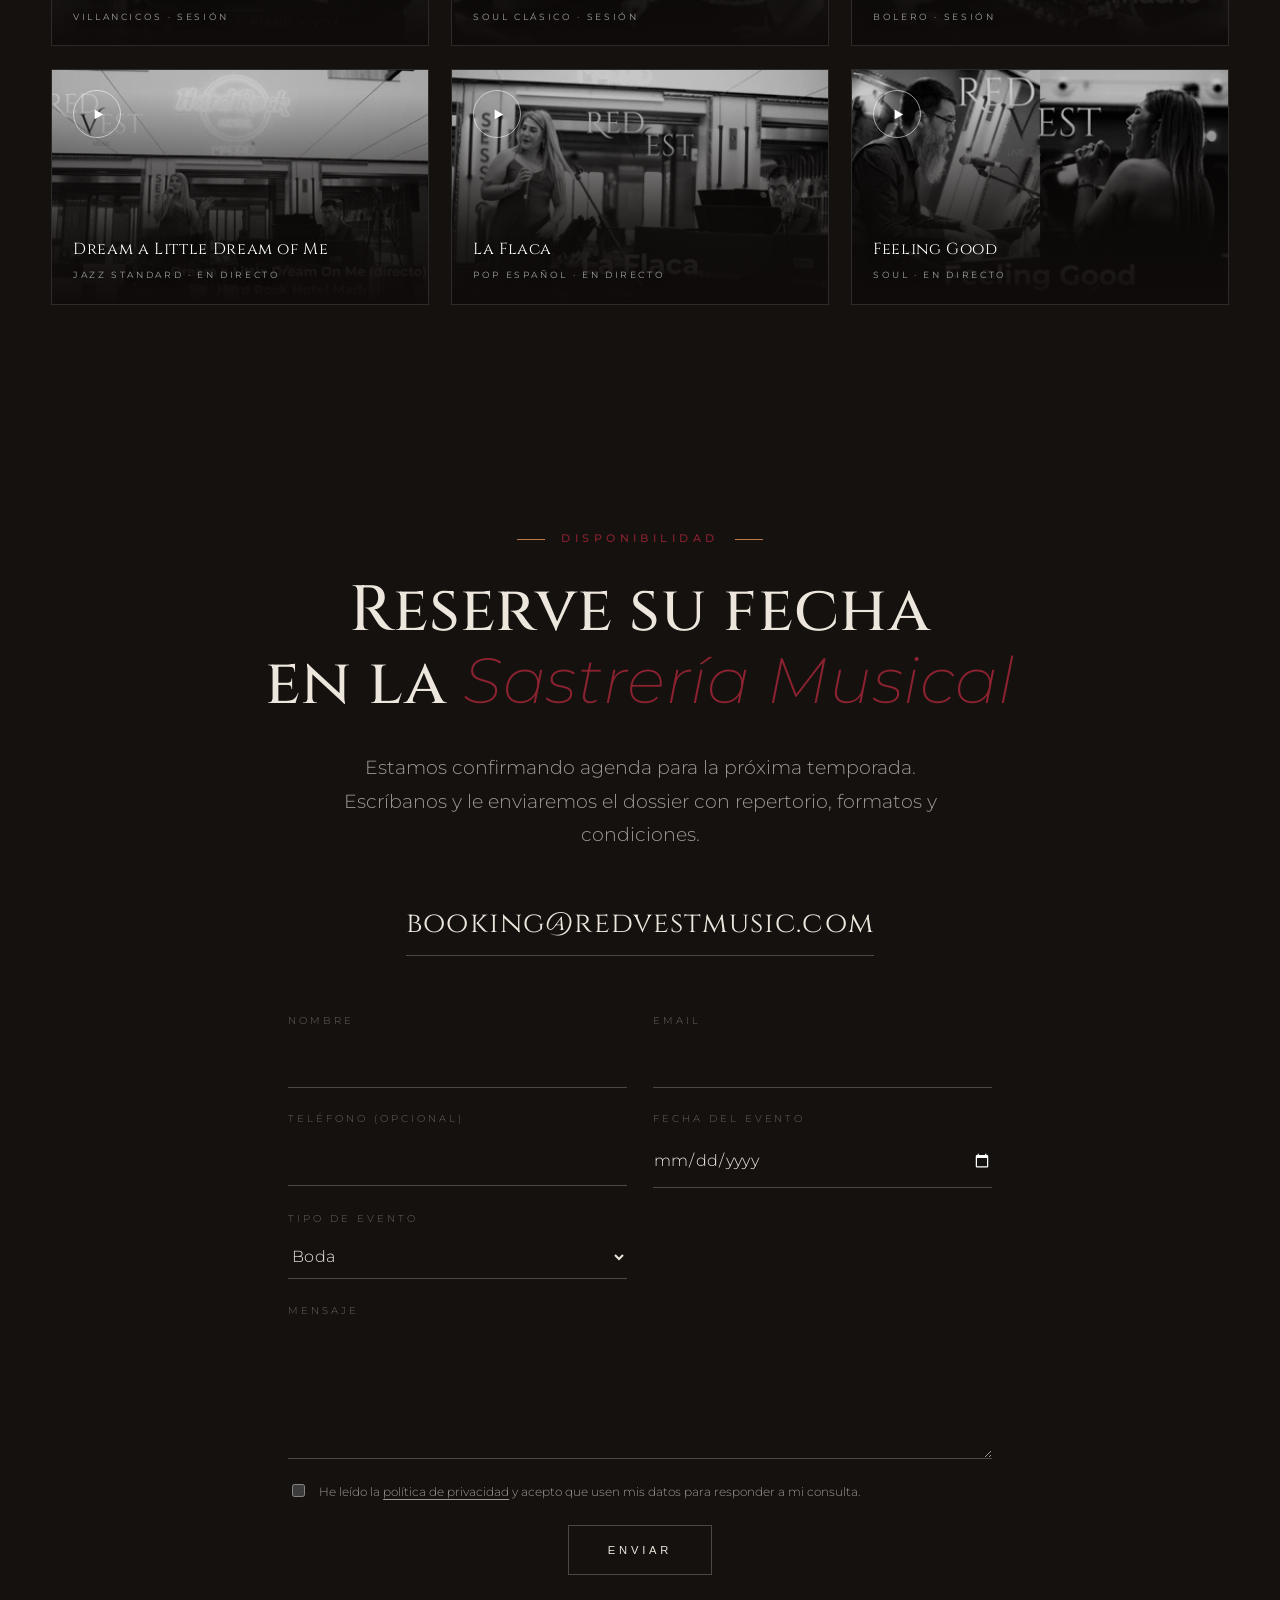
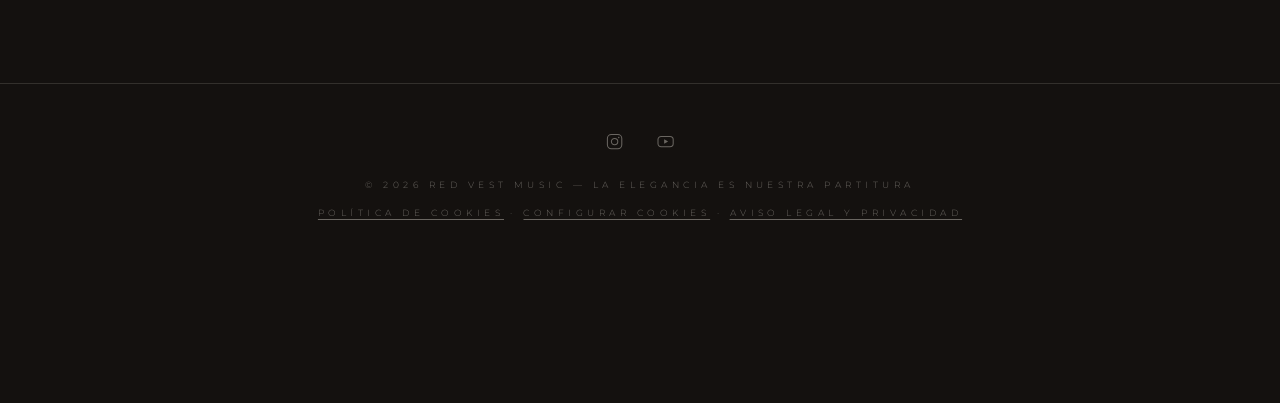
==== commit bcf8b388: "Merge pull request #3 from tonymartin-dev/feat/contact-form feat: contact form via Netlify Forms" ====
--- a/index.html
+++ b/index.html
@@ -100,7 +100,6 @@
   <link rel="stylesheet" href="styles.css">
   <link rel="stylesheet" href="consent.css">
   <link rel="stylesheet" href="contact.css">
-  <link rel="stylesheet" href="whatsapp.css">
   <link rel="icon" href="assets/favicon.png" type="image/png">
 
   <!-- Apply tweak state before paint to avoid flash -->
@@ -390,9 +389,6 @@
       <div class="reveal d2">
         <a href="mailto:booking@redvestmusic.com" class="booking__mail">booking@redvestmusic.com</a>
       </div>
-      <div class="reveal d2 wa-row">
-        <a href="https://wa.me/34600269239?s=p&text=Hola%2C%20me%20gustar%C3%ADa%20informaci%C3%B3n%20sobre%20su%20m%C3%BAsica%20en%20directo%20para%20un%20evento." target="_blank" rel="noopener" class="wa-link"><svg class="wa-icon" viewBox="0 0 24 24" fill="none" stroke="#25D366" stroke-width="1.4" stroke-linecap="round" stroke-linejoin="round" aria-hidden="true"><path d="M12 2.8a9.2 9.2 0 0 0-7.9 13.9L2.9 21.2l4.6-1.2A9.2 9.2 0 1 0 12 2.8z"/><g transform="translate(7.1 7.1) scale(0.41)" stroke-width="3.2"><path d="M22 16.92v3a2 2 0 0 1-2.18 2 19.79 19.79 0 0 1-8.63-3.07 19.5 19.5 0 0 1-6-6 19.79 19.79 0 0 1-3.07-8.67A2 2 0 0 1 4.11 2h3a2 2 0 0 1 2 1.72 12.84 12.84 0 0 0 .7 2.81 2 2 0 0 1-.45 2.11L8.09 9.91a16 16 0 0 0 6 6l1.27-1.27a2 2 0 0 1 2.11-.45 12.84 12.84 0 0 0 2.81.7A2 2 0 0 1 22 16.92z"/></g></svg><span>Escríbanos por WhatsApp</span></a>
-      </div>
 
       <form name="contacto" method="POST" action="/gracias/" class="contact reveal d2" data-netlify="true" netlify-honeypot="bot-field">
         <input type="hidden" name="form-name" value="contacto">
@@ -495,8 +491,6 @@
 
   <script src="app.js"></script>
   <script src="tweaks.js"></script>
-  <a href="https://wa.me/34600269239?s=p&text=Hola%2C%20me%20gustar%C3%ADa%20informaci%C3%B3n%20sobre%20su%20m%C3%BAsica%20en%20directo%20para%20un%20evento." target="_blank" rel="noopener" class="wa-float" aria-label="WhatsApp"><svg class="wa-icon" viewBox="0 0 24 24" fill="none" stroke="#25D366" stroke-width="1.4" stroke-linecap="round" stroke-linejoin="round" aria-hidden="true"><path d="M12 2.8a9.2 9.2 0 0 0-7.9 13.9L2.9 21.2l4.6-1.2A9.2 9.2 0 1 0 12 2.8z"/><g transform="translate(7.1 7.1) scale(0.41)" stroke-width="3.2"><path d="M22 16.92v3a2 2 0 0 1-2.18 2 19.79 19.79 0 0 1-8.63-3.07 19.5 19.5 0 0 1-6-6 19.79 19.79 0 0 1-3.07-8.67A2 2 0 0 1 4.11 2h3a2 2 0 0 1 2 1.72 12.84 12.84 0 0 0 .7 2.81 2 2 0 0 1-.45 2.11L8.09 9.91a16 16 0 0 0 6 6l1.27-1.27a2 2 0 0 1 2.11-.45 12.84 12.84 0 0 0 2.81.7A2 2 0 0 1 22 16.92z"/></g></svg></a>
-  <script src="whatsapp.js"></script>
   <script src="consent.js"></script>
 </body>
 
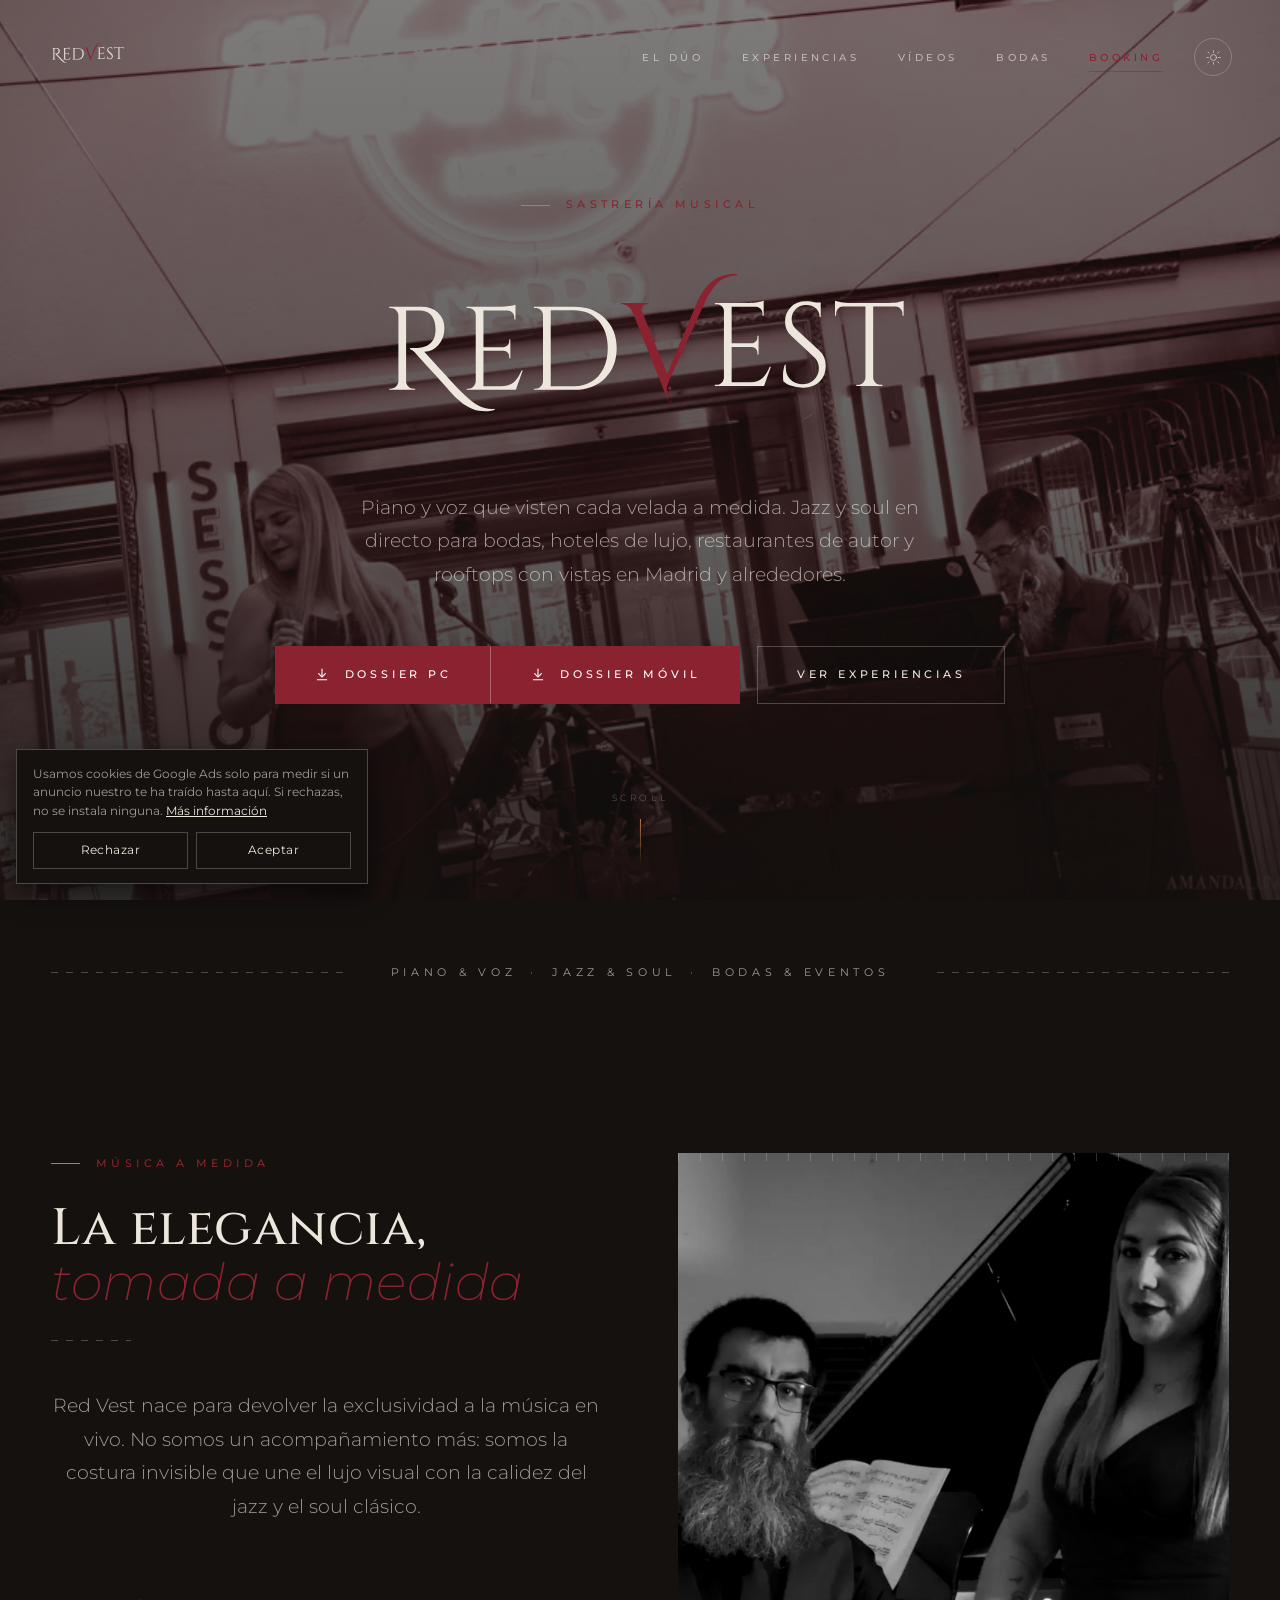
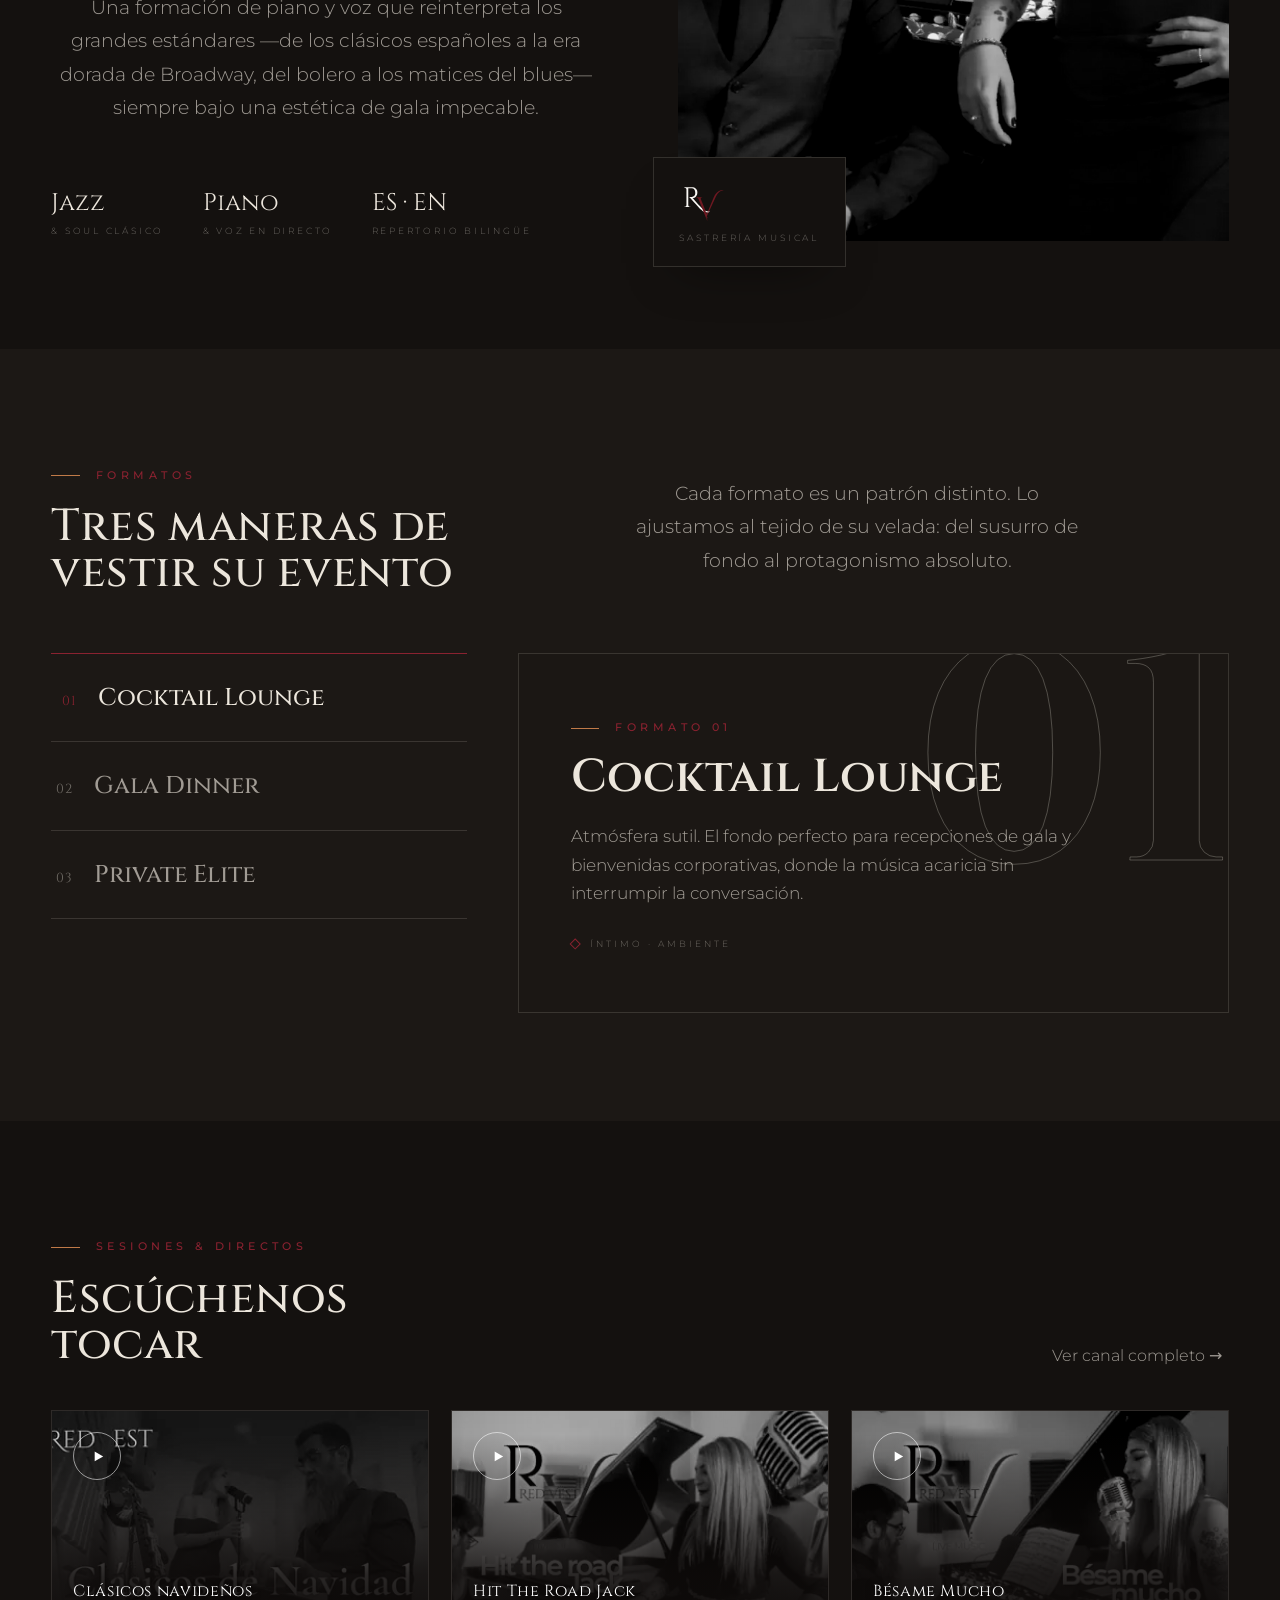
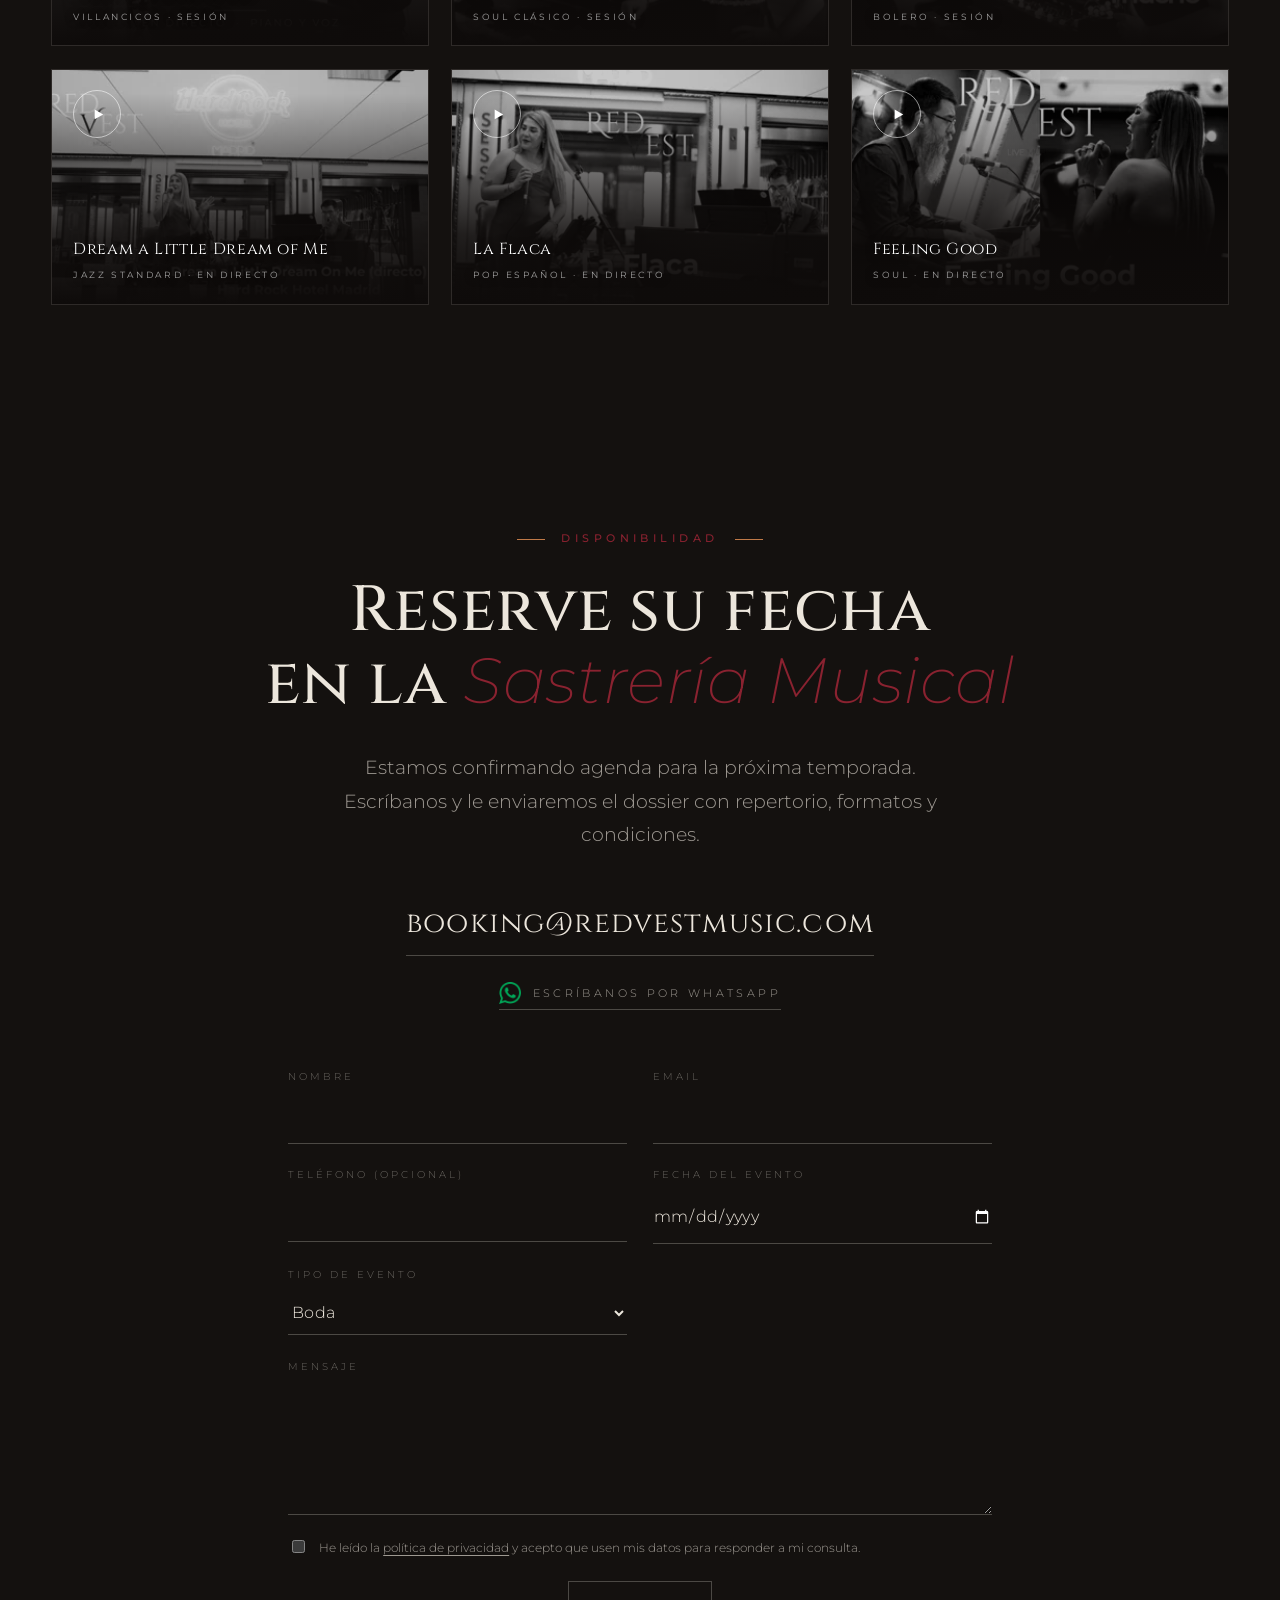
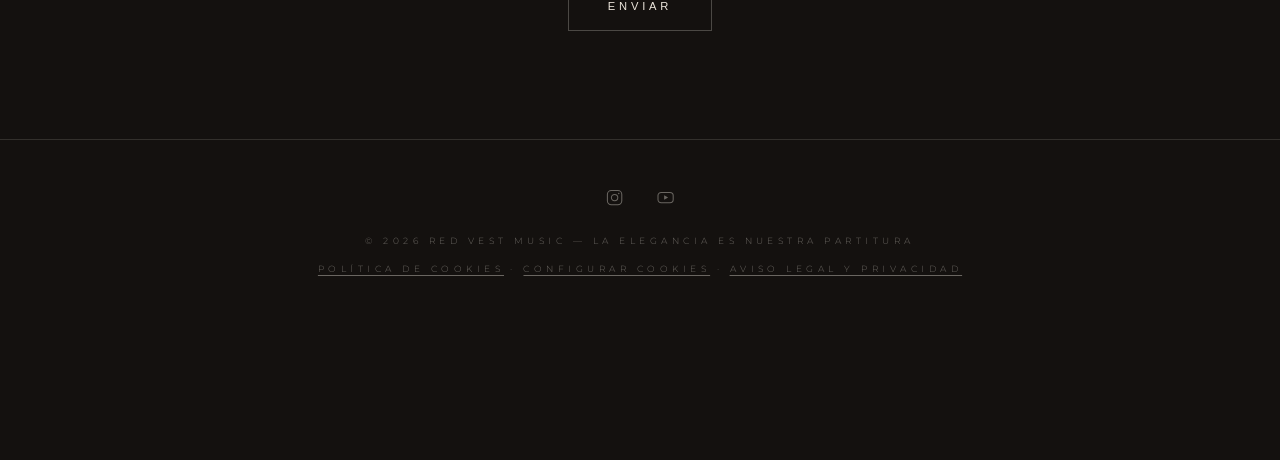
==== commit 7b33f461: "feat: use the official WhatsApp logo for the contact button Co-Authored-By: Claude Sonnet 5.5 <norep" ====
--- a/index.html
+++ b/index.html
@@ -100,6 +100,7 @@
   <link rel="stylesheet" href="styles.css">
   <link rel="stylesheet" href="consent.css">
   <link rel="stylesheet" href="contact.css">
+  <link rel="stylesheet" href="whatsapp.css">
   <link rel="icon" href="assets/favicon.png" type="image/png">
 
   <!-- Apply tweak state before paint to avoid flash -->
@@ -389,6 +390,9 @@
       <div class="reveal d2">
         <a href="mailto:booking@redvestmusic.com" class="booking__mail">booking@redvestmusic.com</a>
       </div>
+      <div class="reveal d2 wa-row">
+        <a href="https://wa.me/34600269239?s=p&text=Hola%2C%20me%20gustar%C3%ADa%20informaci%C3%B3n%20sobre%20su%20m%C3%BAsica%20en%20directo%20para%20un%20evento." target="_blank" rel="noopener" class="wa-link"><img class="wa-icon" src="assets/whatsapp-icon.png" alt="" width="96" height="96"><span>Escríbanos por WhatsApp</span></a>
+      </div>
 
       <form name="contacto" method="POST" action="/gracias/" class="contact reveal d2" data-netlify="true" netlify-honeypot="bot-field">
         <input type="hidden" name="form-name" value="contacto">
@@ -491,6 +495,8 @@
 
   <script src="app.js"></script>
   <script src="tweaks.js"></script>
+  <a href="https://wa.me/34600269239?s=p&text=Hola%2C%20me%20gustar%C3%ADa%20informaci%C3%B3n%20sobre%20su%20m%C3%BAsica%20en%20directo%20para%20un%20evento." target="_blank" rel="noopener" class="wa-float" aria-label="WhatsApp"><img class="wa-icon" src="assets/whatsapp-icon.png" alt="" width="96" height="96"></a>
+  <script src="whatsapp.js"></script>
   <script src="consent.js"></script>
 </body>
 
--- a/whatsapp.css
+++ b/whatsapp.css
@@ -0,0 +1,40 @@
+.wa-row { margin-top: 1.6rem; }
+
+.wa-link {
+  display: inline-flex;
+  align-items: center;
+  gap: 0.7rem;
+  padding-bottom: 0.3rem;
+  border-bottom: 1px solid var(--hair-strong);
+  font-size: 0.7rem;
+  letter-spacing: 0.3em;
+  text-transform: uppercase;
+  color: var(--ink-soft);
+  transition: color 0.4s ease, border-color 0.4s ease;
+}
+.wa-link:hover { color: var(--ink); border-color: #00A859; }
+.wa-icon { display: block; }
+.wa-link .wa-icon { width: 1.4rem; height: 1.4rem; }
+
+.wa-float { display: none; }
+
+@media (max-width: 768px) {
+  .wa-float {
+    display: grid;
+    place-items: center;
+    position: fixed;
+    right: 1rem;
+    bottom: 1rem;
+    z-index: 900;
+    width: 3rem;
+    height: 3rem;
+    border-radius: 50%;
+    background: var(--bg);
+    border: 1px solid #00A859;
+    box-shadow: 0 4px 14px var(--shadow);
+    transition: opacity 0.3s ease, visibility 0.3s ease;
+  }
+  .wa-float .wa-icon { width: 1.6rem; height: 1.6rem; }
+  .wa-float--hidden,
+  body:has(.consent) .wa-float { opacity: 0; visibility: hidden; pointer-events: none; }
+}
